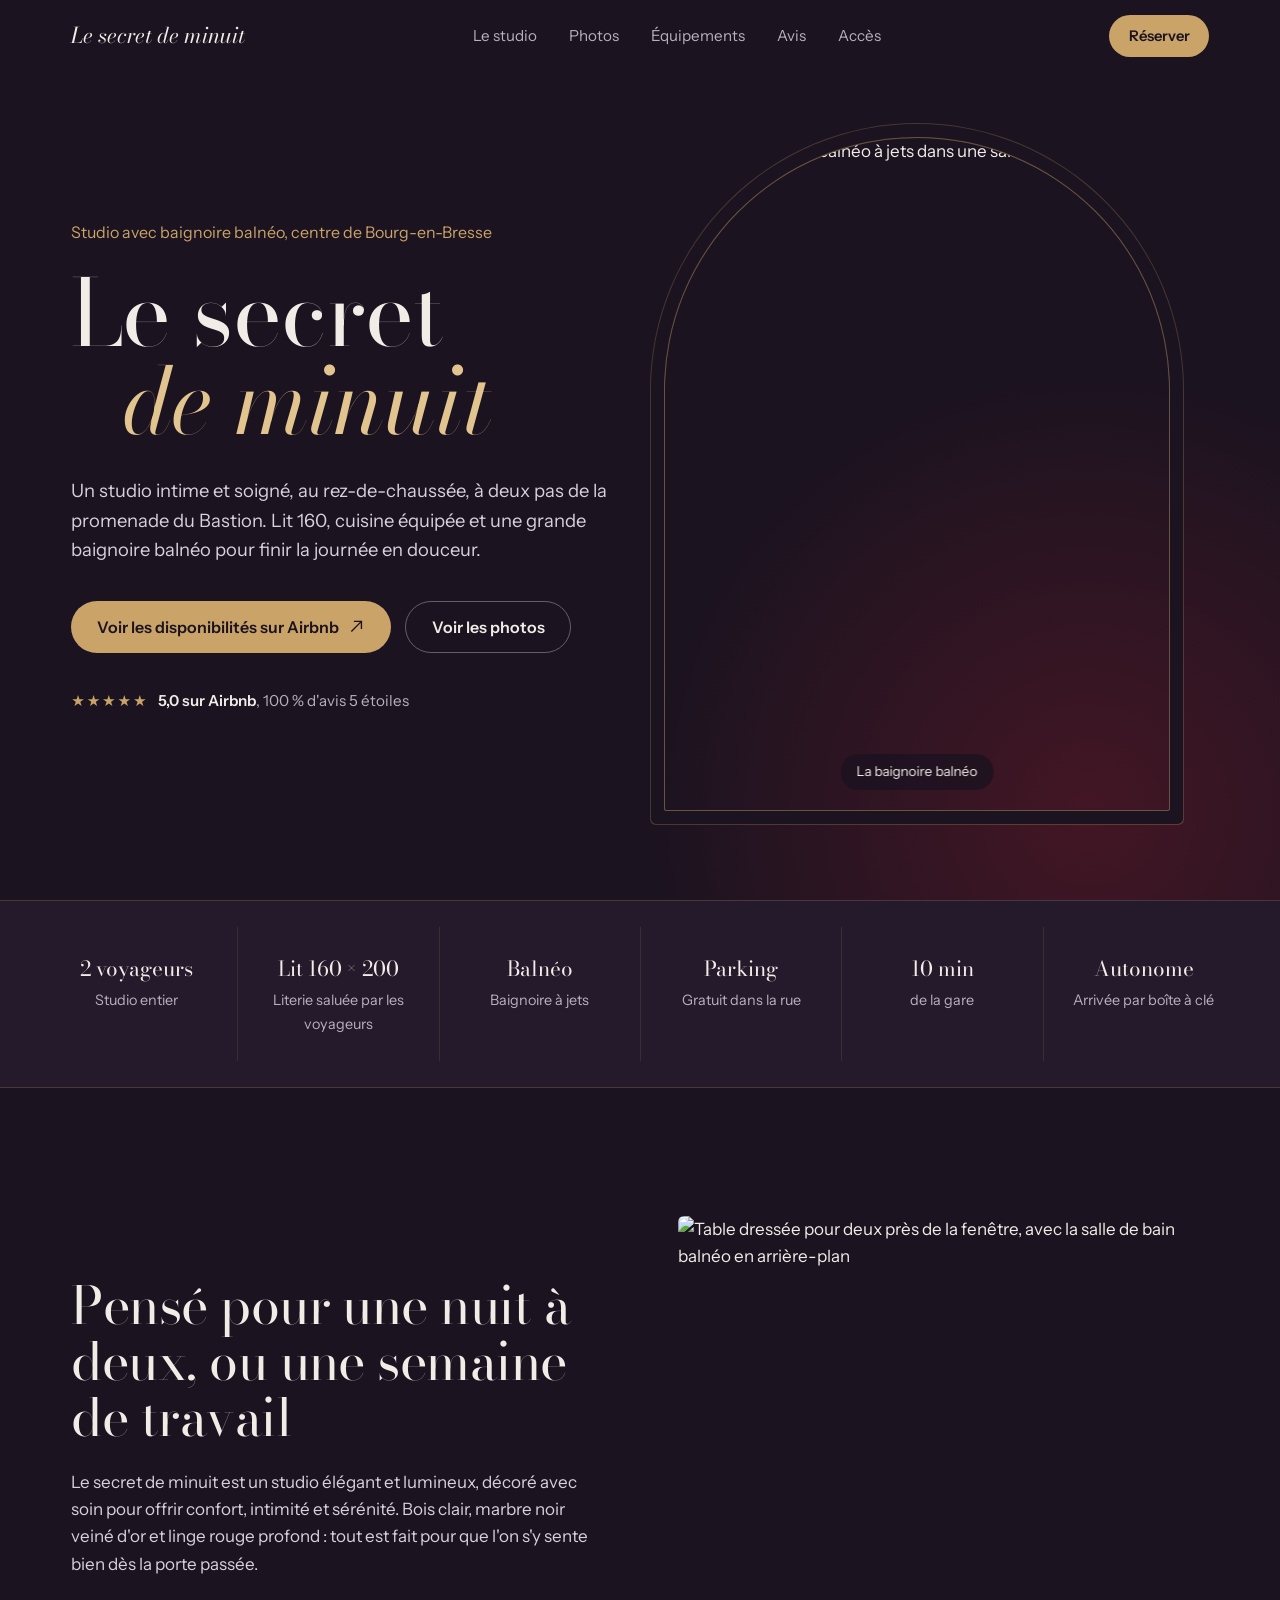
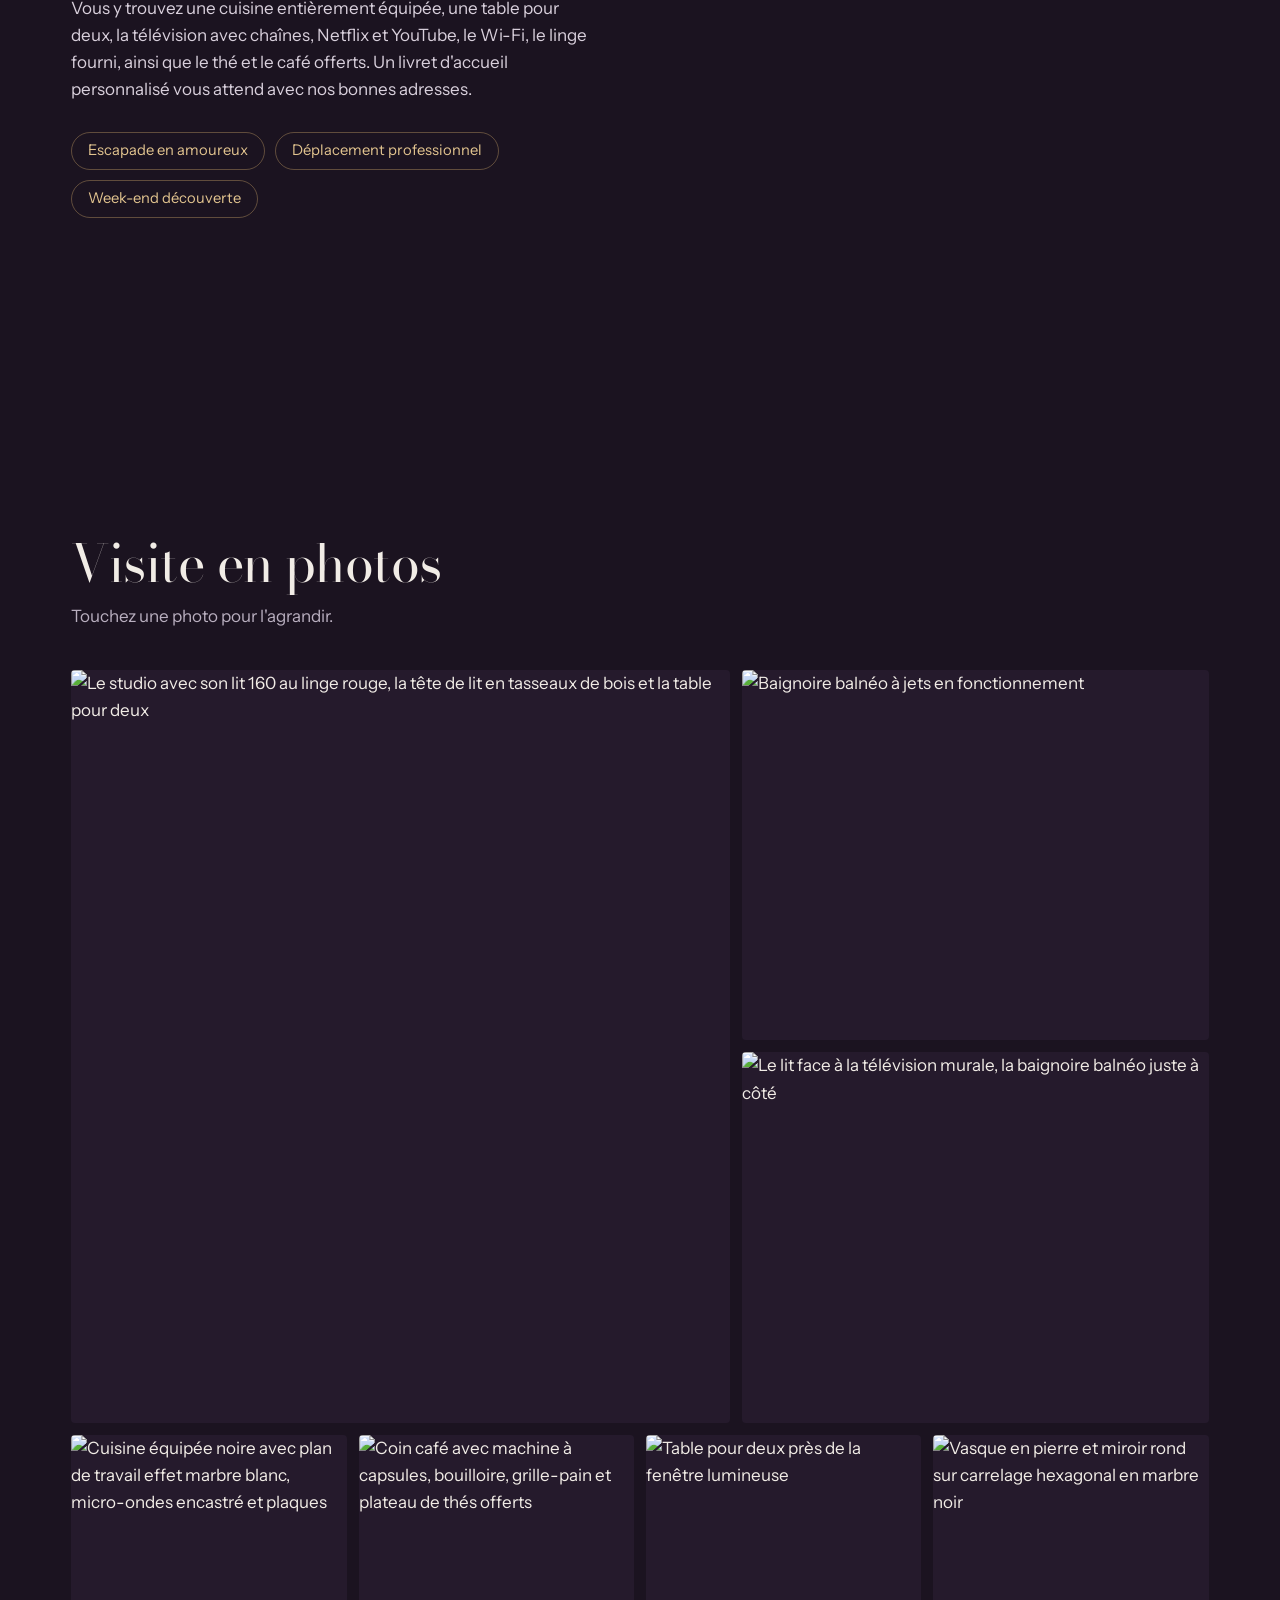
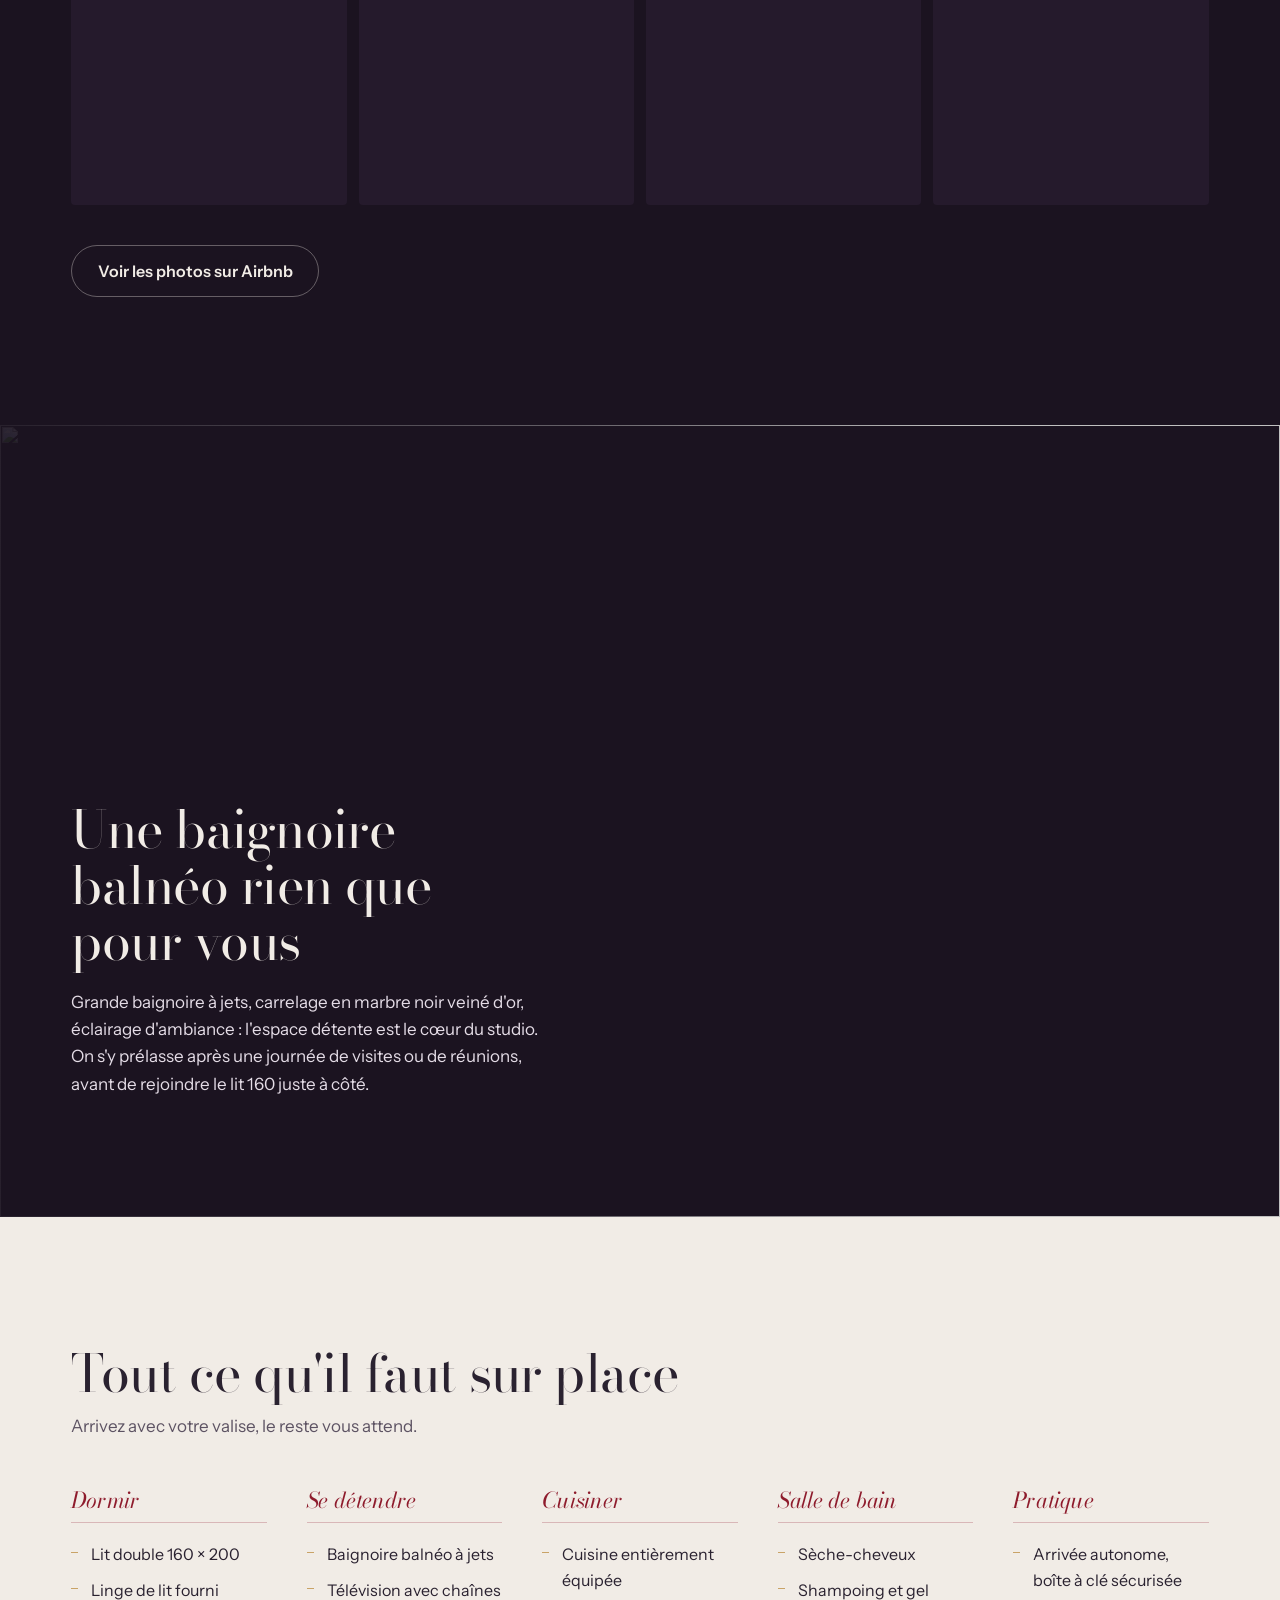
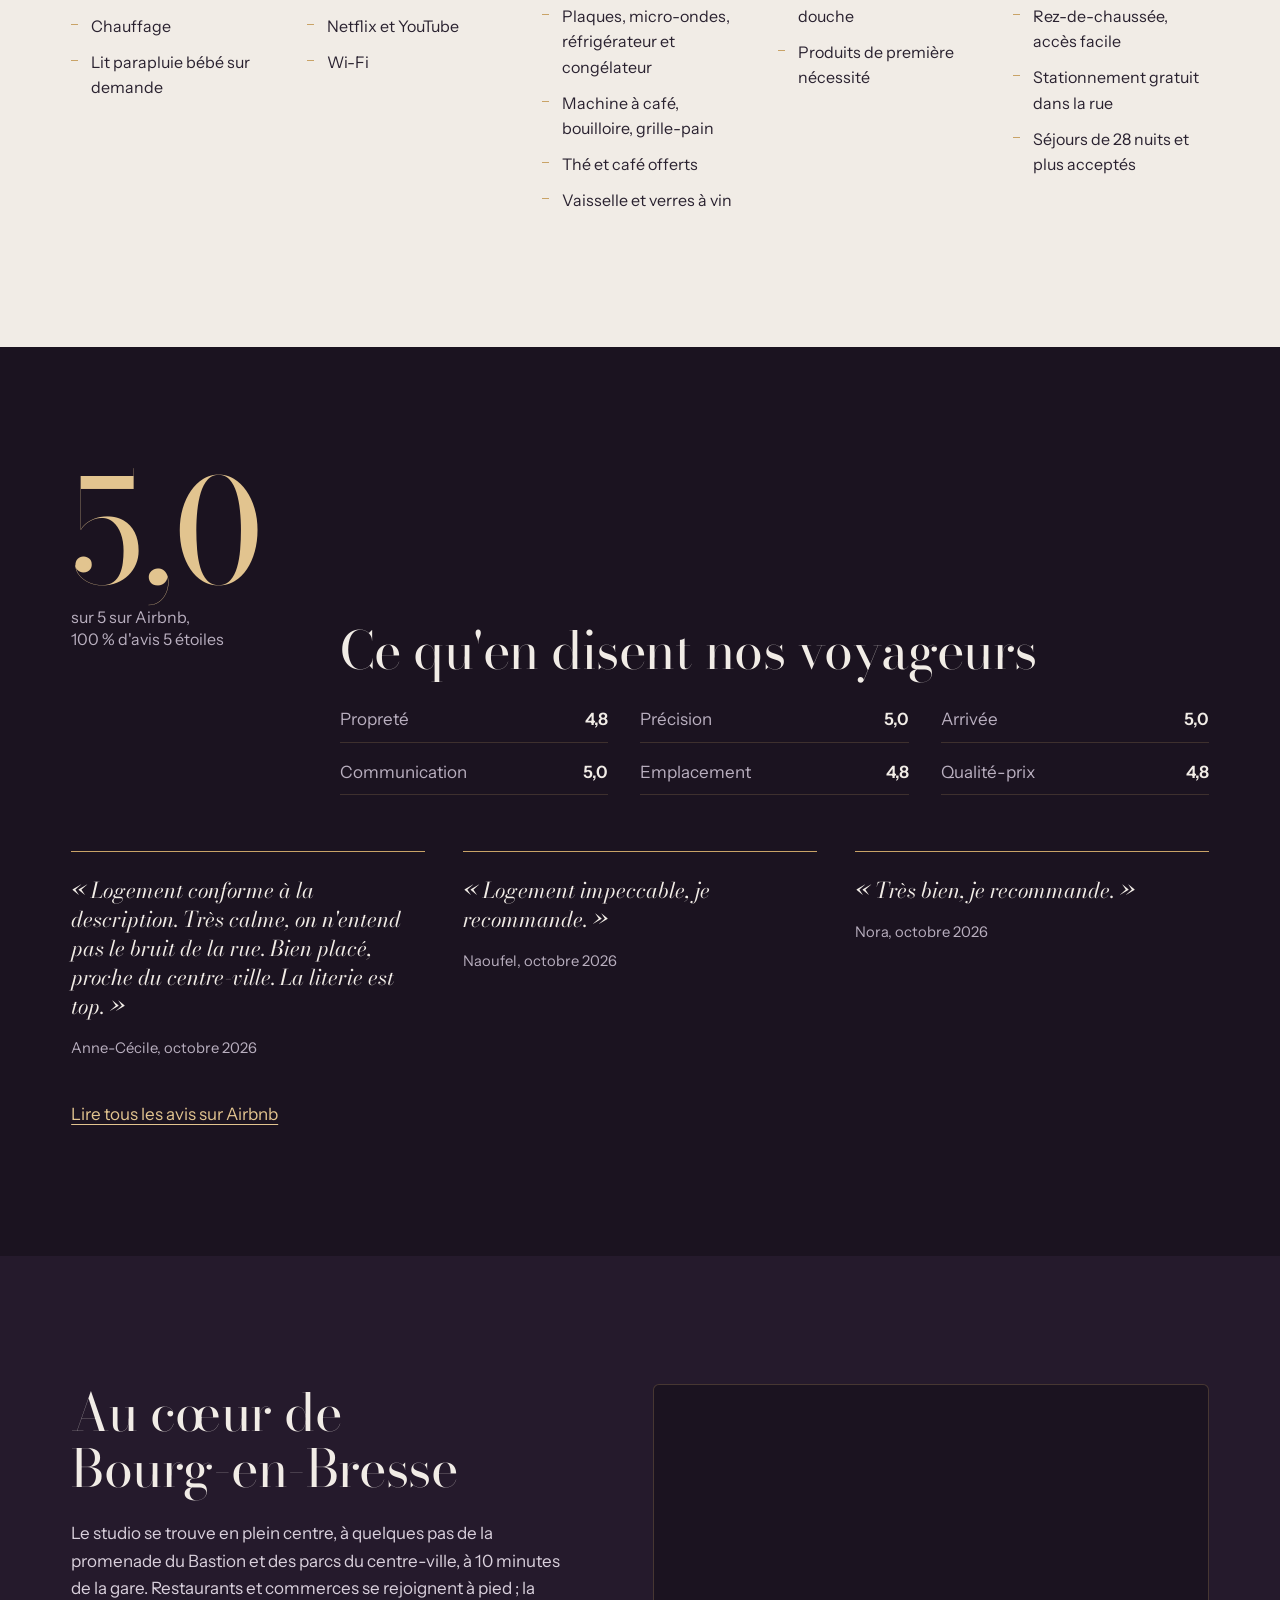
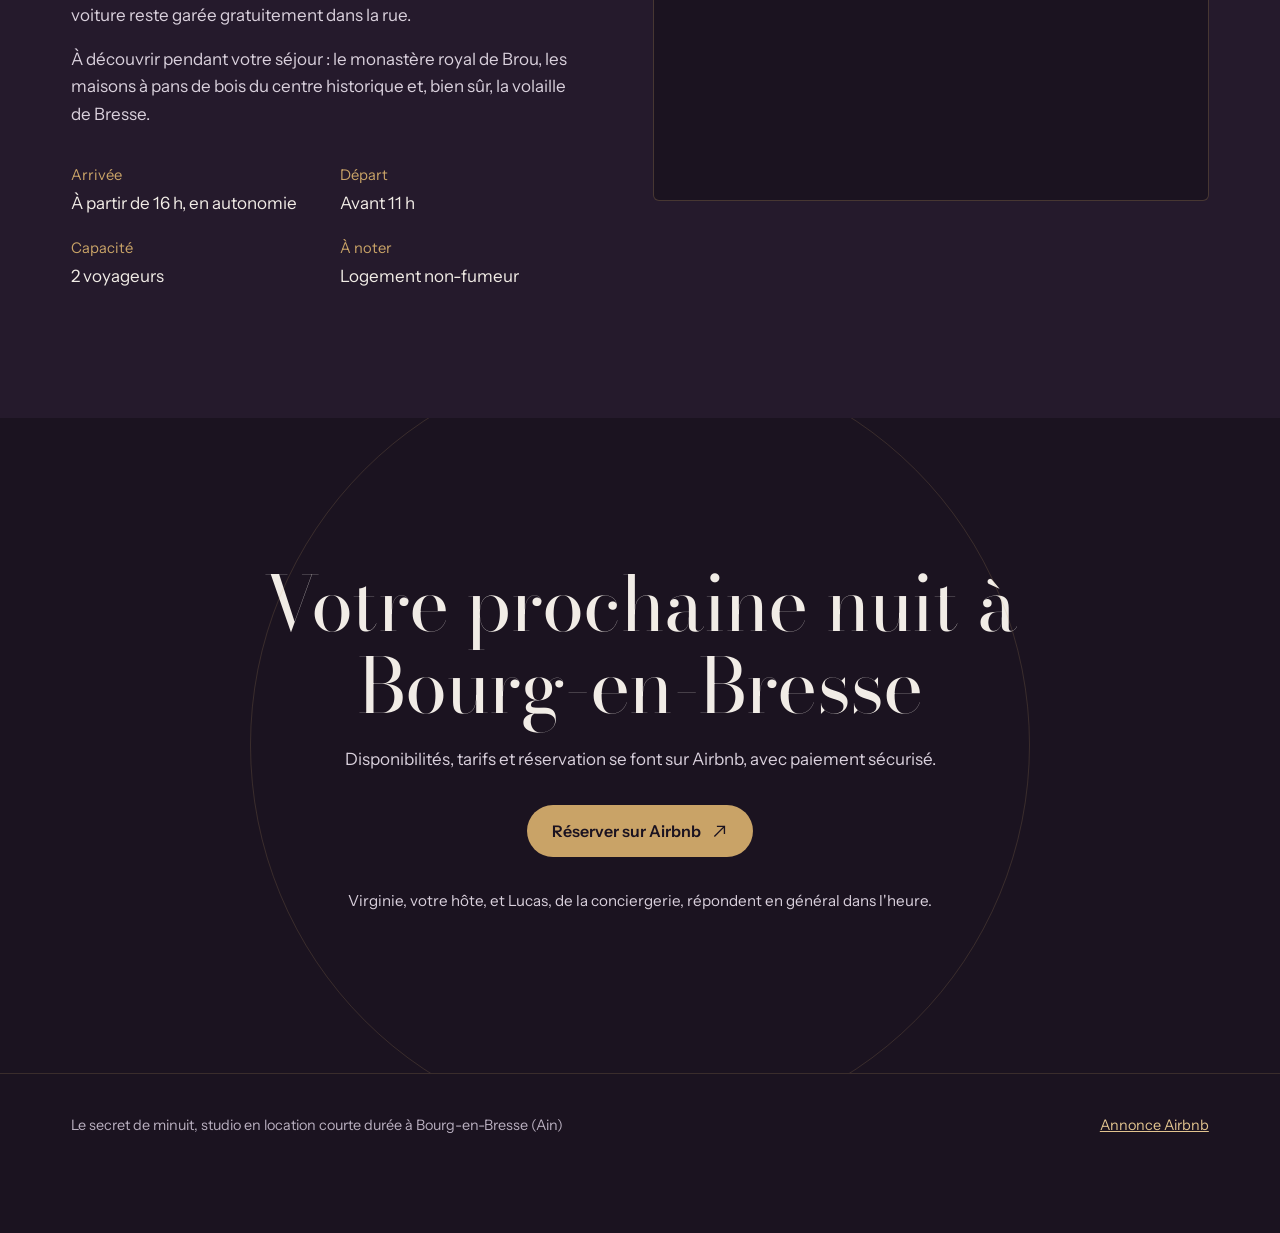
==== index.html @ 94ab21d8 "Add files via upload" ====
<!DOCTYPE html>
<html lang="fr">
<head>
<meta charset="utf-8">
<meta name="viewport" content="width=device-width, initial-scale=1">
<title>Le secret de minuit | Studio avec balnéo à Bourg-en-Bresse</title>
<meta name="description" content="Studio élégant avec baignoire balnéo au cœur de Bourg-en-Bresse : lit 160, cuisine équipée, Wi-Fi, Netflix, parking gratuit dans la rue, 10 min de la gare. Noté 5,0 sur Airbnb.">
<meta name="theme-color" content="#1B1320">
<link rel="canonical" href="https://tchoppal.github.io/le-secret-de-minuit/">
<meta property="og:type" content="website">
<meta property="og:locale" content="fr_FR">
<meta property="og:title" content="Le secret de minuit | Studio avec balnéo à Bourg-en-Bresse">
<meta property="og:description" content="Un studio intime au centre de Bourg-en-Bresse, avec une grande baignoire balnéo. Réservation sur Airbnb.">
<meta property="og:image" content="https://tchoppal.github.io/le-secret-de-minuit/img/og.jpg">
<meta property="og:url" content="https://tchoppal.github.io/le-secret-de-minuit/">
<meta name="twitter:card" content="summary_large_image">
<link rel="icon" href="favicon.svg" type="image/svg+xml">
<link rel="preconnect" href="https://fonts.googleapis.com">
<link rel="preconnect" href="https://fonts.gstatic.com" crossorigin>
<link href="https://fonts.googleapis.com/css2?family=Bodoni+Moda:ital,opsz,wght@0,6..96,400..700;1,6..96,400..600&family=Instrument+Sans:wght@400;500;600&display=swap" rel="stylesheet">
<link rel="preload" as="image" href="img/balneo-800.webp" imagesrcset="img/balneo-800.webp 800w, img/balneo-1600.webp 1600w" imagesizes="(max-width: 860px) 90vw, 40vw">
<script type="application/ld+json">
{
  "@context": "https://schema.org",
  "@type": "Apartment",
  "name": "Le secret de minuit",
  "description": "Studio élégant et lumineux avec baignoire balnéo, au rez-de-chaussée, au cœur de Bourg-en-Bresse, à 10 minutes de la gare.",
  "url": "https://tchoppal.github.io/le-secret-de-minuit/",
  "image": ["https://tchoppal.github.io/le-secret-de-minuit/img/og.jpg", "https://tchoppal.github.io/le-secret-de-minuit/img/balneo-1600.webp"],
  "numberOfRooms": 1,
  "occupancy": {"@type": "QuantitativeValue", "maxValue": 2},
  "address": {"@type": "PostalAddress", "addressLocality": "Bourg-en-Bresse", "postalCode": "01000", "addressRegion": "Auvergne-Rhône-Alpes", "addressCountry": "FR"},
  "amenityFeature": [
    {"@type": "LocationFeatureSpecification", "name": "Baignoire balnéo", "value": true},
    {"@type": "LocationFeatureSpecification", "name": "Cuisine équipée", "value": true},
    {"@type": "LocationFeatureSpecification", "name": "Wi-Fi", "value": true},
    {"@type": "LocationFeatureSpecification", "name": "Stationnement gratuit dans la rue", "value": true},
    {"@type": "LocationFeatureSpecification", "name": "Arrivée autonome", "value": true}
  ]
}
</script>
<style>
:root{
  --nuit:#1B1320;
  --nuit-2:#251A2C;
  --velours:#8E1B2C;
  --veine:#C9A367;
  --veine-clair:#E2C48F;
  --marbre:#F1ECE6;
  --encre:#2A2230;
  --gris:#B9AFBF;
  --display:"Bodoni Moda", "Didot", Georgia, serif;
  --texte:"Instrument Sans", system-ui, -apple-system, "Segoe UI", sans-serif;
  --mesure:62ch;
  --pad:clamp(1.25rem, 4vw, 3.5rem);
}
*,*::before,*::after{box-sizing:border-box}
html{scroll-behavior:smooth;-webkit-text-size-adjust:100%}
body{margin:0;background:var(--nuit);color:var(--marbre);font-family:var(--texte);font-size:1.0625rem;line-height:1.6;-webkit-font-smoothing:antialiased}
img{display:block;max-width:100%;height:auto}
a{color:inherit}
:focus-visible{outline:2px solid var(--veine-clair);outline-offset:3px;border-radius:2px}
.wrap{width:min(1240px,100%);margin-inline:auto;padding-inline:var(--pad)}
h1,h2,h3{font-family:var(--display);font-weight:400;line-height:1.08;margin:0;letter-spacing:-.01em}
h2{font-size:clamp(2rem,4.2vw,3.25rem)}
h3{font-size:1.375rem;font-style:italic}
p{margin:0 0 1em;max-width:var(--mesure)}
.nw{white-space:nowrap}
.skip{position:absolute;left:-999px}
.skip:focus{left:1rem;top:1rem;background:var(--veine);color:var(--nuit);padding:.5rem 1rem;z-index:99}

/* Boutons */
.btn{display:inline-flex;align-items:center;justify-content:center;gap:.6em;min-height:3.25rem;padding:.9rem 1.6rem;border-radius:999px;font:600 1rem/1 var(--texte);text-decoration:none;transition:background-color .2s, color .2s, border-color .2s}
.btn-or{background:var(--veine);color:var(--nuit)}
.btn-or:hover{background:var(--veine-clair)}
.btn-ligne{border:1px solid rgba(241,236,230,.35);color:var(--marbre)}
.btn-ligne:hover{border-color:var(--veine);color:var(--veine-clair)}
.btn svg{width:1.05em;height:1.05em;flex:none}

/* Navigation */
.nav{position:fixed;inset:0 0 auto;z-index:20;transition:background-color .3s, box-shadow .3s}
.nav.solide{background:rgba(27,19,32,.92);backdrop-filter:blur(10px);-webkit-backdrop-filter:blur(10px);box-shadow:0 1px 0 rgba(201,163,103,.18)}
.nav .wrap{display:flex;align-items:center;justify-content:space-between;height:4.5rem;gap:1.5rem}
.marque{font-family:var(--display);font-style:italic;font-size:1.35rem;text-decoration:none;white-space:nowrap}
.nav ul{display:flex;gap:2rem;list-style:none;margin:0 0 0 auto;padding:0}
.nav ul a{text-decoration:none;font-size:.95rem;color:var(--gris)}
.nav ul a:hover{color:var(--marbre)}
.nav .btn{min-height:2.6rem;padding:.6rem 1.2rem;font-size:.92rem}

/* Hero */
.hero{min-height:100svh;display:grid;align-items:center;padding:7rem 0 4rem;position:relative;overflow:hidden}
.hero::before{content:"";position:absolute;inset:auto -20% -40% auto;width:70vw;height:70vw;background:radial-gradient(closest-side,rgba(142,27,44,.35),transparent);pointer-events:none}
.hero .wrap{display:grid;grid-template-columns:1.05fr .95fr;gap:clamp(2rem,6vw,6rem);align-items:center;position:relative}
.lieu{color:var(--veine);font-size:1rem;margin-bottom:1.5rem}
.hero h1{font-size:clamp(3rem,7.2vw,6.6rem);line-height:.95;margin-bottom:2rem}
.hero h1 span{display:block;white-space:nowrap}
.hero h1 span:last-child{font-style:italic;padding-left:.55em;color:var(--veine-clair)}
.hero p.intro{font-size:1.15rem;color:#D9D0DC;max-width:34rem;margin-bottom:2.25rem}
.actions{display:flex;flex-wrap:wrap;gap:.9rem;align-items:center}
.note{display:flex;align-items:center;gap:.6rem;margin-top:2.25rem;color:var(--gris);font-size:.95rem}
.note strong{color:var(--marbre);font-weight:600}
.etoiles{color:var(--veine);letter-spacing:.12em}
.arche{position:relative;aspect-ratio:3/4;border-radius:999px 999px 6px 6px;overflow:hidden;box-shadow:0 0 0 1px rgba(201,163,103,.45), 0 0 0 14px var(--nuit), 0 0 0 15px rgba(201,163,103,.25);max-height:78svh;justify-self:end;width:100%;max-width:520px}
.arche img{width:100%;height:100%;object-fit:cover;object-position:58% 50%}
.arche figcaption{position:absolute;left:50%;bottom:1.25rem;transform:translateX(-50%);background:rgba(27,19,32,.78);backdrop-filter:blur(6px);-webkit-backdrop-filter:blur(6px);padding:.45rem 1rem;border-radius:999px;font-size:.85rem;white-space:nowrap}

/* Révélation unique au chargement */
@media (prefers-reduced-motion:no-preference){
  .arche img{animation:devoile 1.6s cubic-bezier(.7,0,.2,1) .15s both}
  .hero-texte > *{animation:monte .9s ease-out both}
  .hero-texte > *:nth-child(2){animation-delay:.25s}
  .hero-texte > *:nth-child(3){animation-delay:.45s}
  .hero-texte > *:nth-child(4){animation-delay:.6s}
  .hero-texte > *:nth-child(5){animation-delay:.75s}
}
@keyframes devoile{from{clip-path:inset(100% 0 0 0);transform:scale(1.12)}to{clip-path:inset(0 0 0 0);transform:scale(1)}}
@keyframes monte{from{opacity:0;transform:translateY(14px)}to{opacity:1;transform:none}}

/* Points clés */
.cles{border-block:1px solid rgba(201,163,103,.22);background:var(--nuit-2)}
.cles dl{display:grid;grid-template-columns:repeat(6,1fr);margin:0;padding:0}
.cles div{padding:1.6rem 1rem;text-align:center;border-left:1px solid rgba(201,163,103,.14)}
.cles div:first-child{border-left:0}
.cles dt{font-family:var(--display);font-size:1.3rem;color:var(--marbre)}
.cles dd{margin:.25rem 0 0;color:var(--gris);font-size:.9rem}

/* Sections */
section{scroll-margin-top:4.5rem}
.bloc{padding:clamp(4.5rem,10vw,8rem) 0}
.studio .wrap{display:grid;grid-template-columns:1fr 1fr;gap:clamp(2rem,6vw,6rem);align-items:center}
.studio h2{margin-bottom:1.5rem}
.studio p{color:#D9D0DC}
.studio figure{margin:0;border-radius:6px;overflow:hidden}
.studio figure img{aspect-ratio:4/5;object-fit:cover;width:100%}
.ideal{display:flex;flex-wrap:wrap;gap:.6rem;list-style:none;padding:0;margin:1.75rem 0 0}
.ideal li{border:1px solid rgba(201,163,103,.4);color:var(--veine-clair);border-radius:999px;padding:.4rem 1rem;font-size:.92rem}

/* Galerie */
.galerie h2{margin-bottom:.75rem}
.galerie .chapo{color:var(--gris);margin-bottom:2.5rem}
.mosaique{display:grid;grid-template-columns:repeat(12,1fr);grid-auto-rows:clamp(110px,14vw,190px);gap:.75rem}
.mosaique button{all:unset;display:block;cursor:zoom-in;position:relative;overflow:hidden;border-radius:4px;background:var(--nuit-2)}
.mosaique button:focus-visible{outline:2px solid var(--veine-clair);outline-offset:3px}
.mosaique img{width:100%;height:100%;object-fit:cover;transition:transform .6s ease}
.mosaique button:hover img{transform:scale(1.035)}
.mosaique .m1{grid-column:1/8;grid-row:1/span 4}
.mosaique .m2{grid-column:8/13;grid-row:1/span 2}
.mosaique .m3{grid-column:8/13;grid-row:3/span 2}
.mosaique .m4{grid-column:1/4;grid-row:5/span 2}
.mosaique .m5{grid-column:4/7;grid-row:5/span 2}
.mosaique .m6{grid-column:7/10;grid-row:5/span 2}
.mosaique .m7{grid-column:10/13;grid-row:5/span 2}
.galerie .actions{margin-top:2.5rem}

/* Balnéo */
.balneo{position:relative;min-height:88svh;display:grid;align-items:end;overflow:hidden}
.balneo > img{position:absolute;inset:0;width:100%;height:100%;object-fit:cover;object-position:50% 60%}
.balneo::after{content:"";position:absolute;inset:0;background:linear-gradient(90deg,rgba(27,19,32,.92) 0%,rgba(27,19,32,.55) 45%,rgba(27,19,32,0) 75%)}
.balneo .wrap{position:relative;z-index:1;padding-block:clamp(4rem,8vw,7rem)}
.balneo h2{max-width:13ch;margin-bottom:1.25rem}
.balneo p{max-width:30rem;color:#E4DCE6}

/* Équipements, section claire */
.equip{background:var(--marbre);color:var(--encre)}
.equip h2{margin-bottom:.75rem}
.equip .chapo{color:#5D5363;margin-bottom:3rem}
.equip .grille{display:grid;grid-template-columns:repeat(auto-fit,minmax(180px,1fr));gap:2.5rem}
.equip h3{color:var(--velours);margin-bottom:.9rem;padding-bottom:.6rem;border-bottom:1px solid rgba(142,27,44,.25)}
.equip ul{list-style:none;margin:0;padding:0}
.equip li{padding:.32rem 0 .32rem 1.25rem;position:relative;font-size:1rem}
.equip li::before{content:"";position:absolute;left:0;top:.95em;width:.45rem;height:1px;background:var(--veine)}

/* Avis */
.avis .tete{display:grid;grid-template-columns:auto 1fr;gap:clamp(2rem,6vw,5rem);align-items:end;margin-bottom:3.5rem}
.score{font-family:var(--display);font-size:clamp(5rem,12vw,9rem);line-height:.8;color:var(--veine-clair)}
.score small{display:block;font-family:var(--texte);font-size:1rem;color:var(--gris);margin-top:1rem;line-height:1.4}
.criteres{display:grid;grid-template-columns:repeat(3,1fr);gap:1rem 2rem;margin:0}
.criteres div{display:flex;justify-content:space-between;border-bottom:1px solid rgba(201,163,103,.2);padding-bottom:.5rem}
.criteres dt{color:var(--gris)}
.criteres dd{margin:0;font-weight:600}
.citations{display:grid;grid-template-columns:repeat(3,1fr);gap:clamp(1.5rem,3vw,3rem)}
blockquote{margin:0;padding-top:1.5rem;border-top:1px solid var(--veine)}
blockquote p{font-family:var(--display);font-style:italic;font-size:1.35rem;line-height:1.35;margin-bottom:1rem}
blockquote footer{color:var(--gris);font-size:.92rem}
.avis .lien{display:inline-block;margin-top:2.5rem;color:var(--veine-clair);text-underline-offset:4px}

/* Accès */
.acces{background:var(--nuit-2)}
.acces .wrap{display:grid;grid-template-columns:1fr 1.1fr;gap:clamp(2rem,6vw,5rem);align-items:start}
.acces h2{margin-bottom:1.5rem}
.acces p{color:#D9D0DC}
.pratique{display:grid;grid-template-columns:1fr 1fr;gap:1.25rem 2rem;margin:2.25rem 0 0}
.pratique dt{color:var(--veine);font-size:.92rem}
.pratique dd{margin:.15rem 0 0}
.carte{border-radius:6px;overflow:hidden;aspect-ratio:4/3;border:1px solid rgba(201,163,103,.25);background:var(--nuit)}
.carte iframe{width:100%;height:100%;border:0;filter:grayscale(.35) contrast(1.05)}

/* Appel final */
.final{text-align:center;padding:clamp(5rem,12vw,9rem) 0;position:relative;overflow:hidden}
.final::before{content:"";position:absolute;left:50%;top:50%;width:min(780px,120vw);aspect-ratio:1;transform:translate(-50%,-50%);border:1px solid rgba(201,163,103,.18);border-radius:50%;pointer-events:none}
.final h2{font-size:clamp(2.6rem,6vw,4.75rem);margin-bottom:1.25rem}
.final p{margin-inline:auto;color:#D9D0DC}
.final .actions{justify-content:center;margin-top:2rem}
.hotes{margin-top:2rem;color:var(--gris);font-size:.95rem}

footer.pied{border-top:1px solid rgba(201,163,103,.18);padding:2.5rem 0 6rem;color:var(--gris);font-size:.9rem}
footer.pied .wrap{display:flex;flex-wrap:wrap;justify-content:space-between;gap:1rem}
footer.pied a{color:var(--veine-clair)}

/* Barre mobile */
.barre{display:none}

/* Visionneuse */
dialog.vue{border:0;padding:0;background:transparent;max-width:100vw;max-height:100vh;width:100vw;height:100vh;color:var(--marbre)}
dialog.vue::backdrop{background:rgba(15,10,18,.94)}
.vue figure{margin:0;height:100%;display:grid;place-items:center;padding:4rem 4.5rem}
.vue img{max-height:calc(100vh - 8rem);width:auto;max-width:100%;border-radius:4px}
.vue figcaption{position:absolute;bottom:1.25rem;left:0;right:0;text-align:center;color:var(--gris);font-size:.95rem}
.vue button{position:absolute;background:rgba(241,236,230,.08);border:1px solid rgba(241,236,230,.2);color:var(--marbre);width:3rem;height:3rem;border-radius:50%;cursor:pointer;display:grid;place-items:center}
.vue button:hover{border-color:var(--veine)}
.vue .fermer{top:1rem;right:1rem}
.vue .prec{left:1rem;top:50%;transform:translateY(-50%)}
.vue .suiv{right:1rem;top:50%;transform:translateY(-50%)}
.vue svg{width:1.2rem;height:1.2rem}

/* Responsive */
@media (max-width:1024px){
  .cles dl{grid-template-columns:repeat(3,1fr)}
  .cles div:nth-child(4){border-left:0}
  .cles div:nth-child(n+4){border-top:1px solid rgba(201,163,103,.14)}
  .criteres{grid-template-columns:repeat(2,1fr)}
}
@media (max-width:860px){
  .nav ul{display:none}
  .hero{padding-top:6rem}
  .hero .wrap,.studio .wrap,.acces .wrap{grid-template-columns:1fr}
  .arche{justify-self:center;max-width:420px;max-height:none;order:-1;aspect-ratio:4/5}
  .hero h1 span:last-child{padding-left:0}
  .studio figure img{aspect-ratio:4/3}
  .mosaique{grid-template-columns:repeat(2,1fr);grid-auto-rows:42vw}
  .mosaique button{grid-column:auto !important;grid-row:auto !important}
  .mosaique .m1{grid-column:1/-1 !important;grid-row:span 1 !important}
  .balneo{min-height:auto}
  .balneo > img{position:relative;height:60vw;min-height:280px}
  .balneo::after{display:none}
  .balneo .wrap{padding-block:3rem 4.5rem}
  .avis .tete{grid-template-columns:1fr}
  .citations{grid-template-columns:1fr}
  .barre{display:flex;position:fixed;left:0;right:0;bottom:0;z-index:30;padding:.75rem var(--pad) calc(.75rem + env(safe-area-inset-bottom));background:rgba(27,19,32,.95);backdrop-filter:blur(10px);-webkit-backdrop-filter:blur(10px);border-top:1px solid rgba(201,163,103,.25);align-items:center;justify-content:space-between;gap:1rem;transform:translateY(110%);transition:transform .35s ease}
  .barre.visible{transform:none}
  .barre span{font-size:.9rem;color:var(--gris);line-height:1.3}
  .barre span strong{display:block;color:var(--marbre);font-family:var(--display);font-style:italic;font-weight:400;font-size:1.05rem}
  .barre .btn{min-height:2.8rem;padding:.7rem 1.2rem;font-size:.95rem}
  .vue figure{padding:4rem .5rem}
  .vue .prec,.vue .suiv{top:auto;bottom:1rem;transform:none}
  .vue figcaption{bottom:1.9rem}
}
@media (max-width:560px){
  .cles dl{grid-template-columns:repeat(2,1fr)}
  .cles div{border-left:0 !important;border-top:1px solid rgba(201,163,103,.14)}
  .cles div:nth-child(-n+2){border-top:0}
  .cles div:nth-child(even){border-left:1px solid rgba(201,163,103,.14) !important}
  .criteres{grid-template-columns:1fr}
  .pratique{grid-template-columns:1fr}
  .marque{font-size:1.15rem}
}
@media (prefers-reduced-motion:reduce){
  html{scroll-behavior:auto}
  *{transition:none !important}
}
</style>
</head>
<body>
<a class="skip" href="#contenu">Aller au contenu</a>

<header class="nav" id="nav">
  <div class="wrap">
    <a class="marque" href="#haut">Le secret de minuit</a>
    <nav aria-label="Navigation principale">
      <ul>
        <li><a href="#studio">Le studio</a></li>
        <li><a href="#photos">Photos</a></li>
        <li><a href="#equipements">Équipements</a></li>
        <li><a href="#avis">Avis</a></li>
        <li><a href="#acces">Accès</a></li>
      </ul>
    </nav>
    <a class="btn btn-or" href="https://www.airbnb.fr/rooms/1781745830203562337" target="_blank" rel="noopener">Réserver</a>
  </div>
</header>

<main id="contenu">
  <section class="hero" id="haut">
    <div class="wrap">
      <div class="hero-texte">
        <p class="lieu">Studio avec baignoire balnéo, centre de <span class="nw">Bourg-en-Bresse</span></p>
        <h1><span>Le secret</span><span>de minuit</span></h1>
        <p class="intro">Un studio intime et soigné, au rez-de-chaussée, à deux pas de la promenade du Bastion. Lit 160, cuisine équipée et une grande baignoire balnéo pour finir la journée en douceur.</p>
        <div class="actions">
          <a class="btn btn-or" href="https://www.airbnb.fr/rooms/1781745830203562337" target="_blank" rel="noopener">
            Voir les disponibilités sur Airbnb
            <svg viewBox="0 0 20 20" fill="none" stroke="currentColor" stroke-width="1.6" aria-hidden="true"><path d="M7 4h9v9M16 4 4 16"/></svg>
          </a>
          <a class="btn btn-ligne" href="#photos">Voir les photos</a>
        </div>
        <p class="note"><span class="etoiles" aria-hidden="true">★★★★★</span><span><strong>5,0 sur Airbnb</strong>, 100 % d'avis 5 étoiles</span></p>
      </div>
      <figure class="arche">
        <img src="img/balneo-800.webp" srcset="img/balneo-800.webp 800w, img/balneo-1600.webp 1600w" sizes="(max-width: 860px) 90vw, 40vw" width="800" height="600" alt="Grande baignoire balnéo à jets dans une salle de bain en marbre noir veiné d'or" fetchpriority="high">
        <figcaption>La baignoire balnéo</figcaption>
      </figure>
    </div>
  </section>

  <div class="cles" aria-label="Le logement en bref">
    <div class="wrap">
      <dl>
        <div><dt>2 voyageurs</dt><dd>Studio entier</dd></div>
        <div><dt>Lit 160 × 200</dt><dd>Literie saluée par les voyageurs</dd></div>
        <div><dt>Balnéo</dt><dd>Baignoire à jets</dd></div>
        <div><dt>Parking</dt><dd>Gratuit dans la rue</dd></div>
        <div><dt>10 min</dt><dd>de la gare</dd></div>
        <div><dt>Autonome</dt><dd>Arrivée par boîte à clé</dd></div>
      </dl>
    </div>
  </div>

  <section class="bloc studio" id="studio">
    <div class="wrap">
      <div>
        <h2>Pensé pour une nuit à deux, ou une semaine de travail</h2>
        <p>Le secret de minuit est un studio élégant et lumineux, décoré avec soin pour offrir confort, intimité et sérénité. Bois clair, marbre noir veiné d'or et linge rouge profond : tout est fait pour que l'on s'y sente bien dès la porte passée.</p>
        <p>Vous y trouvez une cuisine entièrement équipée, une table pour deux, la télévision avec chaînes, Netflix et YouTube, le Wi-Fi, le linge fourni, ainsi que le thé et le café offerts. Un livret d'accueil personnalisé vous attend avec nos bonnes adresses.</p>
        <ul class="ideal" aria-label="Idéal pour">
          <li>Escapade en amoureux</li>
          <li>Déplacement professionnel</li>
          <li>Week-end découverte</li>
        </ul>
      </div>
      <figure>
        <img src="img/studio-fenetre-800.webp" srcset="img/studio-fenetre-800.webp 800w, img/studio-fenetre-1600.webp 1600w" sizes="(max-width: 860px) 90vw, 45vw" width="800" height="600" loading="lazy" alt="Table dressée pour deux près de la fenêtre, avec la salle de bain balnéo en arrière-plan">
      </figure>
    </div>
  </section>

  <section class="bloc galerie" id="photos">
    <div class="wrap">
      <h2>Visite en photos</h2>
      <p class="chapo">Touchez une photo pour l'agrandir.</p>
      <div class="mosaique">
        <button class="m1" data-i="0" aria-label="Agrandir : le studio, lit et table pour deux"><img src="img/studio-salon-800.webp" srcset="img/studio-salon-800.webp 800w, img/studio-salon-1600.webp 1600w" sizes="(max-width: 860px) 100vw, 58vw" width="800" height="600" loading="lazy" alt="Le studio avec son lit 160 au linge rouge, la tête de lit en tasseaux de bois et la table pour deux"></button>
        <button class="m2" data-i="1" aria-label="Agrandir : la baignoire balnéo"><img src="img/balneo-800.webp" width="800" height="600" loading="lazy" alt="Baignoire balnéo à jets en fonctionnement"></button>
        <button class="m3" data-i="2" aria-label="Agrandir : le lit face à la balnéo"><img src="img/lit-balneo-800.webp" width="800" height="600" loading="lazy" alt="Le lit face à la télévision murale, la baignoire balnéo juste à côté"></button>
        <button class="m4" data-i="3" aria-label="Agrandir : la cuisine équipée"><img src="img/cuisine-800.webp" width="800" height="600" loading="lazy" alt="Cuisine équipée noire avec plan de travail effet marbre blanc, micro-ondes encastré et plaques"></button>
        <button class="m5" data-i="4" aria-label="Agrandir : le coin café"><img src="img/coin-cafe-800.webp" width="800" height="600" loading="lazy" alt="Coin café avec machine à capsules, bouilloire, grille-pain et plateau de thés offerts"></button>
        <button class="m6" data-i="5" aria-label="Agrandir : le studio côté fenêtre"><img src="img/studio-fenetre-800.webp" width="800" height="600" loading="lazy" alt="Table pour deux près de la fenêtre lumineuse"></button>
        <button class="m7" data-i="6" aria-label="Agrandir : la vasque en pierre"><img src="img/vasque-800.webp" width="800" height="600" loading="lazy" alt="Vasque en pierre et miroir rond sur carrelage hexagonal en marbre noir"></button>
      </div>
      <div class="actions">
        <a class="btn btn-ligne" href="https://www.airbnb.fr/rooms/1781745830203562337/photos" target="_blank" rel="noopener">Voir les photos sur Airbnb</a>
      </div>
    </div>
  </section>

  <section class="balneo" aria-labelledby="t-balneo">
    <img src="img/balneo-1600.webp" srcset="img/balneo-800.webp 800w, img/balneo-1600.webp 1600w" sizes="100vw" width="1600" height="1200" loading="lazy" alt="">
    <div class="wrap">
      <h2 id="t-balneo">Une baignoire balnéo rien que pour vous</h2>
      <p>Grande baignoire à jets, carrelage en marbre noir veiné d'or, éclairage d'ambiance : l'espace détente est le cœur du studio. On s'y prélasse après une journée de visites ou de réunions, avant de rejoindre le lit 160 juste à côté.</p>
    </div>
  </section>

  <section class="bloc equip" id="equipements">
    <div class="wrap">
      <h2>Tout ce qu'il faut sur place</h2>
      <p class="chapo">Arrivez avec votre valise, le reste vous attend.</p>
      <div class="grille">
        <div>
          <h3>Dormir</h3>
          <ul>
            <li>Lit double 160 × 200</li>
            <li>Linge de lit fourni</li>
            <li>Chauffage</li>
            <li>Lit parapluie bébé sur demande</li>
          </ul>
        </div>
        <div>
          <h3>Se détendre</h3>
          <ul>
            <li>Baignoire balnéo à jets</li>
            <li>Télévision avec chaînes</li>
            <li>Netflix et YouTube</li>
            <li>Wi-Fi</li>
          </ul>
        </div>
        <div>
          <h3>Cuisiner</h3>
          <ul>
            <li>Cuisine entièrement équipée</li>
            <li>Plaques, micro-ondes, réfrigérateur et congélateur</li>
            <li>Machine à café, bouilloire, grille-pain</li>
            <li>Thé et café offerts</li>
            <li>Vaisselle et verres à vin</li>
          </ul>
        </div>
        <div>
          <h3>Salle de bain</h3>
          <ul>
            <li>Sèche-cheveux</li>
            <li>Shampoing et gel douche</li>
            <li>Produits de première nécessité</li>
          </ul>
        </div>
        <div>
          <h3>Pratique</h3>
          <ul>
            <li>Arrivée autonome, boîte à clé sécurisée</li>
            <li>Rez-de-chaussée, accès facile</li>
            <li>Stationnement gratuit dans la rue</li>
            <li>Séjours de 28 nuits et plus acceptés</li>
          </ul>
        </div>
      </div>
    </div>
  </section>

  <section class="bloc avis" id="avis">
    <div class="wrap">
      <div class="tete">
        <p class="score">5,0<small>sur 5 sur Airbnb,<br>100 % d'avis 5 étoiles</small></p>
        <div>
          <h2 style="margin-bottom:1.75rem">Ce qu'en disent nos voyageurs</h2>
          <dl class="criteres">
            <div><dt>Propreté</dt><dd>4,8</dd></div>
            <div><dt>Précision</dt><dd>5,0</dd></div>
            <div><dt>Arrivée</dt><dd>5,0</dd></div>
            <div><dt>Communication</dt><dd>5,0</dd></div>
            <div><dt>Emplacement</dt><dd>4,8</dd></div>
            <div><dt>Qualité-prix</dt><dd>4,8</dd></div>
          </dl>
        </div>
      </div>
      <div class="citations">
        <blockquote>
          <p>« Logement conforme à la description. Très calme, on n'entend pas le bruit de la rue. Bien placé, proche du centre-ville. La literie est top. »</p>
          <footer>Anne-Cécile, octobre 2026</footer>
        </blockquote>
        <blockquote>
          <p>« Logement impeccable, je recommande. »</p>
          <footer>Naoufel, octobre 2026</footer>
        </blockquote>
        <blockquote>
          <p>« Très bien, je recommande. »</p>
          <footer>Nora, octobre 2026</footer>
        </blockquote>
      </div>
      <a class="lien" href="https://www.airbnb.fr/rooms/1781745830203562337/reviews" target="_blank" rel="noopener">Lire tous les avis sur Airbnb</a>
    </div>
  </section>

  <section class="bloc acces" id="acces">
    <div class="wrap">
      <div>
        <h2>Au cœur de <span class="nw">Bourg-en-Bresse</span></h2>
        <p>Le studio se trouve en plein centre, à quelques pas de la promenade du Bastion et des parcs du centre-ville, à 10 minutes de la gare. Restaurants et commerces se rejoignent à pied ; la voiture reste garée gratuitement dans la rue.</p>
        <p>À découvrir pendant votre séjour : le monastère royal de Brou, les maisons à pans de bois du centre historique et, bien sûr, la volaille de Bresse.</p>
        <dl class="pratique">
          <div><dt>Arrivée</dt><dd>À partir de 16 h, en autonomie</dd></div>
          <div><dt>Départ</dt><dd>Avant 11 h</dd></div>
          <div><dt>Capacité</dt><dd>2 voyageurs</dd></div>
          <div><dt>À noter</dt><dd>Logement non-fumeur</dd></div>
        </dl>
      </div>
      <div class="carte">
        <iframe title="Carte du centre de Bourg-en-Bresse" loading="lazy" referrerpolicy="no-referrer-when-downgrade" src="https://www.google.com/maps?q=Bourg-en-Bresse%2001000&z=14&output=embed"></iframe>
      </div>
    </div>
  </section>

  <section class="final" aria-labelledby="t-final">
    <div class="wrap">
      <h2 id="t-final">Votre prochaine nuit à <span class="nw">Bourg-en-Bresse</span></h2>
      <p>Disponibilités, tarifs et réservation se font sur Airbnb, avec paiement sécurisé.</p>
      <div class="actions">
        <a class="btn btn-or" href="https://www.airbnb.fr/rooms/1781745830203562337" target="_blank" rel="noopener">
          Réserver sur Airbnb
          <svg viewBox="0 0 20 20" fill="none" stroke="currentColor" stroke-width="1.6" aria-hidden="true"><path d="M7 4h9v9M16 4 4 16"/></svg>
        </a>
      </div>
      <p class="hotes">Virginie, votre hôte, et Lucas, de la conciergerie, répondent en général dans l'heure.</p>
    </div>
  </section>
</main>

<footer class="pied">
  <div class="wrap">
    <span>Le secret de minuit, studio en location courte durée à Bourg-en-Bresse (Ain)</span>
    <a href="https://www.airbnb.fr/rooms/1781745830203562337" target="_blank" rel="noopener">Annonce Airbnb</a>
  </div>
</footer>

<div class="barre" id="barre" aria-hidden="true">
  <span><strong>Le secret de minuit</strong>5,0 sur Airbnb</span>
  <a class="btn btn-or" href="https://www.airbnb.fr/rooms/1781745830203562337" target="_blank" rel="noopener" tabindex="-1">Réserver</a>
</div>

<dialog class="vue" id="vue" aria-label="Photo agrandie">
  <figure>
    <img id="vue-img" src="" alt="">
    <figcaption id="vue-legende"></figcaption>
  </figure>
  <button class="fermer" type="button" aria-label="Fermer"><svg viewBox="0 0 20 20" fill="none" stroke="currentColor" stroke-width="1.6" aria-hidden="true"><path d="M4 4l12 12M16 4 4 16"/></svg></button>
  <button class="prec" type="button" aria-label="Photo précédente"><svg viewBox="0 0 20 20" fill="none" stroke="currentColor" stroke-width="1.6" aria-hidden="true"><path d="M12.5 4 6.5 10l6 6"/></svg></button>
  <button class="suiv" type="button" aria-label="Photo suivante"><svg viewBox="0 0 20 20" fill="none" stroke="currentColor" stroke-width="1.6" aria-hidden="true"><path d="M7.5 4l6 6-6 6"/></svg></button>
</dialog>

<script>
(function(){
  var nav=document.getElementById('nav'), barre=document.getElementById('barre');
  function onScroll(){
    var y=window.scrollY;
    nav.classList.toggle('solide', y>40);
    barre.classList.toggle('visible', y>window.innerHeight*.8);
  }
  window.addEventListener('scroll', onScroll, {passive:true}); onScroll();

  var photos=[
    ['studio-salon','Le studio, lit 160 et table pour deux'],
    ['balneo','La baignoire balnéo'],
    ['lit-balneo','Le lit, la télévision et la balnéo'],
    ['cuisine','La cuisine équipée'],
    ['coin-cafe','Le coin café, thé et café offerts'],
    ['studio-fenetre','Le studio côté fenêtre'],
    ['vasque','La vasque en pierre']
  ];
  var vue=document.getElementById('vue'), img=document.getElementById('vue-img'), leg=document.getElementById('vue-legende'), i=0, dernier=null;
  if(!vue.showModal){return;}
  function montre(n){
    i=(n+photos.length)%photos.length;
    img.src='img/'+photos[i][0]+'-1600.webp';
    img.alt=photos[i][1];
    leg.textContent=photos[i][1]+'  ('+(i+1)+'/'+photos.length+')';
  }
  document.querySelectorAll('.mosaique button').forEach(function(b){
    b.addEventListener('click', function(){ dernier=b; montre(+b.dataset.i); vue.showModal(); });
  });
  vue.querySelector('.fermer').addEventListener('click', function(){ vue.close(); });
  vue.querySelector('.prec').addEventListener('click', function(){ montre(i-1); });
  vue.querySelector('.suiv').addEventListener('click', function(){ montre(i+1); });
  vue.addEventListener('click', function(e){ if(e.target===vue || e.target.tagName==='FIGURE') vue.close(); });
  vue.addEventListener('keydown', function(e){
    if(e.key==='ArrowLeft') montre(i-1);
    if(e.key==='ArrowRight') montre(i+1);
  });
  vue.addEventListener('close', function(){ if(dernier) dernier.focus(); });
  var x0=null;
  vue.addEventListener('touchstart', function(e){ x0=e.touches[0].clientX; }, {passive:true});
  vue.addEventListener('touchend', function(e){
    if(x0===null) return; var dx=e.changedTouches[0].clientX-x0;
    if(Math.abs(dx)>50) montre(dx<0?i+1:i-1); x0=null;
  });
})();
</script>
</body>
</html>
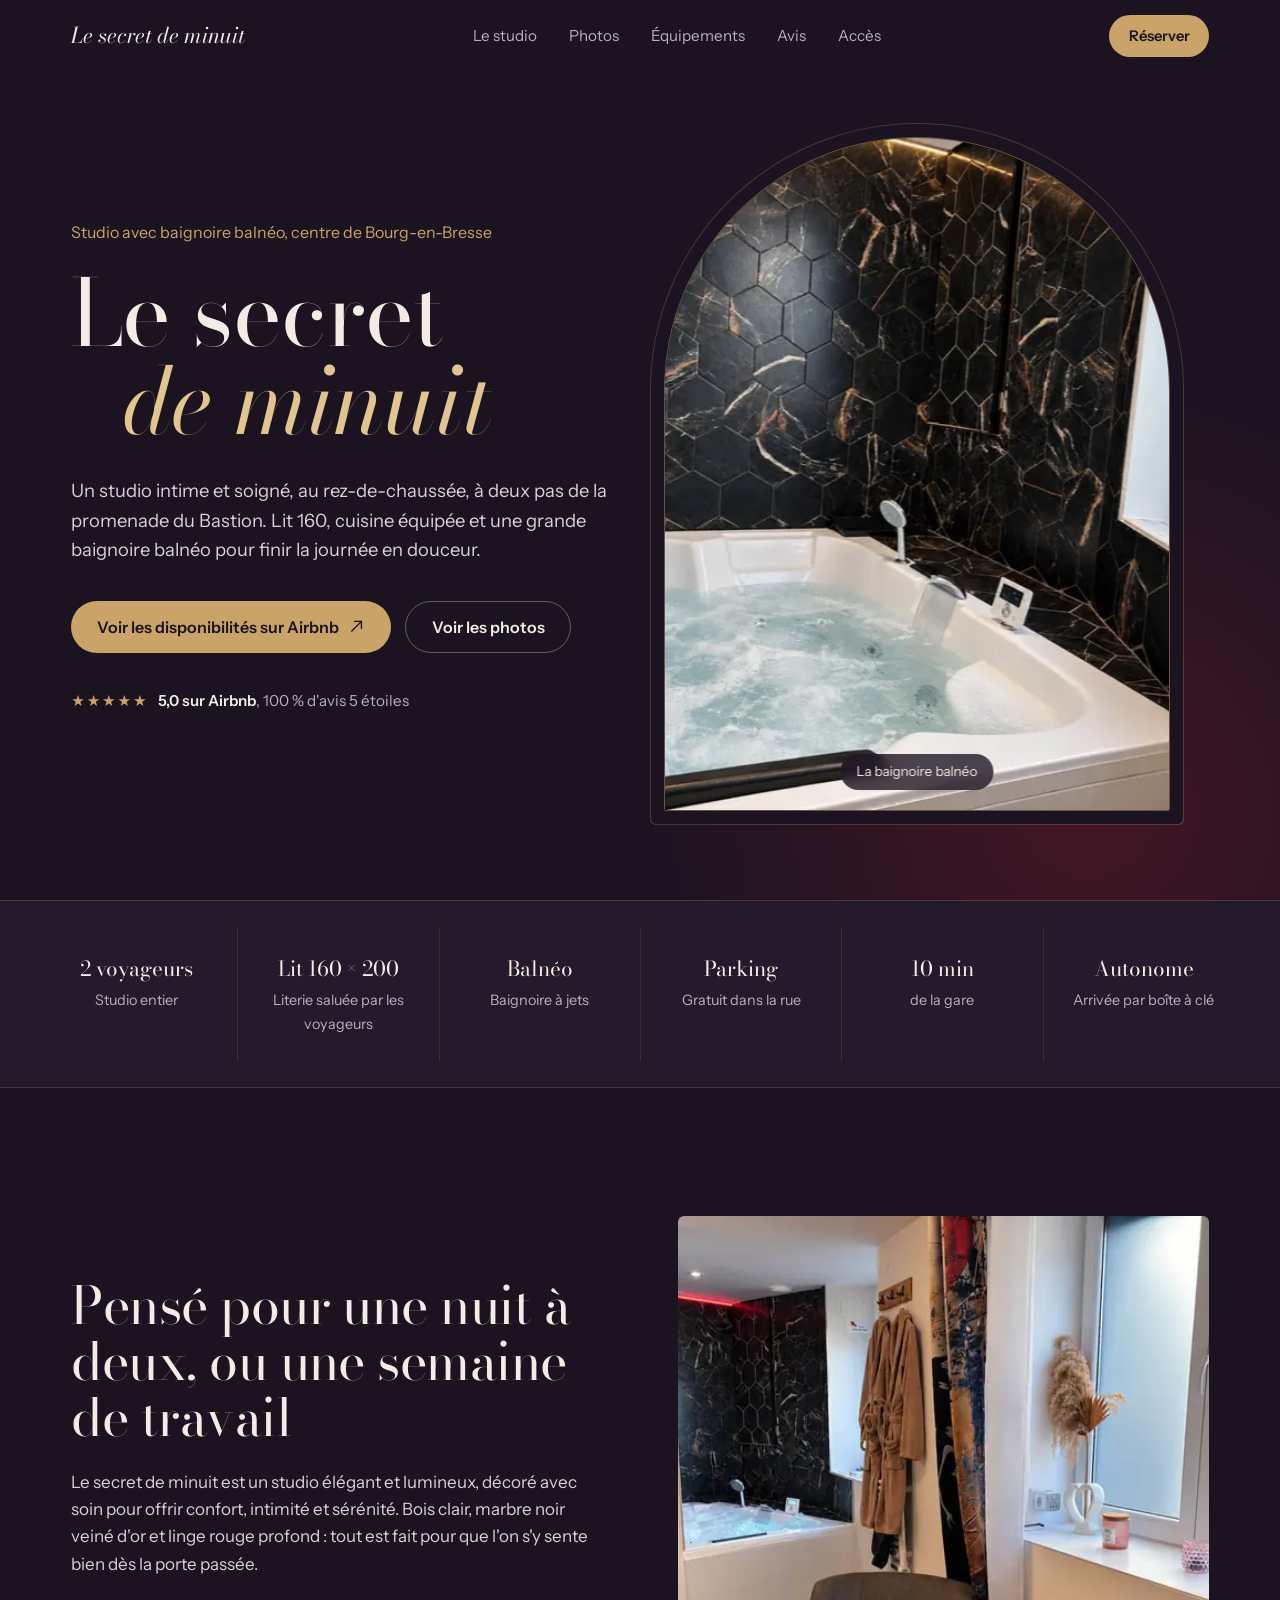
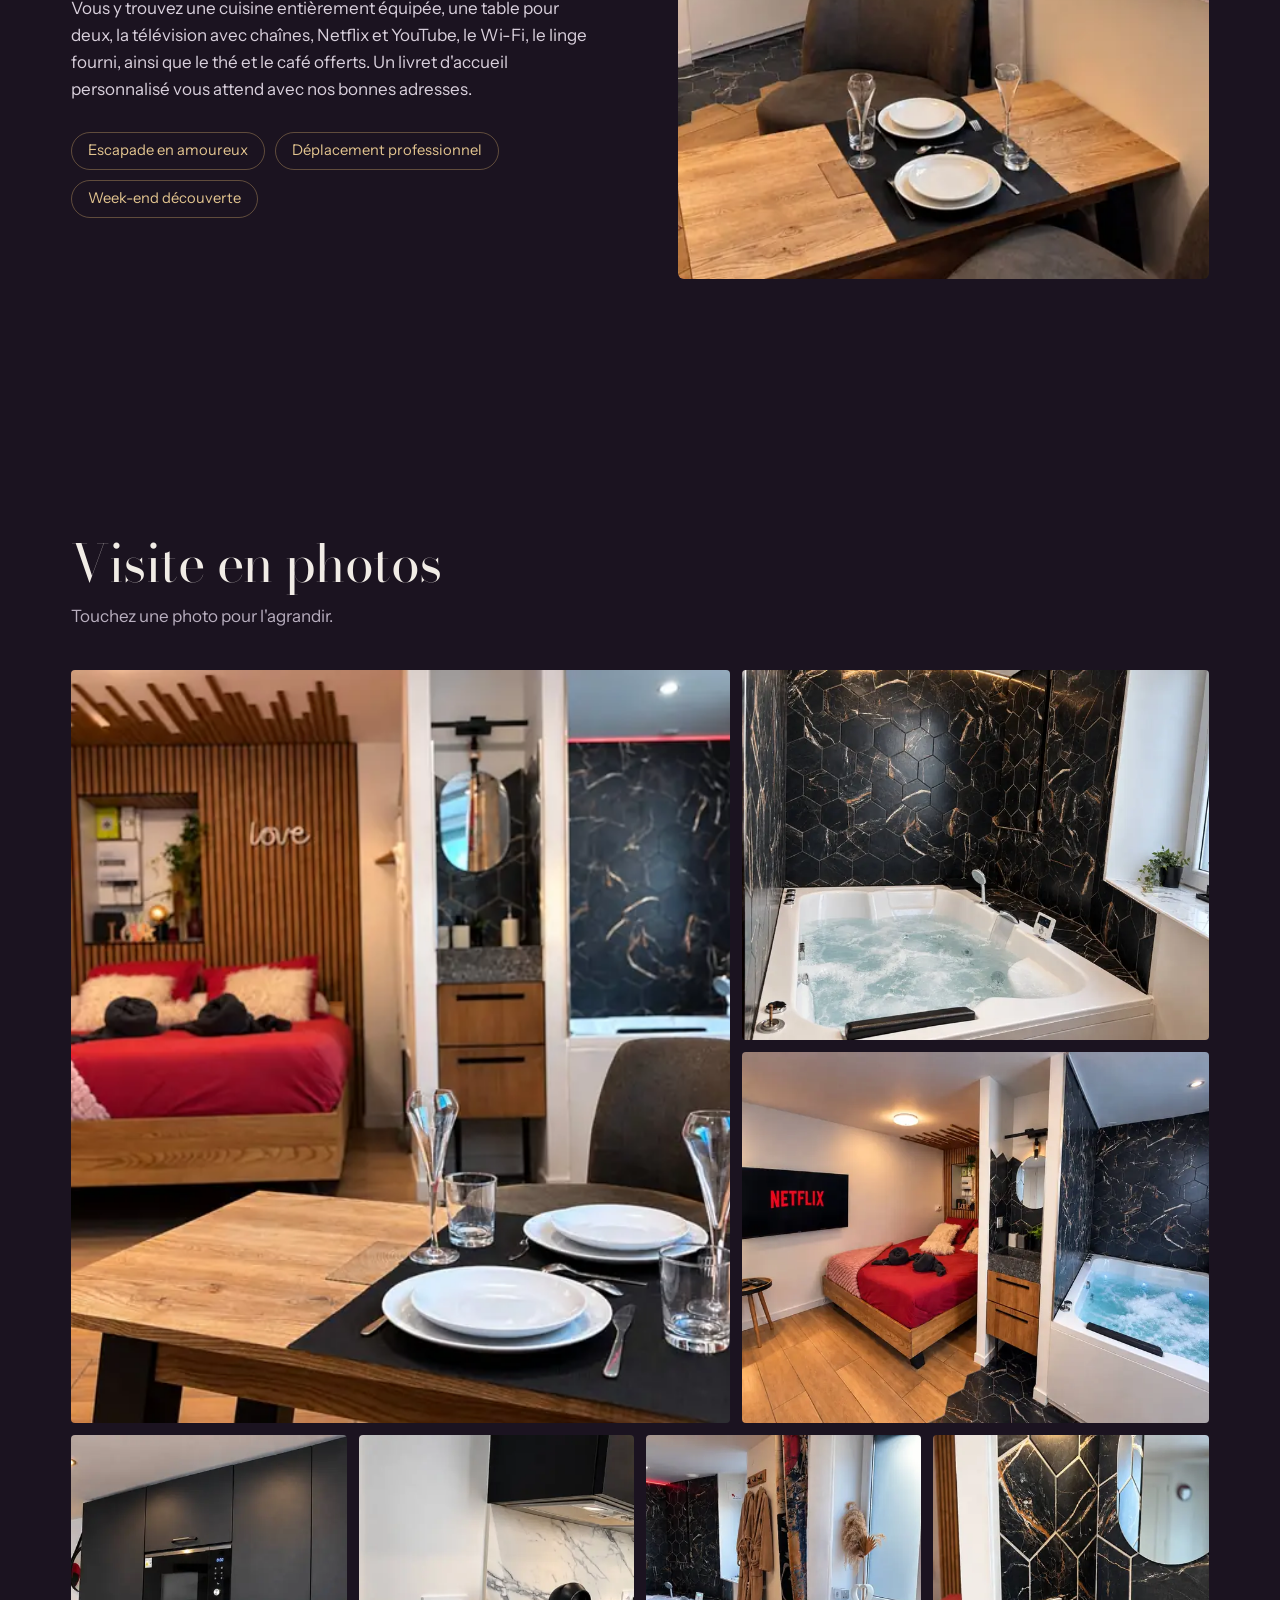
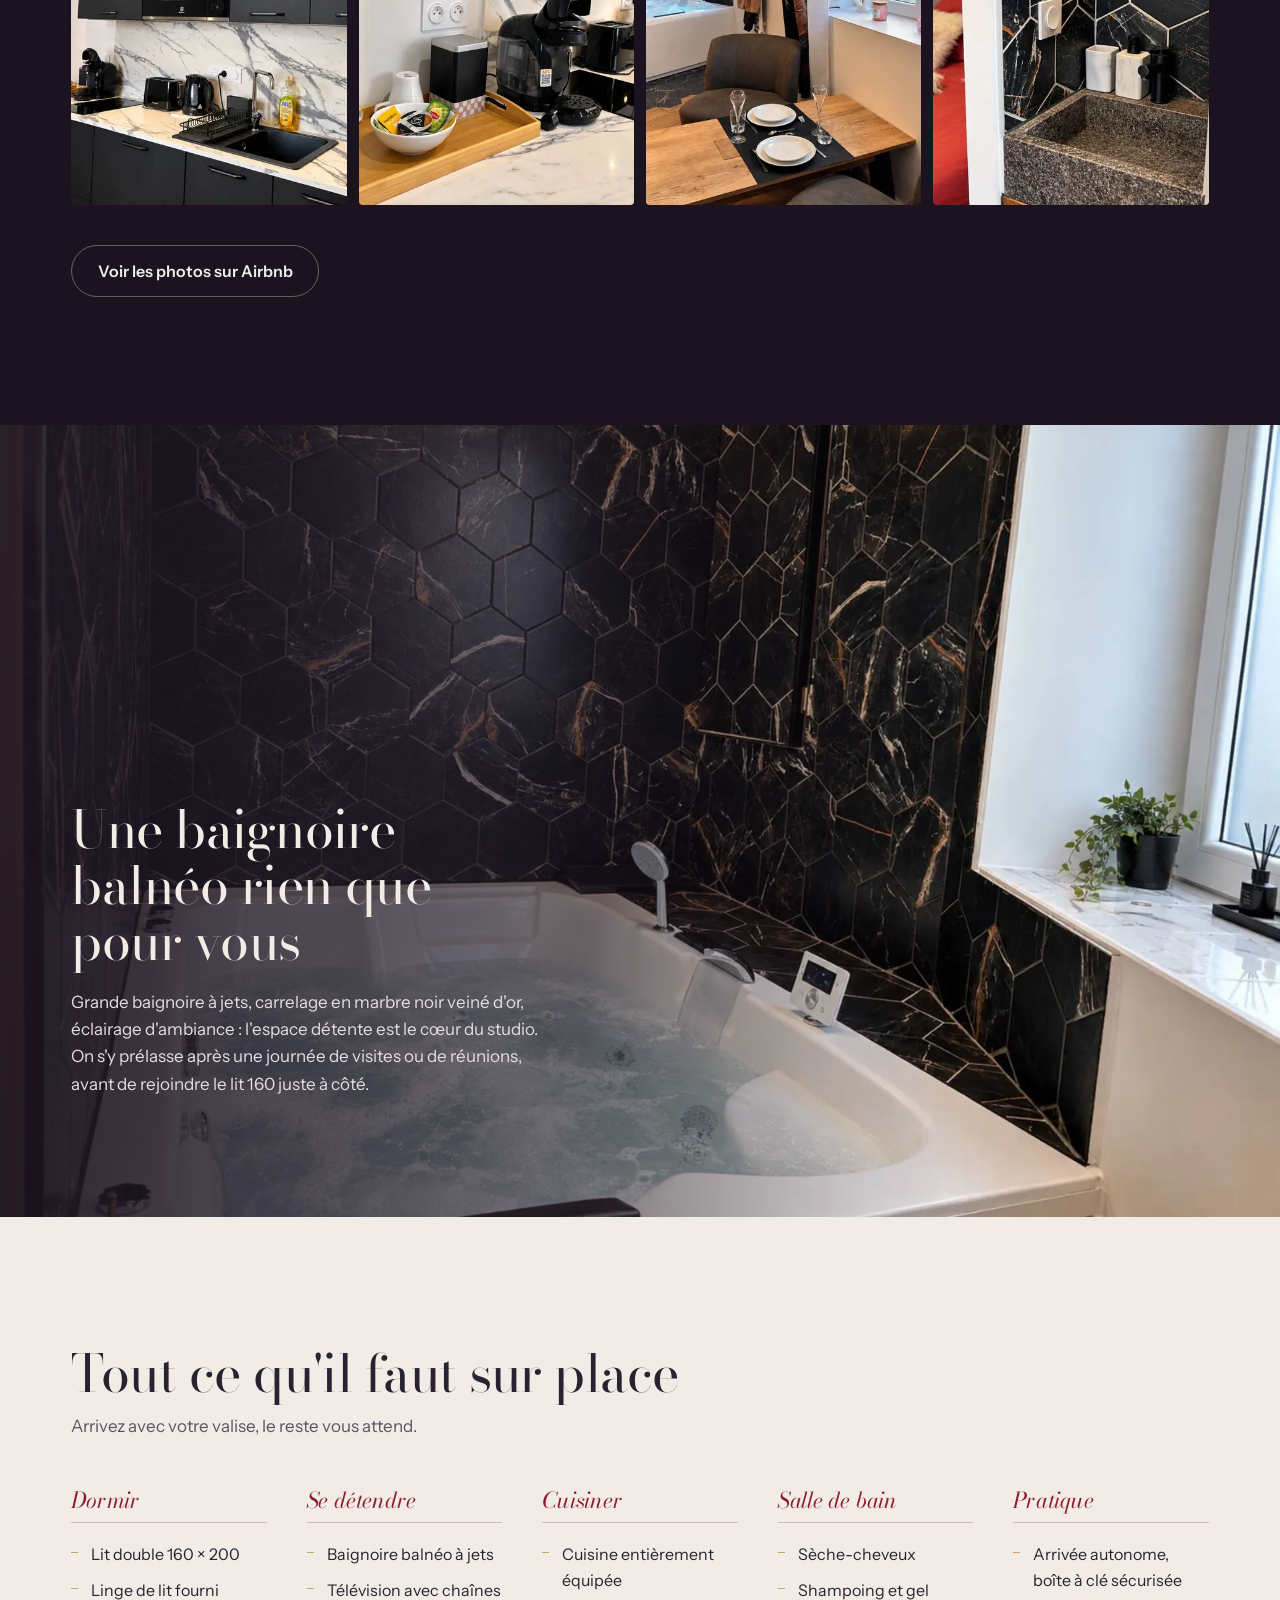
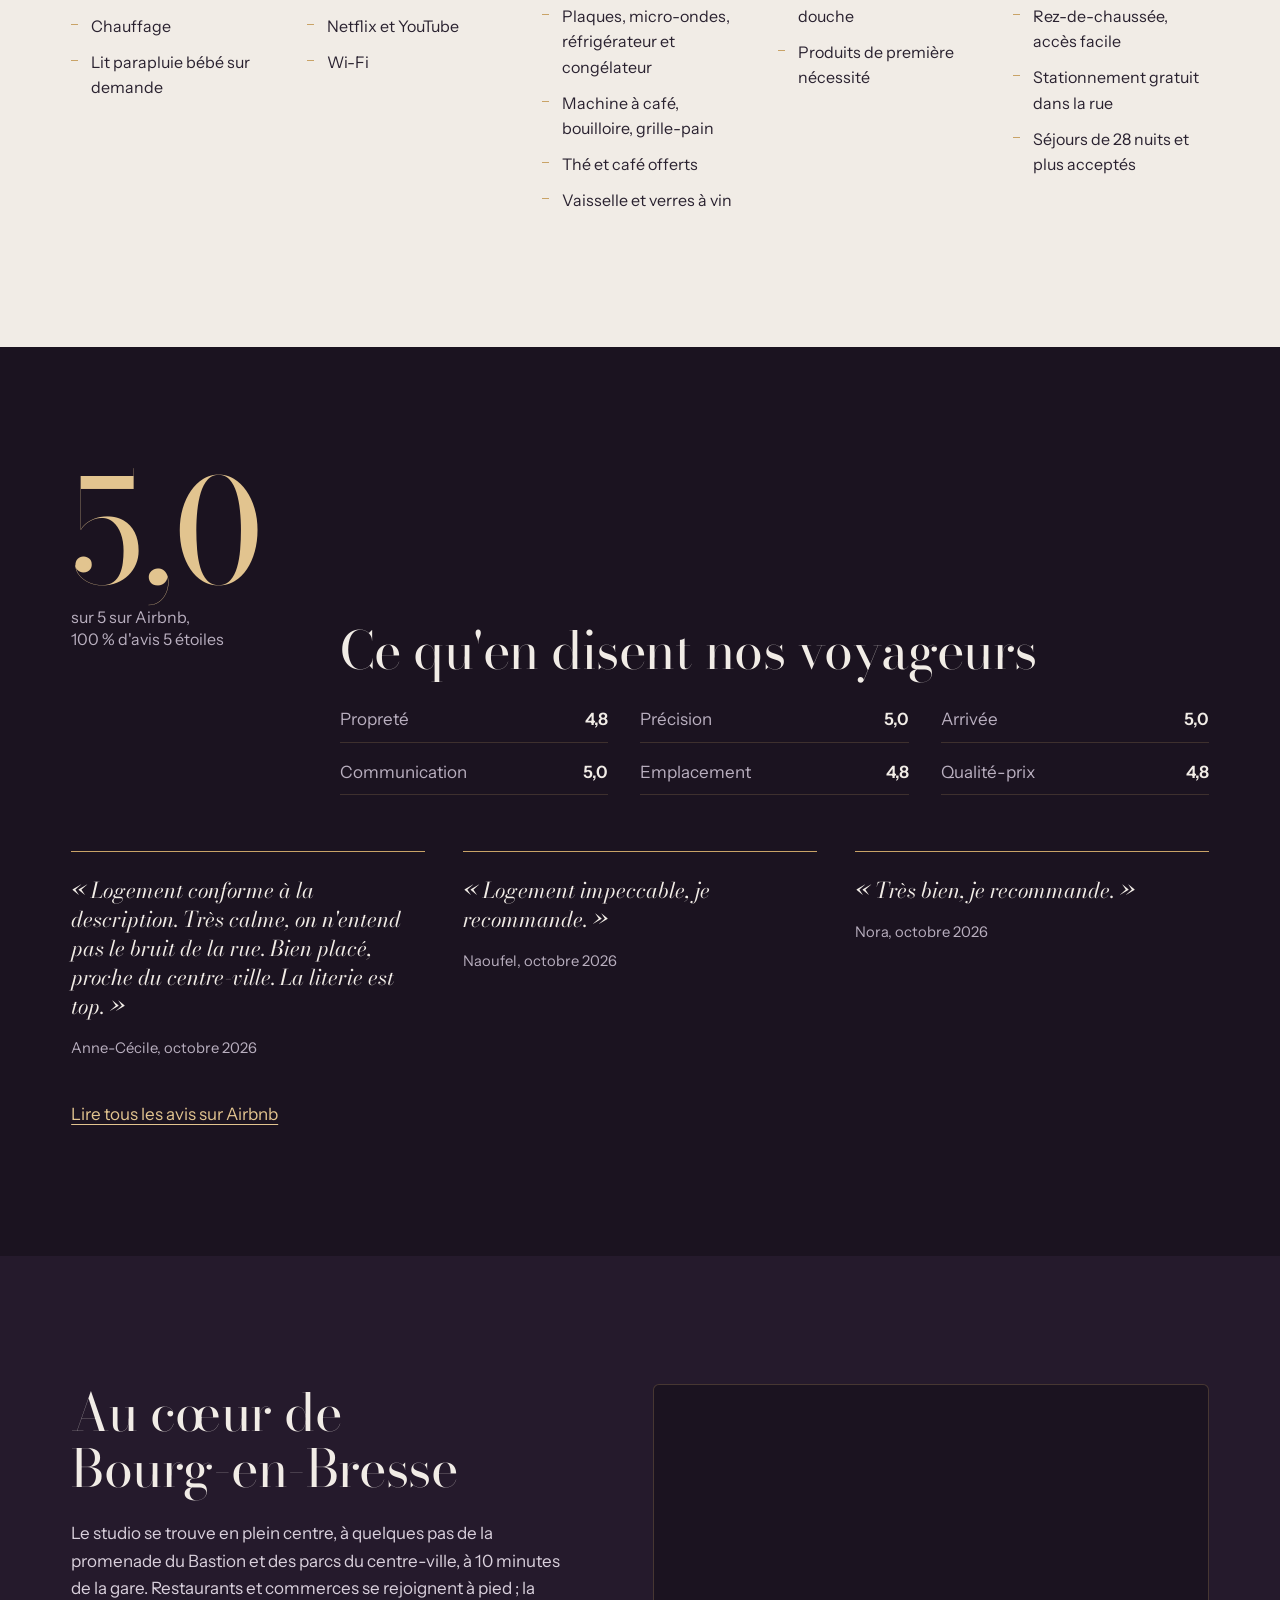
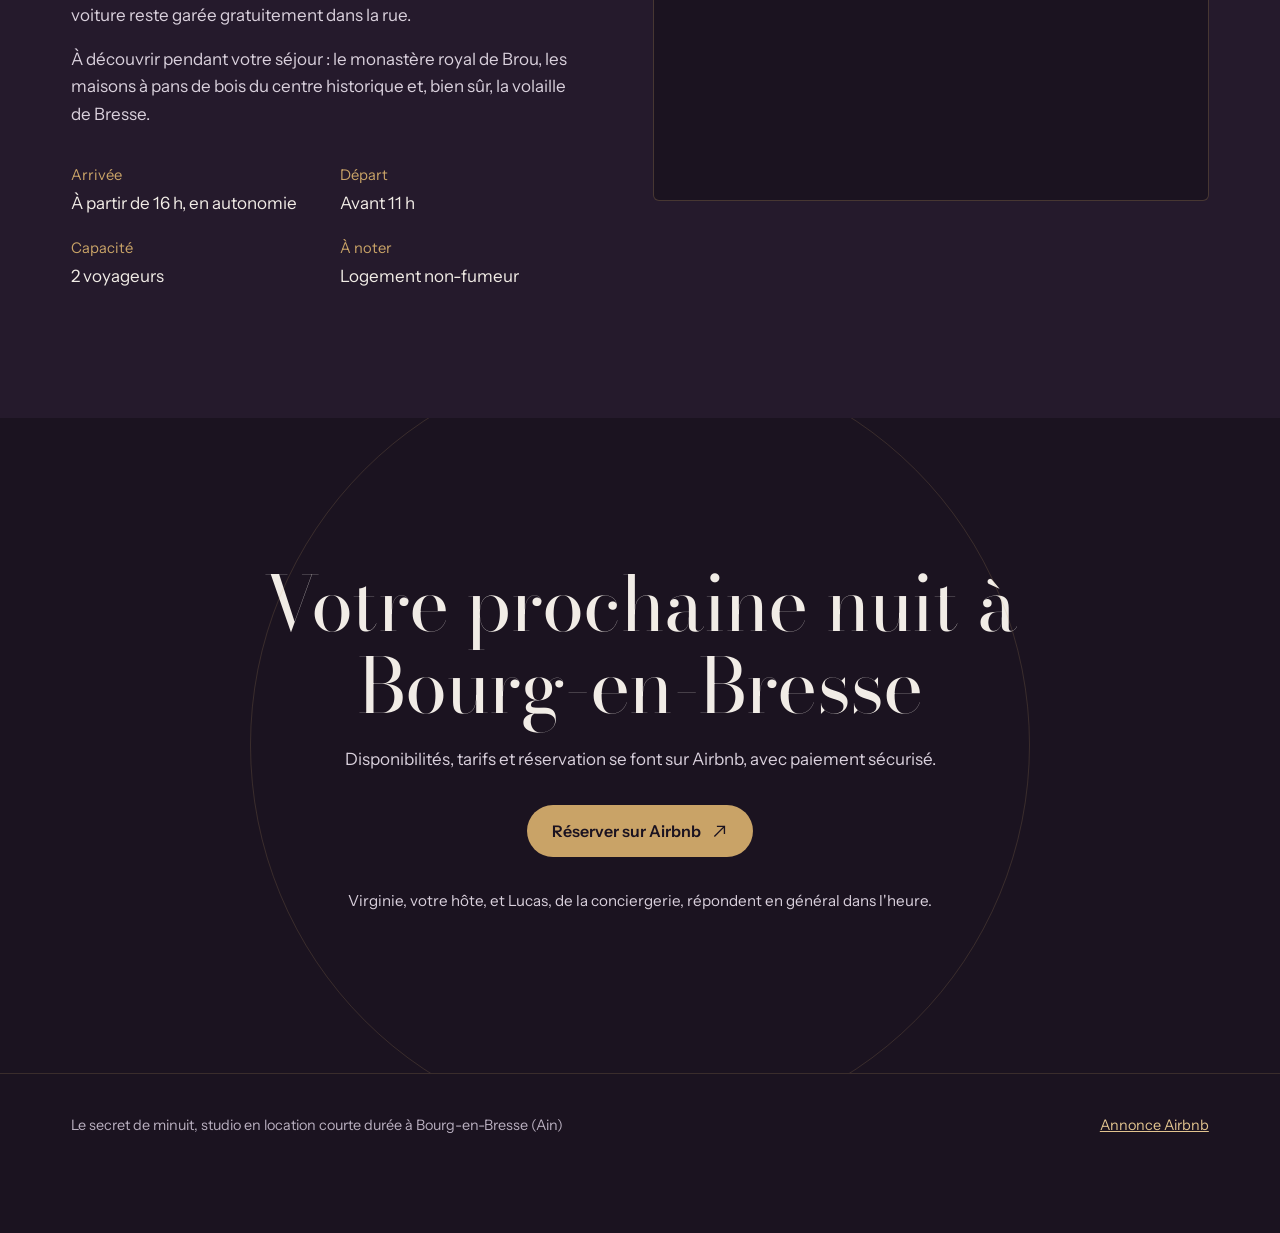
==== commit e11ce813: "Add files via upload" ====
--- a/index.html
+++ b/index.html
@@ -506,7 +506,7 @@
 
 <dialog class="vue" id="vue" aria-label="Photo agrandie">
   <figure>
-    <img id="vue-img" src="" alt="">
+    <img id="vue-img" alt="">
     <figcaption id="vue-legende"></figcaption>
   </figure>
   <button class="fermer" type="button" aria-label="Fermer"><svg viewBox="0 0 20 20" fill="none" stroke="currentColor" stroke-width="1.6" aria-hidden="true"><path d="M4 4l12 12M16 4 4 16"/></svg></button>
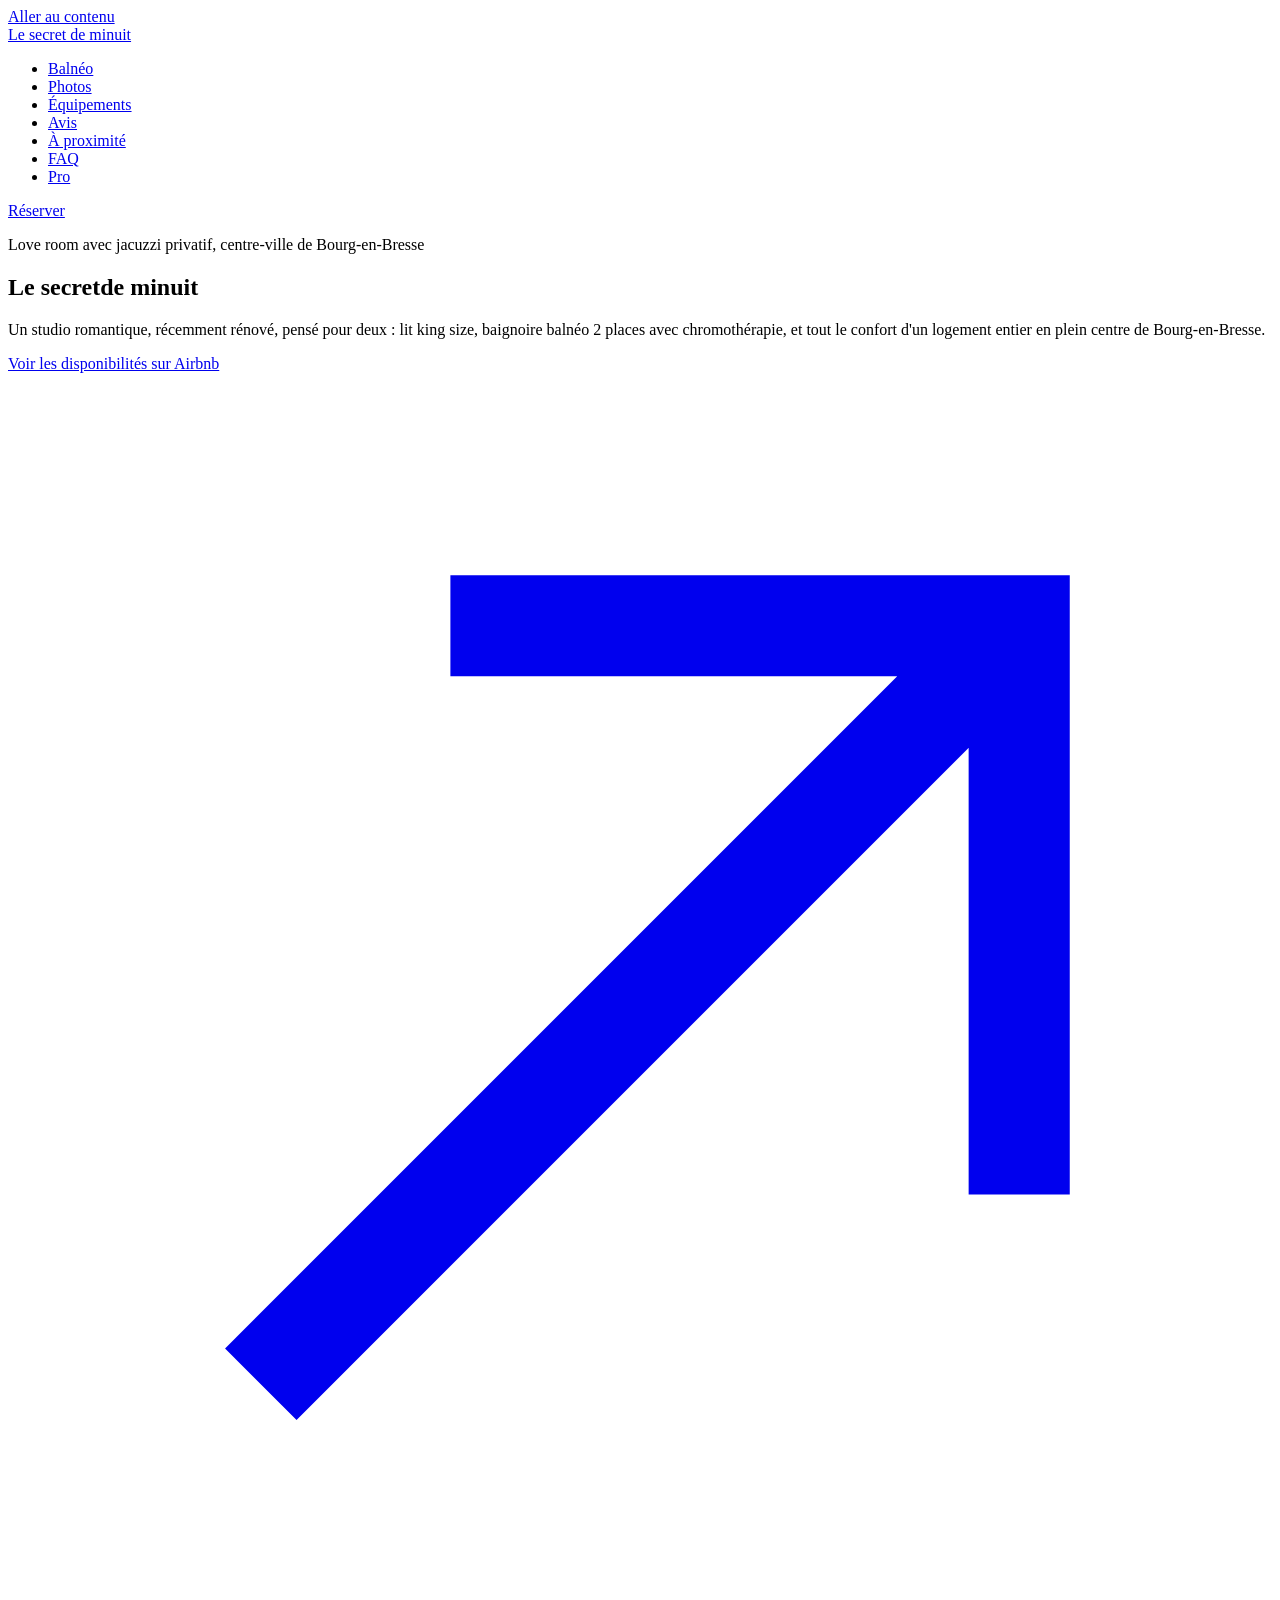
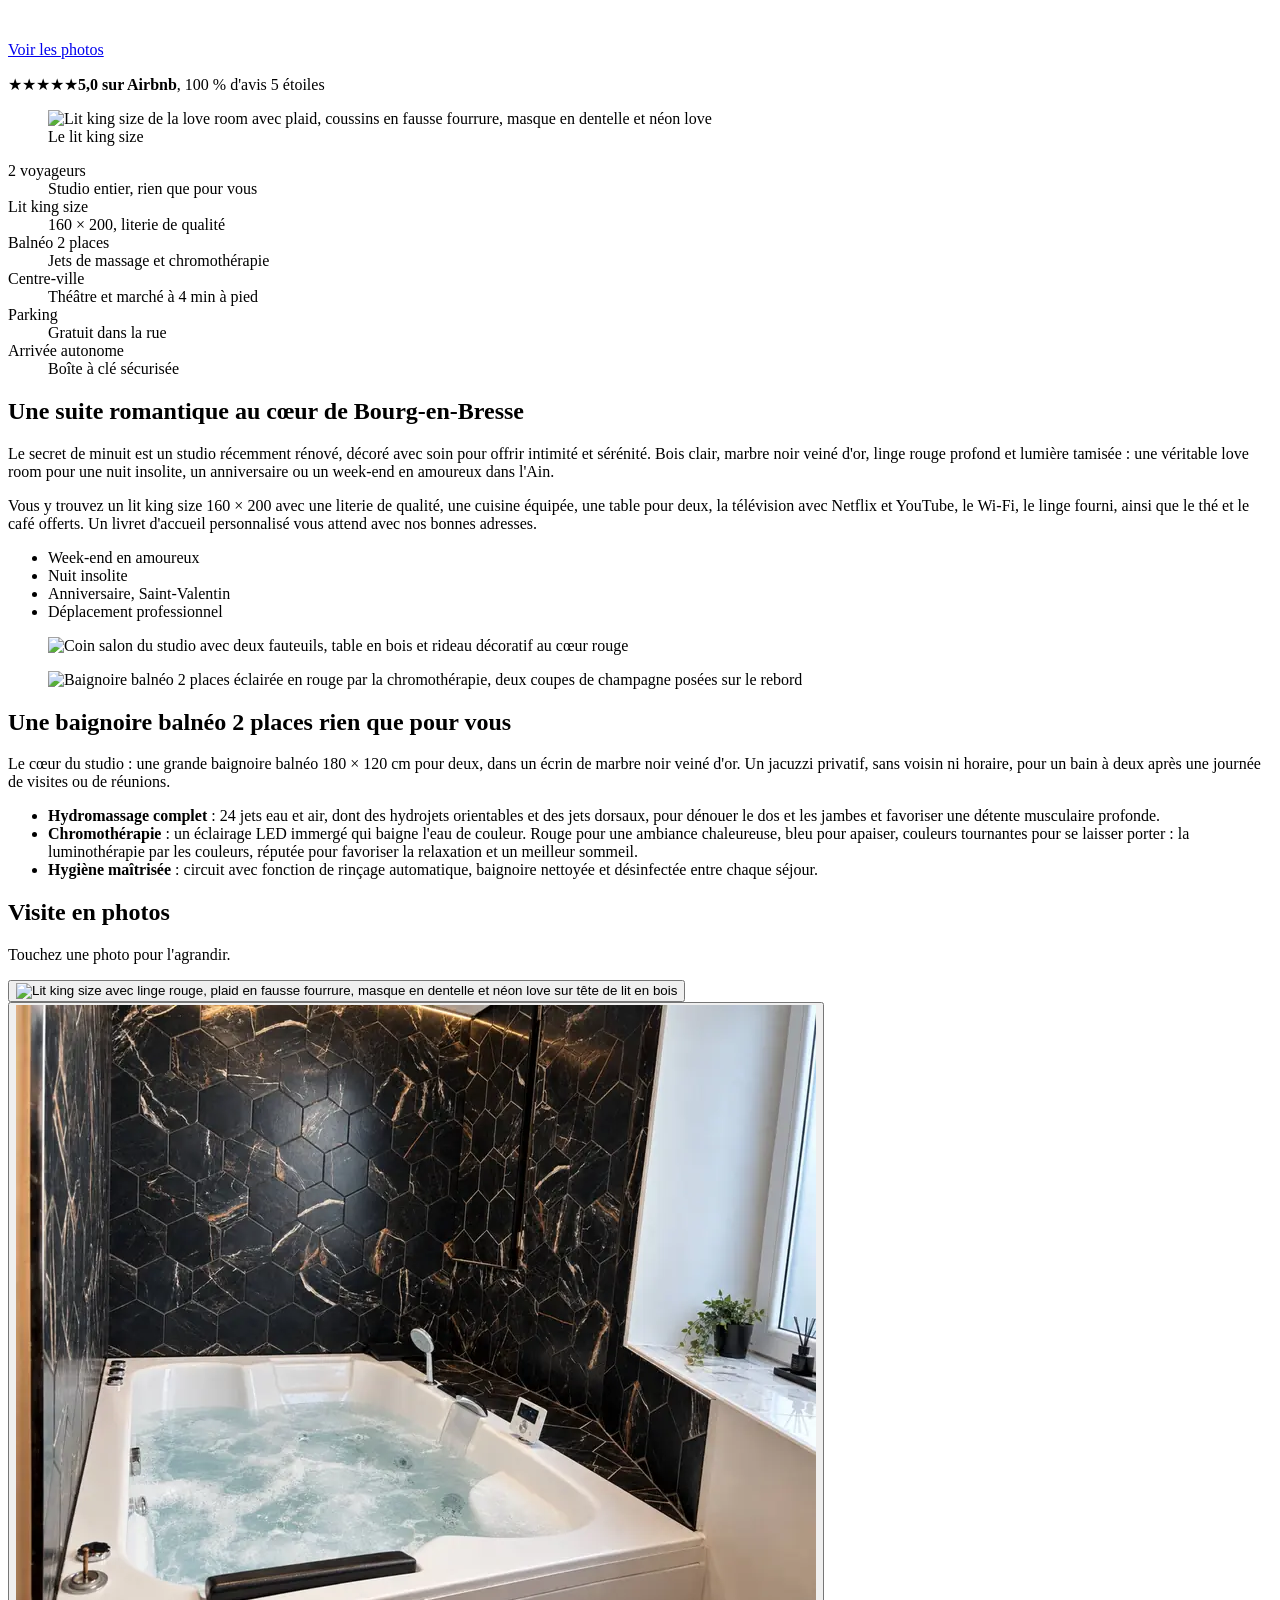
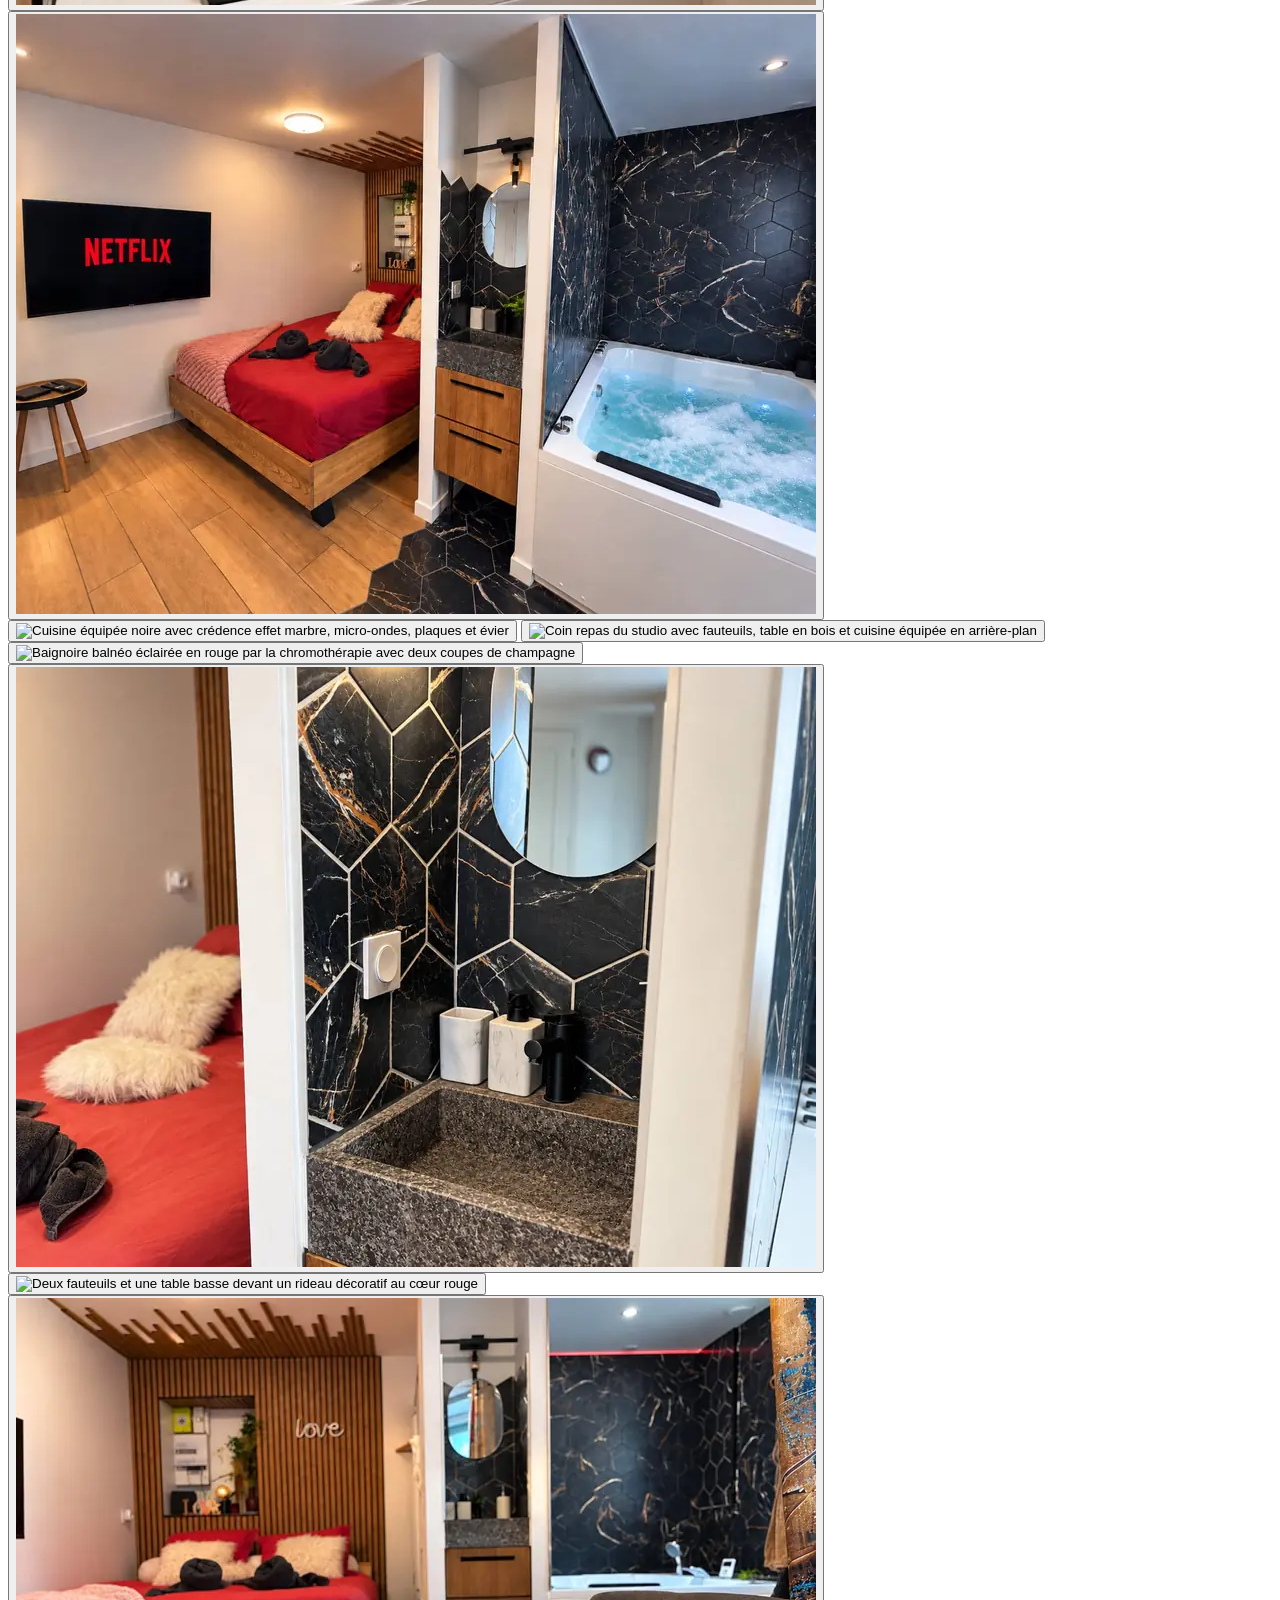
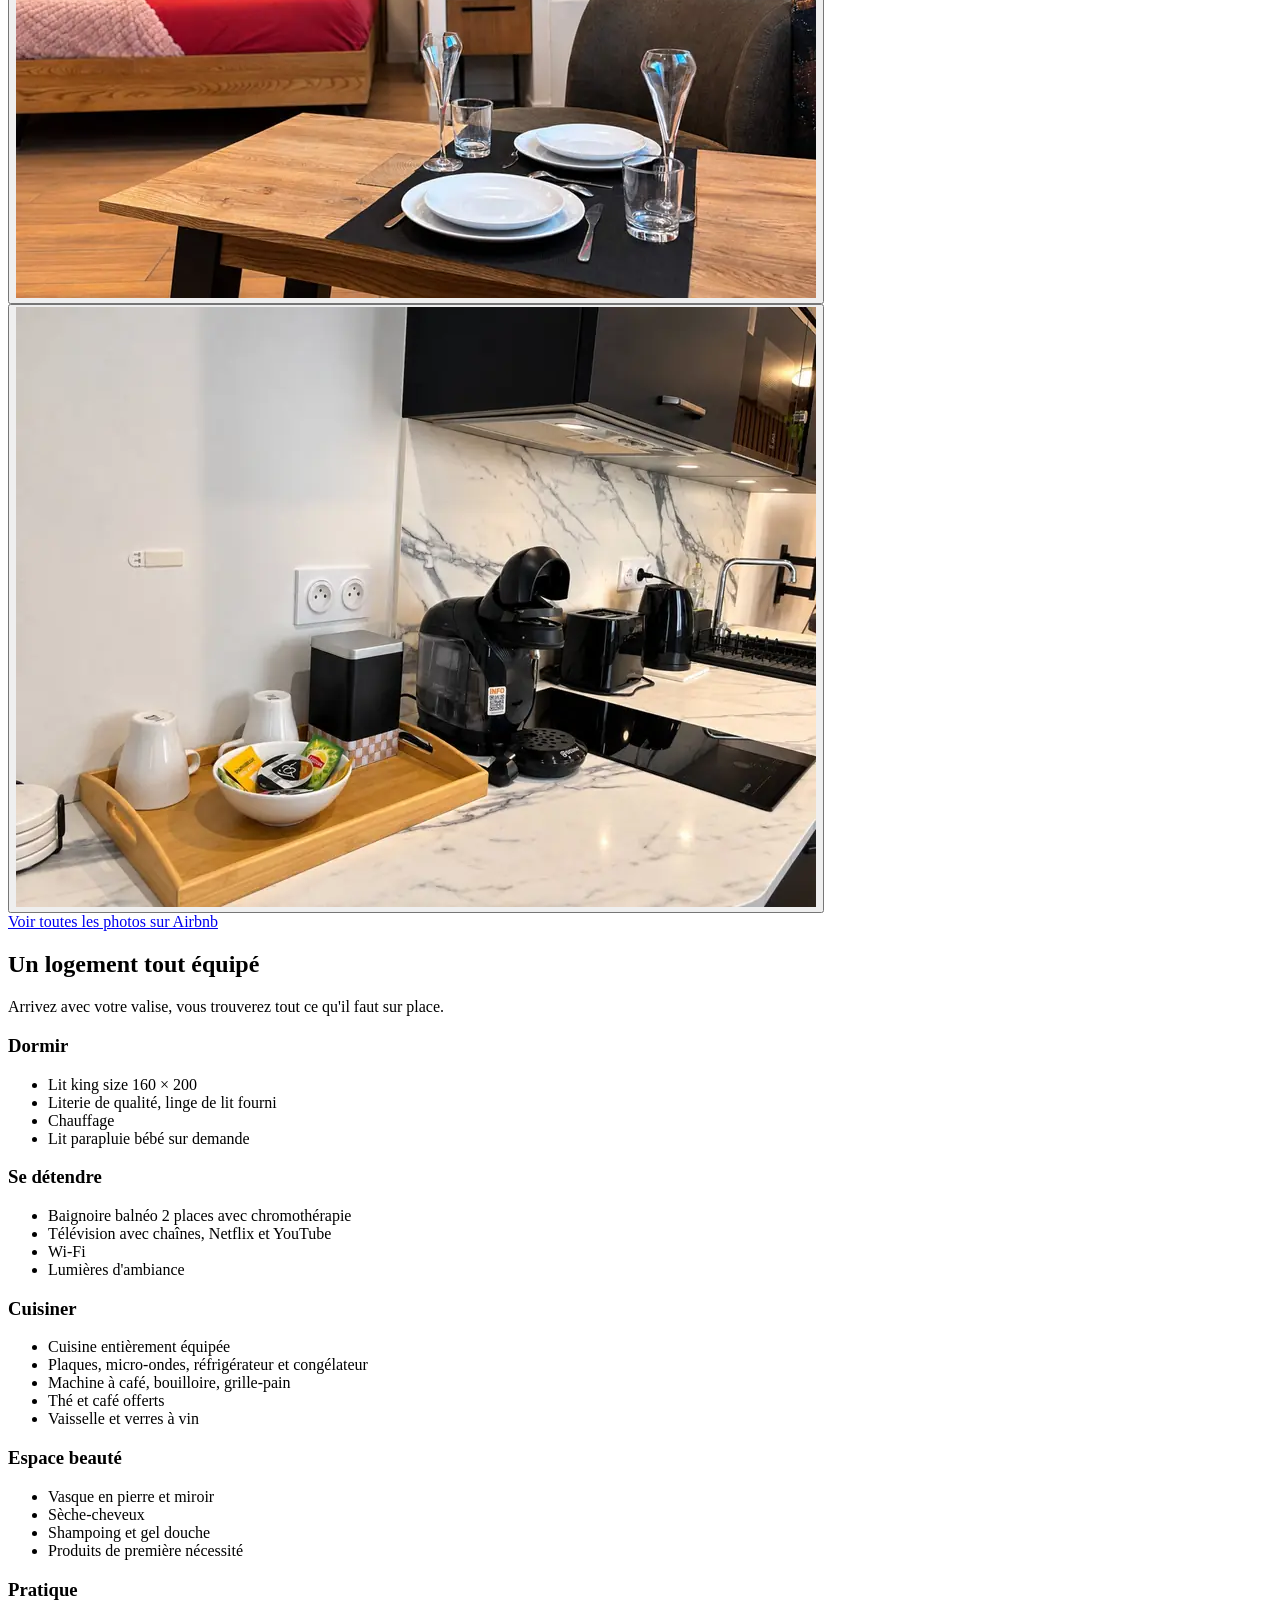
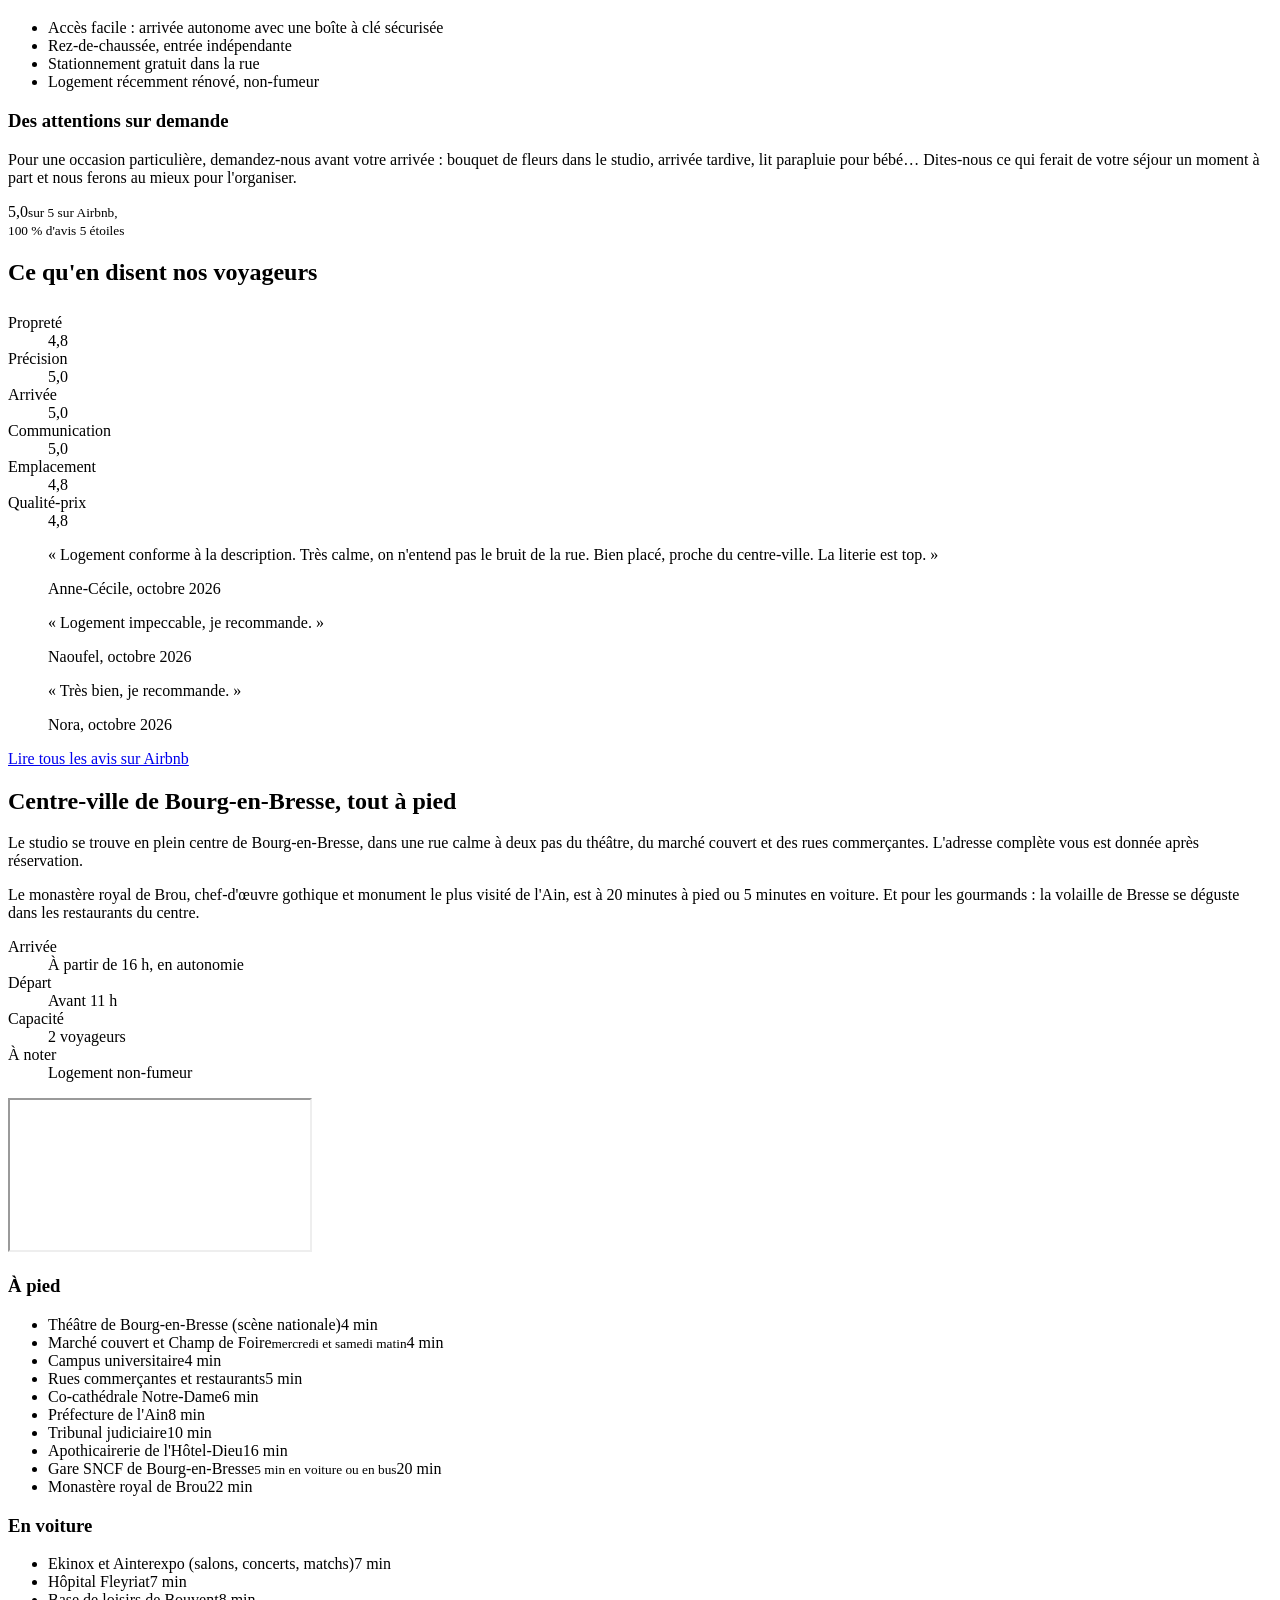
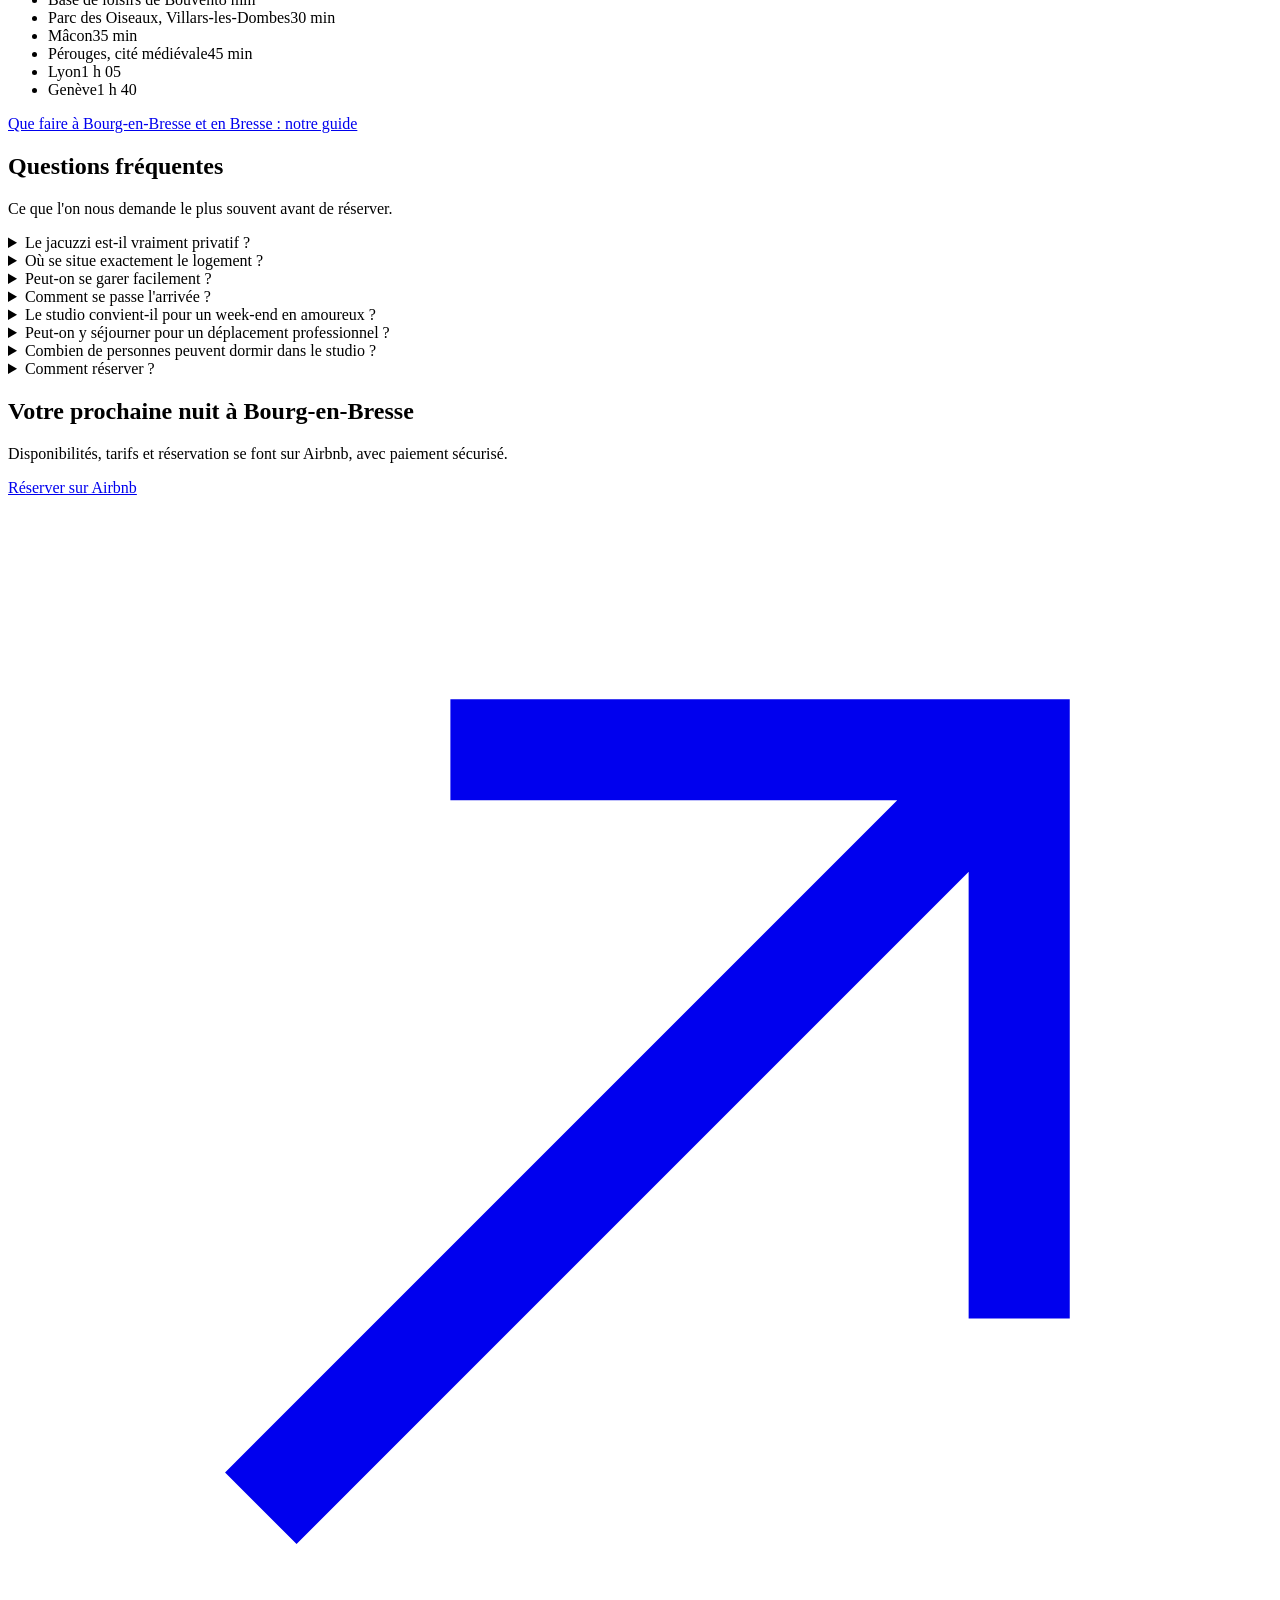
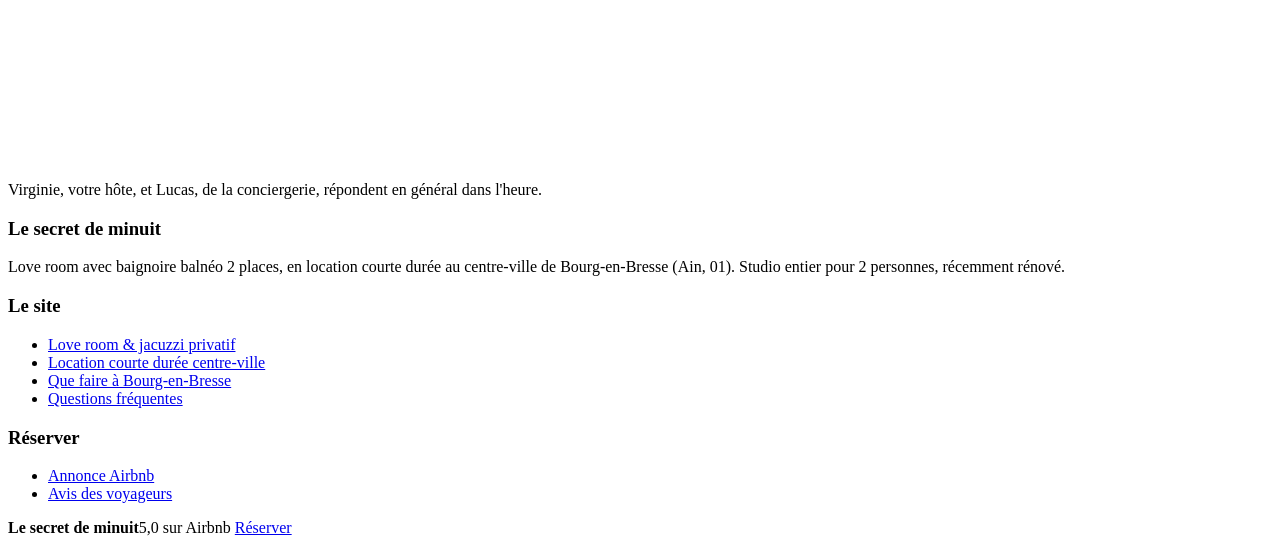
==== commit c1d4dedd: "Add files via upload" ====
--- a/index.html
+++ b/index.html
@@ -3,286 +3,107 @@
 <head>
 <meta charset="utf-8">
 <meta name="viewport" content="width=device-width, initial-scale=1">
-<title>Le secret de minuit | Studio avec balnéo à Bourg-en-Bresse</title>
-<meta name="description" content="Studio élégant avec baignoire balnéo au cœur de Bourg-en-Bresse : lit 160, cuisine équipée, Wi-Fi, Netflix, parking gratuit dans la rue, 10 min de la gare. Noté 5,0 sur Airbnb.">
+<title>Love room &amp; jacuzzi privatif à Bourg-en-Bresse | Ain (01)</title>
+<meta name="description" content="Love room au centre-ville de Bourg-en-Bresse : balnéo 2 places avec chromothérapie, lit king size, studio tout équipé, parking gratuit. Réservez sur Airbnb.">
 <meta name="theme-color" content="#1B1320">
 <link rel="canonical" href="https://tchoppal.github.io/le-secret-de-minuit/">
 <meta property="og:type" content="website">
 <meta property="og:locale" content="fr_FR">
-<meta property="og:title" content="Le secret de minuit | Studio avec balnéo à Bourg-en-Bresse">
-<meta property="og:description" content="Un studio intime au centre de Bourg-en-Bresse, avec une grande baignoire balnéo. Réservation sur Airbnb.">
+<meta property="og:site_name" content="Le secret de minuit">
+<meta property="og:title" content="Love room avec jacuzzi privatif à Bourg-en-Bresse · Le secret de minuit">
+<meta property="og:description" content="Studio romantique au centre-ville de Bourg-en-Bresse, avec une grande baignoire balnéo 2 places et lit king size. Réservation sur Airbnb.">
 <meta property="og:image" content="https://tchoppal.github.io/le-secret-de-minuit/img/og.jpg">
+<meta property="og:image:width" content="1200">
+<meta property="og:image:height" content="630">
 <meta property="og:url" content="https://tchoppal.github.io/le-secret-de-minuit/">
 <meta name="twitter:card" content="summary_large_image">
 <link rel="icon" href="favicon.svg" type="image/svg+xml">
 <link rel="preconnect" href="https://fonts.googleapis.com">
 <link rel="preconnect" href="https://fonts.gstatic.com" crossorigin>
 <link href="https://fonts.googleapis.com/css2?family=Bodoni+Moda:ital,opsz,wght@0,6..96,400..700;1,6..96,400..600&family=Instrument+Sans:wght@400;500;600&display=swap" rel="stylesheet">
-<link rel="preload" as="image" href="img/balneo-800.webp" imagesrcset="img/balneo-800.webp 800w, img/balneo-1600.webp 1600w" imagesizes="(max-width: 860px) 90vw, 40vw">
+<link rel="stylesheet" href="css/site.css">
+<link rel="preload" as="image" href="img/love-room-lit-king-size-800.webp" imagesrcset="img/love-room-lit-king-size-800.webp 800w, img/love-room-lit-king-size-1600.webp 1600w" imagesizes="(max-width: 900px) 90vw, 40vw">
 <script type="application/ld+json">
 {
   "@context": "https://schema.org",
-  "@type": "Apartment",
-  "name": "Le secret de minuit",
-  "description": "Studio élégant et lumineux avec baignoire balnéo, au rez-de-chaussée, au cœur de Bourg-en-Bresse, à 10 minutes de la gare.",
-  "url": "https://tchoppal.github.io/le-secret-de-minuit/",
-  "image": ["https://tchoppal.github.io/le-secret-de-minuit/img/og.jpg", "https://tchoppal.github.io/le-secret-de-minuit/img/balneo-1600.webp"],
-  "numberOfRooms": 1,
-  "occupancy": {"@type": "QuantitativeValue", "maxValue": 2},
-  "address": {"@type": "PostalAddress", "addressLocality": "Bourg-en-Bresse", "postalCode": "01000", "addressRegion": "Auvergne-Rhône-Alpes", "addressCountry": "FR"},
-  "amenityFeature": [
-    {"@type": "LocationFeatureSpecification", "name": "Baignoire balnéo", "value": true},
-    {"@type": "LocationFeatureSpecification", "name": "Cuisine équipée", "value": true},
-    {"@type": "LocationFeatureSpecification", "name": "Wi-Fi", "value": true},
-    {"@type": "LocationFeatureSpecification", "name": "Stationnement gratuit dans la rue", "value": true},
-    {"@type": "LocationFeatureSpecification", "name": "Arrivée autonome", "value": true}
+  "@graph": [
+    {
+      "@type": "WebSite",
+      "@id": "https://tchoppal.github.io/le-secret-de-minuit/#site",
+      "url": "https://tchoppal.github.io/le-secret-de-minuit/",
+      "name": "Le secret de minuit",
+      "inLanguage": "fr-FR"
+    },
+    {
+      "@type": "LodgingBusiness",
+      "@id": "https://tchoppal.github.io/le-secret-de-minuit/#logement",
+      "name": "Le secret de minuit",
+      "alternateName": "Love room avec jacuzzi privatif à Bourg-en-Bresse",
+      "description": "Studio love room récemment rénové au centre-ville de Bourg-en-Bresse : baignoire balnéo 2 places avec chromothérapie, lit king size 160x200, cuisine équipée, Wi-Fi, parking gratuit dans la rue. Location courte durée pour 2 personnes.",
+      "url": "https://tchoppal.github.io/le-secret-de-minuit/",
+      "image": [
+        "https://tchoppal.github.io/le-secret-de-minuit/img/og.jpg",
+        "https://tchoppal.github.io/le-secret-de-minuit/img/love-room-lit-king-size-1600.webp",
+        "https://tchoppal.github.io/le-secret-de-minuit/img/balneo-chromotherapie-rouge-1600.webp"
+      ],
+      "address": {"@type": "PostalAddress", "addressLocality": "Bourg-en-Bresse", "postalCode": "01000", "addressRegion": "Auvergne-Rhône-Alpes", "addressCountry": "FR"},
+      "numberOfRooms": 1,
+      "petsAllowed": false,
+      "smokingAllowed": false,
+      "checkinTime": "16:00",
+      "checkoutTime": "11:00",
+      "priceRange": "€€",
+      "amenityFeature": [
+        {"@type": "LocationFeatureSpecification", "name": "Baignoire balnéo 2 places avec chromothérapie", "value": true},
+        {"@type": "LocationFeatureSpecification", "name": "Lit king size 160x200", "value": true},
+        {"@type": "LocationFeatureSpecification", "name": "Cuisine équipée", "value": true},
+        {"@type": "LocationFeatureSpecification", "name": "Wi-Fi", "value": true},
+        {"@type": "LocationFeatureSpecification", "name": "Télévision avec Netflix", "value": true},
+        {"@type": "LocationFeatureSpecification", "name": "Stationnement gratuit dans la rue", "value": true},
+        {"@type": "LocationFeatureSpecification", "name": "Arrivée autonome par boîte à clé", "value": true},
+        {"@type": "LocationFeatureSpecification", "name": "Entrée indépendante en rez-de-chaussée", "value": true}
+      ],
+      "aggregateRating": {"@type": "AggregateRating", "ratingValue": "5.0", "bestRating": "5", "ratingCount": "4"},
+      "review": [
+        {"@type": "Review", "author": {"@type": "Person", "name": "Anne-Cécile"}, "datePublished": "2026-10", "reviewRating": {"@type": "Rating", "ratingValue": "5"}, "reviewBody": "Logement conforme à la description. Très calme, on n'entend pas le bruit de la rue. Bien placé, proche du centre-ville. La literie est top."},
+        {"@type": "Review", "author": {"@type": "Person", "name": "Naoufel"}, "datePublished": "2026-10", "reviewRating": {"@type": "Rating", "ratingValue": "5"}, "reviewBody": "Logement impeccable, je recommande."},
+        {"@type": "Review", "author": {"@type": "Person", "name": "Nora"}, "datePublished": "2026-10", "reviewRating": {"@type": "Rating", "ratingValue": "5"}, "reviewBody": "Très bien, je recommande."}
+      ],
+      "sameAs": ["https://www.airbnb.fr/rooms/1781745830203562337"]
+    },
+    {
+      "@type": "FAQPage",
+      "@id": "https://tchoppal.github.io/le-secret-de-minuit/#faq",
+      "mainEntity": [
+        {"@type": "Question", "name": "Le jacuzzi est-il vraiment privatif ?", "acceptedAnswer": {"@type": "Answer", "text": "Oui. La baignoire balnéo 2 places se trouve à l'intérieur du studio, qui est loué en entier : vous êtes seuls dans le logement, sans voisin ni horaire d'accès."}},
+        {"@type": "Question", "name": "Où se situe exactement le logement ?", "acceptedAnswer": {"@type": "Answer", "text": "Au centre-ville de Bourg-en-Bresse, à 4 minutes à pied du théâtre et du marché couvert, 20 minutes à pied de la gare SNCF (5 minutes en voiture). L'adresse complète vous est communiquée après réservation."}},
+        {"@type": "Question", "name": "Peut-on se garer facilement ?", "acceptedAnswer": {"@type": "Answer", "text": "Oui, le stationnement est gratuit dans la rue, juste devant le logement."}},
+        {"@type": "Question", "name": "Comment se passe l'arrivée ?", "acceptedAnswer": {"@type": "Answer", "text": "L'arrivée est autonome, à partir de 16 h, grâce à une boîte à clé sécurisée dont le code vous est envoyé avant votre séjour. Une arrivée tardive est possible sur demande. Le départ se fait avant 11 h."}},
+        {"@type": "Question", "name": "Le studio convient-il pour un week-end en amoureux ?", "acceptedAnswer": {"@type": "Answer", "text": "C'est sa vocation première : lit king size, baignoire balnéo 2 places avec chromothérapie, décoration pensée comme une suite romantique. Un bouquet de fleurs peut être ajouté sur demande pour une occasion spéciale."}},
+        {"@type": "Question", "name": "Peut-on y séjourner pour un déplacement professionnel ?", "acceptedAnswer": {"@type": "Answer", "text": "Oui. Le studio dispose du Wi-Fi, d'une table de travail et d'une cuisine équipée. Le tribunal, la préfecture et le campus sont à moins de 10 minutes à pied, Ainterexpo et l'hôpital Fleyriat à moins de 10 minutes en voiture."}},
+        {"@type": "Question", "name": "Combien de personnes peuvent dormir dans le studio ?", "acceptedAnswer": {"@type": "Answer", "text": "Le studio accueille 2 voyageurs. Un lit parapluie pour bébé est disponible sur demande."}},
+        {"@type": "Question", "name": "Comment réserver ?", "acceptedAnswer": {"@type": "Answer", "text": "La réservation se fait exclusivement sur Airbnb, avec paiement sécurisé. Les tarifs et disponibilités s'affichent dès que vous indiquez vos dates."}}
+      ]
+    }
   ]
 }
 </script>
-<style>
-:root{
-  --nuit:#1B1320;
-  --nuit-2:#251A2C;
-  --velours:#8E1B2C;
-  --veine:#C9A367;
-  --veine-clair:#E2C48F;
-  --marbre:#F1ECE6;
-  --encre:#2A2230;
-  --gris:#B9AFBF;
-  --display:"Bodoni Moda", "Didot", Georgia, serif;
-  --texte:"Instrument Sans", system-ui, -apple-system, "Segoe UI", sans-serif;
-  --mesure:62ch;
-  --pad:clamp(1.25rem, 4vw, 3.5rem);
-}
-*,*::before,*::after{box-sizing:border-box}
-html{scroll-behavior:smooth;-webkit-text-size-adjust:100%}
-body{margin:0;background:var(--nuit);color:var(--marbre);font-family:var(--texte);font-size:1.0625rem;line-height:1.6;-webkit-font-smoothing:antialiased}
-img{display:block;max-width:100%;height:auto}
-a{color:inherit}
-:focus-visible{outline:2px solid var(--veine-clair);outline-offset:3px;border-radius:2px}
-.wrap{width:min(1240px,100%);margin-inline:auto;padding-inline:var(--pad)}
-h1,h2,h3{font-family:var(--display);font-weight:400;line-height:1.08;margin:0;letter-spacing:-.01em}
-h2{font-size:clamp(2rem,4.2vw,3.25rem)}
-h3{font-size:1.375rem;font-style:italic}
-p{margin:0 0 1em;max-width:var(--mesure)}
-.nw{white-space:nowrap}
-.skip{position:absolute;left:-999px}
-.skip:focus{left:1rem;top:1rem;background:var(--veine);color:var(--nuit);padding:.5rem 1rem;z-index:99}
-
-/* Boutons */
-.btn{display:inline-flex;align-items:center;justify-content:center;gap:.6em;min-height:3.25rem;padding:.9rem 1.6rem;border-radius:999px;font:600 1rem/1 var(--texte);text-decoration:none;transition:background-color .2s, color .2s, border-color .2s}
-.btn-or{background:var(--veine);color:var(--nuit)}
-.btn-or:hover{background:var(--veine-clair)}
-.btn-ligne{border:1px solid rgba(241,236,230,.35);color:var(--marbre)}
-.btn-ligne:hover{border-color:var(--veine);color:var(--veine-clair)}
-.btn svg{width:1.05em;height:1.05em;flex:none}
-
-/* Navigation */
-.nav{position:fixed;inset:0 0 auto;z-index:20;transition:background-color .3s, box-shadow .3s}
-.nav.solide{background:rgba(27,19,32,.92);backdrop-filter:blur(10px);-webkit-backdrop-filter:blur(10px);box-shadow:0 1px 0 rgba(201,163,103,.18)}
-.nav .wrap{display:flex;align-items:center;justify-content:space-between;height:4.5rem;gap:1.5rem}
-.marque{font-family:var(--display);font-style:italic;font-size:1.35rem;text-decoration:none;white-space:nowrap}
-.nav ul{display:flex;gap:2rem;list-style:none;margin:0 0 0 auto;padding:0}
-.nav ul a{text-decoration:none;font-size:.95rem;color:var(--gris)}
-.nav ul a:hover{color:var(--marbre)}
-.nav .btn{min-height:2.6rem;padding:.6rem 1.2rem;font-size:.92rem}
-
-/* Hero */
-.hero{min-height:100svh;display:grid;align-items:center;padding:7rem 0 4rem;position:relative;overflow:hidden}
-.hero::before{content:"";position:absolute;inset:auto -20% -40% auto;width:70vw;height:70vw;background:radial-gradient(closest-side,rgba(142,27,44,.35),transparent);pointer-events:none}
-.hero .wrap{display:grid;grid-template-columns:1.05fr .95fr;gap:clamp(2rem,6vw,6rem);align-items:center;position:relative}
-.lieu{color:var(--veine);font-size:1rem;margin-bottom:1.5rem}
-.hero h1{font-size:clamp(3rem,7.2vw,6.6rem);line-height:.95;margin-bottom:2rem}
-.hero h1 span{display:block;white-space:nowrap}
-.hero h1 span:last-child{font-style:italic;padding-left:.55em;color:var(--veine-clair)}
-.hero p.intro{font-size:1.15rem;color:#D9D0DC;max-width:34rem;margin-bottom:2.25rem}
-.actions{display:flex;flex-wrap:wrap;gap:.9rem;align-items:center}
-.note{display:flex;align-items:center;gap:.6rem;margin-top:2.25rem;color:var(--gris);font-size:.95rem}
-.note strong{color:var(--marbre);font-weight:600}
-.etoiles{color:var(--veine);letter-spacing:.12em}
-.arche{position:relative;aspect-ratio:3/4;border-radius:999px 999px 6px 6px;overflow:hidden;box-shadow:0 0 0 1px rgba(201,163,103,.45), 0 0 0 14px var(--nuit), 0 0 0 15px rgba(201,163,103,.25);max-height:78svh;justify-self:end;width:100%;max-width:520px}
-.arche img{width:100%;height:100%;object-fit:cover;object-position:58% 50%}
-.arche figcaption{position:absolute;left:50%;bottom:1.25rem;transform:translateX(-50%);background:rgba(27,19,32,.78);backdrop-filter:blur(6px);-webkit-backdrop-filter:blur(6px);padding:.45rem 1rem;border-radius:999px;font-size:.85rem;white-space:nowrap}
-
-/* Révélation unique au chargement */
-@media (prefers-reduced-motion:no-preference){
-  .arche img{animation:devoile 1.6s cubic-bezier(.7,0,.2,1) .15s both}
-  .hero-texte > *{animation:monte .9s ease-out both}
-  .hero-texte > *:nth-child(2){animation-delay:.25s}
-  .hero-texte > *:nth-child(3){animation-delay:.45s}
-  .hero-texte > *:nth-child(4){animation-delay:.6s}
-  .hero-texte > *:nth-child(5){animation-delay:.75s}
-}
-@keyframes devoile{from{clip-path:inset(100% 0 0 0);transform:scale(1.12)}to{clip-path:inset(0 0 0 0);transform:scale(1)}}
-@keyframes monte{from{opacity:0;transform:translateY(14px)}to{opacity:1;transform:none}}
-
-/* Points clés */
-.cles{border-block:1px solid rgba(201,163,103,.22);background:var(--nuit-2)}
-.cles dl{display:grid;grid-template-columns:repeat(6,1fr);margin:0;padding:0}
-.cles div{padding:1.6rem 1rem;text-align:center;border-left:1px solid rgba(201,163,103,.14)}
-.cles div:first-child{border-left:0}
-.cles dt{font-family:var(--display);font-size:1.3rem;color:var(--marbre)}
-.cles dd{margin:.25rem 0 0;color:var(--gris);font-size:.9rem}
-
-/* Sections */
-section{scroll-margin-top:4.5rem}
-.bloc{padding:clamp(4.5rem,10vw,8rem) 0}
-.studio .wrap{display:grid;grid-template-columns:1fr 1fr;gap:clamp(2rem,6vw,6rem);align-items:center}
-.studio h2{margin-bottom:1.5rem}
-.studio p{color:#D9D0DC}
-.studio figure{margin:0;border-radius:6px;overflow:hidden}
-.studio figure img{aspect-ratio:4/5;object-fit:cover;width:100%}
-.ideal{display:flex;flex-wrap:wrap;gap:.6rem;list-style:none;padding:0;margin:1.75rem 0 0}
-.ideal li{border:1px solid rgba(201,163,103,.4);color:var(--veine-clair);border-radius:999px;padding:.4rem 1rem;font-size:.92rem}
-
-/* Galerie */
-.galerie h2{margin-bottom:.75rem}
-.galerie .chapo{color:var(--gris);margin-bottom:2.5rem}
-.mosaique{display:grid;grid-template-columns:repeat(12,1fr);grid-auto-rows:clamp(110px,14vw,190px);gap:.75rem}
-.mosaique button{all:unset;display:block;cursor:zoom-in;position:relative;overflow:hidden;border-radius:4px;background:var(--nuit-2)}
-.mosaique button:focus-visible{outline:2px solid var(--veine-clair);outline-offset:3px}
-.mosaique img{width:100%;height:100%;object-fit:cover;transition:transform .6s ease}
-.mosaique button:hover img{transform:scale(1.035)}
-.mosaique .m1{grid-column:1/8;grid-row:1/span 4}
-.mosaique .m2{grid-column:8/13;grid-row:1/span 2}
-.mosaique .m3{grid-column:8/13;grid-row:3/span 2}
-.mosaique .m4{grid-column:1/4;grid-row:5/span 2}
-.mosaique .m5{grid-column:4/7;grid-row:5/span 2}
-.mosaique .m6{grid-column:7/10;grid-row:5/span 2}
-.mosaique .m7{grid-column:10/13;grid-row:5/span 2}
-.galerie .actions{margin-top:2.5rem}
-
-/* Balnéo */
-.balneo{position:relative;min-height:88svh;display:grid;align-items:end;overflow:hidden}
-.balneo > img{position:absolute;inset:0;width:100%;height:100%;object-fit:cover;object-position:50% 60%}
-.balneo::after{content:"";position:absolute;inset:0;background:linear-gradient(90deg,rgba(27,19,32,.92) 0%,rgba(27,19,32,.55) 45%,rgba(27,19,32,0) 75%)}
-.balneo .wrap{position:relative;z-index:1;padding-block:clamp(4rem,8vw,7rem)}
-.balneo h2{max-width:13ch;margin-bottom:1.25rem}
-.balneo p{max-width:30rem;color:#E4DCE6}
-
-/* Équipements, section claire */
-.equip{background:var(--marbre);color:var(--encre)}
-.equip h2{margin-bottom:.75rem}
-.equip .chapo{color:#5D5363;margin-bottom:3rem}
-.equip .grille{display:grid;grid-template-columns:repeat(auto-fit,minmax(180px,1fr));gap:2.5rem}
-.equip h3{color:var(--velours);margin-bottom:.9rem;padding-bottom:.6rem;border-bottom:1px solid rgba(142,27,44,.25)}
-.equip ul{list-style:none;margin:0;padding:0}
-.equip li{padding:.32rem 0 .32rem 1.25rem;position:relative;font-size:1rem}
-.equip li::before{content:"";position:absolute;left:0;top:.95em;width:.45rem;height:1px;background:var(--veine)}
-
-/* Avis */
-.avis .tete{display:grid;grid-template-columns:auto 1fr;gap:clamp(2rem,6vw,5rem);align-items:end;margin-bottom:3.5rem}
-.score{font-family:var(--display);font-size:clamp(5rem,12vw,9rem);line-height:.8;color:var(--veine-clair)}
-.score small{display:block;font-family:var(--texte);font-size:1rem;color:var(--gris);margin-top:1rem;line-height:1.4}
-.criteres{display:grid;grid-template-columns:repeat(3,1fr);gap:1rem 2rem;margin:0}
-.criteres div{display:flex;justify-content:space-between;border-bottom:1px solid rgba(201,163,103,.2);padding-bottom:.5rem}
-.criteres dt{color:var(--gris)}
-.criteres dd{margin:0;font-weight:600}
-.citations{display:grid;grid-template-columns:repeat(3,1fr);gap:clamp(1.5rem,3vw,3rem)}
-blockquote{margin:0;padding-top:1.5rem;border-top:1px solid var(--veine)}
-blockquote p{font-family:var(--display);font-style:italic;font-size:1.35rem;line-height:1.35;margin-bottom:1rem}
-blockquote footer{color:var(--gris);font-size:.92rem}
-.avis .lien{display:inline-block;margin-top:2.5rem;color:var(--veine-clair);text-underline-offset:4px}
-
-/* Accès */
-.acces{background:var(--nuit-2)}
-.acces .wrap{display:grid;grid-template-columns:1fr 1.1fr;gap:clamp(2rem,6vw,5rem);align-items:start}
-.acces h2{margin-bottom:1.5rem}
-.acces p{color:#D9D0DC}
-.pratique{display:grid;grid-template-columns:1fr 1fr;gap:1.25rem 2rem;margin:2.25rem 0 0}
-.pratique dt{color:var(--veine);font-size:.92rem}
-.pratique dd{margin:.15rem 0 0}
-.carte{border-radius:6px;overflow:hidden;aspect-ratio:4/3;border:1px solid rgba(201,163,103,.25);background:var(--nuit)}
-.carte iframe{width:100%;height:100%;border:0;filter:grayscale(.35) contrast(1.05)}
-
-/* Appel final */
-.final{text-align:center;padding:clamp(5rem,12vw,9rem) 0;position:relative;overflow:hidden}
-.final::before{content:"";position:absolute;left:50%;top:50%;width:min(780px,120vw);aspect-ratio:1;transform:translate(-50%,-50%);border:1px solid rgba(201,163,103,.18);border-radius:50%;pointer-events:none}
-.final h2{font-size:clamp(2.6rem,6vw,4.75rem);margin-bottom:1.25rem}
-.final p{margin-inline:auto;color:#D9D0DC}
-.final .actions{justify-content:center;margin-top:2rem}
-.hotes{margin-top:2rem;color:var(--gris);font-size:.95rem}
-
-footer.pied{border-top:1px solid rgba(201,163,103,.18);padding:2.5rem 0 6rem;color:var(--gris);font-size:.9rem}
-footer.pied .wrap{display:flex;flex-wrap:wrap;justify-content:space-between;gap:1rem}
-footer.pied a{color:var(--veine-clair)}
-
-/* Barre mobile */
-.barre{display:none}
-
-/* Visionneuse */
-dialog.vue{border:0;padding:0;background:transparent;max-width:100vw;max-height:100vh;width:100vw;height:100vh;color:var(--marbre)}
-dialog.vue::backdrop{background:rgba(15,10,18,.94)}
-.vue figure{margin:0;height:100%;display:grid;place-items:center;padding:4rem 4.5rem}
-.vue img{max-height:calc(100vh - 8rem);width:auto;max-width:100%;border-radius:4px}
-.vue figcaption{position:absolute;bottom:1.25rem;left:0;right:0;text-align:center;color:var(--gris);font-size:.95rem}
-.vue button{position:absolute;background:rgba(241,236,230,.08);border:1px solid rgba(241,236,230,.2);color:var(--marbre);width:3rem;height:3rem;border-radius:50%;cursor:pointer;display:grid;place-items:center}
-.vue button:hover{border-color:var(--veine)}
-.vue .fermer{top:1rem;right:1rem}
-.vue .prec{left:1rem;top:50%;transform:translateY(-50%)}
-.vue .suiv{right:1rem;top:50%;transform:translateY(-50%)}
-.vue svg{width:1.2rem;height:1.2rem}
-
-/* Responsive */
-@media (max-width:1024px){
-  .cles dl{grid-template-columns:repeat(3,1fr)}
-  .cles div:nth-child(4){border-left:0}
-  .cles div:nth-child(n+4){border-top:1px solid rgba(201,163,103,.14)}
-  .criteres{grid-template-columns:repeat(2,1fr)}
-}
-@media (max-width:860px){
-  .nav ul{display:none}
-  .hero{padding-top:6rem}
-  .hero .wrap,.studio .wrap,.acces .wrap{grid-template-columns:1fr}
-  .arche{justify-self:center;max-width:420px;max-height:none;order:-1;aspect-ratio:4/5}
-  .hero h1 span:last-child{padding-left:0}
-  .studio figure img{aspect-ratio:4/3}
-  .mosaique{grid-template-columns:repeat(2,1fr);grid-auto-rows:42vw}
-  .mosaique button{grid-column:auto !important;grid-row:auto !important}
-  .mosaique .m1{grid-column:1/-1 !important;grid-row:span 1 !important}
-  .balneo{min-height:auto}
-  .balneo > img{position:relative;height:60vw;min-height:280px}
-  .balneo::after{display:none}
-  .balneo .wrap{padding-block:3rem 4.5rem}
-  .avis .tete{grid-template-columns:1fr}
-  .citations{grid-template-columns:1fr}
-  .barre{display:flex;position:fixed;left:0;right:0;bottom:0;z-index:30;padding:.75rem var(--pad) calc(.75rem + env(safe-area-inset-bottom));background:rgba(27,19,32,.95);backdrop-filter:blur(10px);-webkit-backdrop-filter:blur(10px);border-top:1px solid rgba(201,163,103,.25);align-items:center;justify-content:space-between;gap:1rem;transform:translateY(110%);transition:transform .35s ease}
-  .barre.visible{transform:none}
-  .barre span{font-size:.9rem;color:var(--gris);line-height:1.3}
-  .barre span strong{display:block;color:var(--marbre);font-family:var(--display);font-style:italic;font-weight:400;font-size:1.05rem}
-  .barre .btn{min-height:2.8rem;padding:.7rem 1.2rem;font-size:.95rem}
-  .vue figure{padding:4rem .5rem}
-  .vue .prec,.vue .suiv{top:auto;bottom:1rem;transform:none}
-  .vue figcaption{bottom:1.9rem}
-}
-@media (max-width:560px){
-  .cles dl{grid-template-columns:repeat(2,1fr)}
-  .cles div{border-left:0 !important;border-top:1px solid rgba(201,163,103,.14)}
-  .cles div:nth-child(-n+2){border-top:0}
-  .cles div:nth-child(even){border-left:1px solid rgba(201,163,103,.14) !important}
-  .criteres{grid-template-columns:1fr}
-  .pratique{grid-template-columns:1fr}
-  .marque{font-size:1.15rem}
-}
-@media (prefers-reduced-motion:reduce){
-  html{scroll-behavior:auto}
-  *{transition:none !important}
-}
-</style>
 </head>
 <body>
 <a class="skip" href="#contenu">Aller au contenu</a>
 
 <header class="nav" id="nav">
   <div class="wrap">
-    <a class="marque" href="#haut">Le secret de minuit</a>
+    <a class="marque" href="./" aria-current="page">Le secret de minuit</a>
     <nav aria-label="Navigation principale">
       <ul>
-        <li><a href="#studio">Le studio</a></li>
+        <li><a href="#balneo">Balnéo</a></li>
         <li><a href="#photos">Photos</a></li>
         <li><a href="#equipements">Équipements</a></li>
         <li><a href="#avis">Avis</a></li>
-        <li><a href="#acces">Accès</a></li>
+        <li><a href="#proximite">À proximité</a></li>
+        <li><a href="#faq">FAQ</a></li>
+        <li><a href="location-courte-duree-bourg-en-bresse.html">Pro</a></li>
       </ul>
     </nav>
     <a class="btn btn-or" href="https://www.airbnb.fr/rooms/1781745830203562337" target="_blank" rel="noopener">Réserver</a>
@@ -293,9 +114,9 @@
   <section class="hero" id="haut">
     <div class="wrap">
       <div class="hero-texte">
-        <p class="lieu">Studio avec baignoire balnéo, centre de <span class="nw">Bourg-en-Bresse</span></p>
+        <p class="lieu">Love room avec jacuzzi privatif, centre-ville de Bourg-en-Bresse</p>
         <h1><span>Le secret</span><span>de minuit</span></h1>
-        <p class="intro">Un studio intime et soigné, au rez-de-chaussée, à deux pas de la promenade du Bastion. Lit 160, cuisine équipée et une grande baignoire balnéo pour finir la journée en douceur.</p>
+        <p class="intro">Un studio romantique, récemment rénové, pensé pour deux : lit king size, baignoire balnéo 2 places avec chromothérapie, et tout le confort d'un logement entier en plein centre de Bourg-en-Bresse.</p>
         <div class="actions">
           <a class="btn btn-or" href="https://www.airbnb.fr/rooms/1781745830203562337" target="_blank" rel="noopener">
             Voir les disponibilités sur Airbnb
@@ -306,8 +127,8 @@
         <p class="note"><span class="etoiles" aria-hidden="true">★★★★★</span><span><strong>5,0 sur Airbnb</strong>, 100 % d'avis 5 étoiles</span></p>
       </div>
       <figure class="arche">
-        <img src="img/balneo-800.webp" srcset="img/balneo-800.webp 800w, img/balneo-1600.webp 1600w" sizes="(max-width: 860px) 90vw, 40vw" width="800" height="600" alt="Grande baignoire balnéo à jets dans une salle de bain en marbre noir veiné d'or" fetchpriority="high">
-        <figcaption>La baignoire balnéo</figcaption>
+        <img src="img/love-room-lit-king-size-800.webp" srcset="img/love-room-lit-king-size-800.webp 800w, img/love-room-lit-king-size-1600.webp 1600w" sizes="(max-width: 900px) 90vw, 40vw" width="800" height="1067" alt="Lit king size de la love room avec plaid, coussins en fausse fourrure, masque en dentelle et néon love" fetchpriority="high">
+        <figcaption>Le lit king size</figcaption>
       </figure>
     </div>
   </section>
@@ -315,31 +136,49 @@
   <div class="cles" aria-label="Le logement en bref">
     <div class="wrap">
       <dl>
-        <div><dt>2 voyageurs</dt><dd>Studio entier</dd></div>
-        <div><dt>Lit 160 × 200</dt><dd>Literie saluée par les voyageurs</dd></div>
-        <div><dt>Balnéo</dt><dd>Baignoire à jets</dd></div>
+        <div><dt>2 voyageurs</dt><dd>Studio entier, rien que pour vous</dd></div>
+        <div><dt>Lit king size</dt><dd>160 × 200, literie de qualité</dd></div>
+        <div><dt>Balnéo 2 places</dt><dd>Jets de massage et chromothérapie</dd></div>
+        <div><dt>Centre-ville</dt><dd>Théâtre et marché à 4 min à pied</dd></div>
         <div><dt>Parking</dt><dd>Gratuit dans la rue</dd></div>
-        <div><dt>10 min</dt><dd>de la gare</dd></div>
-        <div><dt>Autonome</dt><dd>Arrivée par boîte à clé</dd></div>
+        <div><dt>Arrivée autonome</dt><dd>Boîte à clé sécurisée</dd></div>
       </dl>
     </div>
   </div>
 
-  <section class="bloc studio" id="studio">
-    <div class="wrap">
+  <section class="bloc" id="studio">
+    <div class="wrap deux">
       <div>
-        <h2>Pensé pour une nuit à deux, ou une semaine de travail</h2>
-        <p>Le secret de minuit est un studio élégant et lumineux, décoré avec soin pour offrir confort, intimité et sérénité. Bois clair, marbre noir veiné d'or et linge rouge profond : tout est fait pour que l'on s'y sente bien dès la porte passée.</p>
-        <p>Vous y trouvez une cuisine entièrement équipée, une table pour deux, la télévision avec chaînes, Netflix et YouTube, le Wi-Fi, le linge fourni, ainsi que le thé et le café offerts. Un livret d'accueil personnalisé vous attend avec nos bonnes adresses.</p>
+        <h2>Une suite romantique au cœur de Bourg-en-Bresse</h2>
+        <p>Le secret de minuit est un studio récemment rénové, décoré avec soin pour offrir intimité et sérénité. Bois clair, marbre noir veiné d'or, linge rouge profond et lumière tamisée : une véritable love room pour une nuit insolite, un anniversaire ou un week-end en amoureux dans l'Ain.</p>
+        <p>Vous y trouvez un lit king size 160 × 200 avec une literie de qualité, une cuisine équipée, une table pour deux, la télévision avec Netflix et YouTube, le Wi-Fi, le linge fourni, ainsi que le thé et le café offerts. Un livret d'accueil personnalisé vous attend avec nos bonnes adresses.</p>
         <ul class="ideal" aria-label="Idéal pour">
-          <li>Escapade en amoureux</li>
+          <li>Week-end en amoureux</li>
+          <li>Nuit insolite</li>
+          <li>Anniversaire, Saint-Valentin</li>
           <li>Déplacement professionnel</li>
-          <li>Week-end découverte</li>
         </ul>
       </div>
       <figure>
-        <img src="img/studio-fenetre-800.webp" srcset="img/studio-fenetre-800.webp 800w, img/studio-fenetre-1600.webp 1600w" sizes="(max-width: 860px) 90vw, 45vw" width="800" height="600" loading="lazy" alt="Table dressée pour deux près de la fenêtre, avec la salle de bain balnéo en arrière-plan">
+        <img src="img/studio-fauteuils-deco-800.webp" srcset="img/studio-fauteuils-deco-800.webp 800w, img/studio-fauteuils-deco-1600.webp 1600w" sizes="(max-width: 900px) 90vw, 45vw" width="800" height="1067" loading="lazy" alt="Coin salon du studio avec deux fauteuils, table en bois et rideau décoratif au cœur rouge">
       </figure>
+    </div>
+  </section>
+
+  <section class="bloc balneo" id="balneo" aria-labelledby="t-balneo">
+    <div class="wrap deux">
+      <figure>
+        <img src="img/balneo-chromotherapie-rouge-800.webp" srcset="img/balneo-chromotherapie-rouge-800.webp 800w, img/balneo-chromotherapie-rouge-1600.webp 1600w" sizes="(max-width: 900px) 90vw, 45vw" width="800" height="1067" loading="lazy" alt="Baignoire balnéo 2 places éclairée en rouge par la chromothérapie, deux coupes de champagne posées sur le rebord">
+      </figure>
+      <div>
+        <h2 id="t-balneo">Une baignoire balnéo 2 places rien que pour vous</h2>
+        <p>Le cœur du studio : une grande baignoire balnéo 180 × 120 cm pour deux, dans un écrin de marbre noir veiné d'or. Un jacuzzi privatif, sans voisin ni horaire, pour un bain à deux après une journée de visites ou de réunions.</p>
+        <ul class="atouts">
+          <li><strong>Hydromassage complet</strong> : 24 jets eau et air, dont des hydrojets orientables et des jets dorsaux, pour dénouer le dos et les jambes et favoriser une détente musculaire profonde.</li>
+          <li><strong>Chromothérapie</strong> : un éclairage LED immergé qui baigne l'eau de couleur. Rouge pour une ambiance chaleureuse, bleu pour apaiser, couleurs tournantes pour se laisser porter : la luminothérapie par les couleurs, réputée pour favoriser la relaxation et un meilleur sommeil.</li>
+          <li><strong>Hygiène maîtrisée</strong> : circuit avec fonction de rinçage automatique, baignoire nettoyée et désinfectée entre chaque séjour.</li>
+        </ul>
+      </div>
     </div>
   </section>
 
@@ -348,38 +187,33 @@
       <h2>Visite en photos</h2>
       <p class="chapo">Touchez une photo pour l'agrandir.</p>
       <div class="mosaique">
-        <button class="m1" data-i="0" aria-label="Agrandir : le studio, lit et table pour deux"><img src="img/studio-salon-800.webp" srcset="img/studio-salon-800.webp 800w, img/studio-salon-1600.webp 1600w" sizes="(max-width: 860px) 100vw, 58vw" width="800" height="600" loading="lazy" alt="Le studio avec son lit 160 au linge rouge, la tête de lit en tasseaux de bois et la table pour deux"></button>
-        <button class="m2" data-i="1" aria-label="Agrandir : la baignoire balnéo"><img src="img/balneo-800.webp" width="800" height="600" loading="lazy" alt="Baignoire balnéo à jets en fonctionnement"></button>
-        <button class="m3" data-i="2" aria-label="Agrandir : le lit face à la balnéo"><img src="img/lit-balneo-800.webp" width="800" height="600" loading="lazy" alt="Le lit face à la télévision murale, la baignoire balnéo juste à côté"></button>
-        <button class="m4" data-i="3" aria-label="Agrandir : la cuisine équipée"><img src="img/cuisine-800.webp" width="800" height="600" loading="lazy" alt="Cuisine équipée noire avec plan de travail effet marbre blanc, micro-ondes encastré et plaques"></button>
-        <button class="m5" data-i="4" aria-label="Agrandir : le coin café"><img src="img/coin-cafe-800.webp" width="800" height="600" loading="lazy" alt="Coin café avec machine à capsules, bouilloire, grille-pain et plateau de thés offerts"></button>
-        <button class="m6" data-i="5" aria-label="Agrandir : le studio côté fenêtre"><img src="img/studio-fenetre-800.webp" width="800" height="600" loading="lazy" alt="Table pour deux près de la fenêtre lumineuse"></button>
-        <button class="m7" data-i="6" aria-label="Agrandir : la vasque en pierre"><img src="img/vasque-800.webp" width="800" height="600" loading="lazy" alt="Vasque en pierre et miroir rond sur carrelage hexagonal en marbre noir"></button>
+        <button class="m1" data-grand="img/love-room-lit-king-size-1600.webp" data-legende="Le lit king size de la love room" aria-label="Agrandir : le lit king size"><img src="img/love-room-lit-king-size-800.webp" width="800" height="1067" loading="lazy" alt="Lit king size avec linge rouge, plaid en fausse fourrure, masque en dentelle et néon love sur tête de lit en bois"></button>
+        <button class="m2" data-grand="img/balneo-1600.webp" data-legende="La baignoire balnéo 2 places" aria-label="Agrandir : la baignoire balnéo"><img src="img/balneo-800.webp" width="800" height="600" loading="lazy" alt="Baignoire balnéo à jets en fonctionnement dans la salle de bain en marbre noir"></button>
+        <button class="m3" data-grand="img/lit-balneo-1600.webp" data-legende="Le lit face à la télévision, la balnéo juste à côté" aria-label="Agrandir : le lit face à la balnéo"><img src="img/lit-balneo-800.webp" width="800" height="600" loading="lazy" alt="Le lit king size face à la télévision murale avec Netflix, la baignoire balnéo juste à côté"></button>
+        <button class="m4" data-grand="img/cuisine-equipee-1600.webp" data-legende="La cuisine équipée" aria-label="Agrandir : la cuisine équipée"><img src="img/cuisine-equipee-800.webp" width="800" height="600" loading="lazy" alt="Cuisine équipée noire avec crédence effet marbre, micro-ondes, plaques et évier"></button>
+        <button class="m5" data-grand="img/studio-salon-coin-repas-1600.webp" data-legende="Le coin repas et la cuisine" aria-label="Agrandir : le coin repas"><img src="img/studio-salon-coin-repas-800.webp" width="800" height="1067" loading="lazy" alt="Coin repas du studio avec fauteuils, table en bois et cuisine équipée en arrière-plan"></button>
+        <button class="m6" data-grand="img/balneo-chromotherapie-rouge-1600.webp" data-legende="La balnéo en chromothérapie rouge" aria-label="Agrandir : la balnéo en chromothérapie"><img src="img/balneo-chromotherapie-rouge-800.webp" width="800" height="1067" loading="lazy" alt="Baignoire balnéo éclairée en rouge par la chromothérapie avec deux coupes de champagne"></button>
+        <button class="m7" data-grand="img/vasque-1600.webp" data-legende="L'espace beauté : vasque en pierre et miroir rond" aria-label="Agrandir : l'espace beauté"><img src="img/vasque-800.webp" width="800" height="600" loading="lazy" alt="Vasque en pierre et miroir rond sur carrelage hexagonal en marbre noir"></button>
+        <button class="m8" data-grand="img/studio-fauteuils-deco-1600.webp" data-legende="Le coin salon" aria-label="Agrandir : le coin salon"><img src="img/studio-fauteuils-deco-800.webp" width="800" height="1067" loading="lazy" alt="Deux fauteuils et une table basse devant un rideau décoratif au cœur rouge"></button>
+        <button class="m9" data-grand="img/studio-salon-1600.webp" data-legende="Le studio, lit et table pour deux" aria-label="Agrandir : le studio"><img src="img/studio-salon-800.webp" width="800" height="600" loading="lazy" alt="Vue d'ensemble du studio avec le lit, la tête de lit en tasseaux et la table dressée pour deux"></button>
+        <button class="m10" data-grand="img/coin-cafe-1600.webp" data-legende="Le coin café, thé et café offerts" aria-label="Agrandir : le coin café"><img src="img/coin-cafe-800.webp" width="800" height="600" loading="lazy" alt="Coin café avec machine à capsules, bouilloire, grille-pain et plateau de thés offerts"></button>
       </div>
       <div class="actions">
-        <a class="btn btn-ligne" href="https://www.airbnb.fr/rooms/1781745830203562337/photos" target="_blank" rel="noopener">Voir les photos sur Airbnb</a>
-      </div>
-    </div>
-  </section>
-
-  <section class="balneo" aria-labelledby="t-balneo">
-    <img src="img/balneo-1600.webp" srcset="img/balneo-800.webp 800w, img/balneo-1600.webp 1600w" sizes="100vw" width="1600" height="1200" loading="lazy" alt="">
-    <div class="wrap">
-      <h2 id="t-balneo">Une baignoire balnéo rien que pour vous</h2>
-      <p>Grande baignoire à jets, carrelage en marbre noir veiné d'or, éclairage d'ambiance : l'espace détente est le cœur du studio. On s'y prélasse après une journée de visites ou de réunions, avant de rejoindre le lit 160 juste à côté.</p>
+        <a class="btn btn-ligne" href="https://www.airbnb.fr/rooms/1781745830203562337/photos" target="_blank" rel="noopener">Voir toutes les photos sur Airbnb</a>
+      </div>
     </div>
   </section>
 
   <section class="bloc equip" id="equipements">
     <div class="wrap">
-      <h2>Tout ce qu'il faut sur place</h2>
-      <p class="chapo">Arrivez avec votre valise, le reste vous attend.</p>
+      <h2>Un logement tout équipé</h2>
+      <p class="chapo">Arrivez avec votre valise, vous trouverez tout ce qu'il faut sur place.</p>
       <div class="grille">
         <div>
           <h3>Dormir</h3>
           <ul>
-            <li>Lit double 160 × 200</li>
-            <li>Linge de lit fourni</li>
+            <li>Lit king size 160 × 200</li>
+            <li>Literie de qualité, linge de lit fourni</li>
             <li>Chauffage</li>
             <li>Lit parapluie bébé sur demande</li>
           </ul>
@@ -387,10 +221,10 @@
         <div>
           <h3>Se détendre</h3>
           <ul>
-            <li>Baignoire balnéo à jets</li>
-            <li>Télévision avec chaînes</li>
-            <li>Netflix et YouTube</li>
+            <li>Baignoire balnéo 2 places avec chromothérapie</li>
+            <li>Télévision avec chaînes, Netflix et YouTube</li>
             <li>Wi-Fi</li>
+            <li>Lumières d'ambiance</li>
           </ul>
         </div>
         <div>
@@ -404,8 +238,9 @@
           </ul>
         </div>
         <div>
-          <h3>Salle de bain</h3>
-          <ul>
+          <h3>Espace beauté</h3>
+          <ul>
+            <li>Vasque en pierre et miroir</li>
             <li>Sèche-cheveux</li>
             <li>Shampoing et gel douche</li>
             <li>Produits de première nécessité</li>
@@ -414,12 +249,16 @@
         <div>
           <h3>Pratique</h3>
           <ul>
-            <li>Arrivée autonome, boîte à clé sécurisée</li>
-            <li>Rez-de-chaussée, accès facile</li>
+            <li>Accès facile : arrivée autonome avec une boîte à clé sécurisée</li>
+            <li>Rez-de-chaussée, entrée indépendante</li>
             <li>Stationnement gratuit dans la rue</li>
-            <li>Séjours de 28 nuits et plus acceptés</li>
-          </ul>
-        </div>
+            <li>Logement récemment rénové, non-fumeur</li>
+          </ul>
+        </div>
+      </div>
+      <div class="services">
+        <h3>Des attentions sur demande</h3>
+        <p>Pour une occasion particulière, demandez-nous avant votre arrivée : bouquet de fleurs dans le studio, arrivée tardive, lit parapluie pour bébé… Dites-nous ce qui ferait de votre séjour un moment à part et nous ferons au mieux pour l'organiser.</p>
       </div>
     </div>
   </section>
@@ -458,21 +297,95 @@
     </div>
   </section>
 
-  <section class="bloc acces" id="acces">
-    <div class="wrap">
-      <div>
-        <h2>Au cœur de <span class="nw">Bourg-en-Bresse</span></h2>
-        <p>Le studio se trouve en plein centre, à quelques pas de la promenade du Bastion et des parcs du centre-ville, à 10 minutes de la gare. Restaurants et commerces se rejoignent à pied ; la voiture reste garée gratuitement dans la rue.</p>
-        <p>À découvrir pendant votre séjour : le monastère royal de Brou, les maisons à pans de bois du centre historique et, bien sûr, la volaille de Bresse.</p>
-        <dl class="pratique">
-          <div><dt>Arrivée</dt><dd>À partir de 16 h, en autonomie</dd></div>
-          <div><dt>Départ</dt><dd>Avant 11 h</dd></div>
-          <div><dt>Capacité</dt><dd>2 voyageurs</dd></div>
-          <div><dt>À noter</dt><dd>Logement non-fumeur</dd></div>
-        </dl>
-      </div>
-      <div class="carte">
-        <iframe title="Carte du centre de Bourg-en-Bresse" loading="lazy" referrerpolicy="no-referrer-when-downgrade" src="https://www.google.com/maps?q=Bourg-en-Bresse%2001000&z=14&output=embed"></iframe>
+  <section class="bloc proximite" id="proximite">
+    <div class="wrap">
+      <div class="intro-prox">
+        <div>
+          <h2>Centre-ville de Bourg-en-Bresse, tout à pied</h2>
+          <p>Le studio se trouve en plein centre de Bourg-en-Bresse, dans une rue calme à deux pas du théâtre, du marché couvert et des rues commerçantes. L'adresse complète vous est donnée après réservation.</p>
+          <p>Le monastère royal de Brou, chef-d'œuvre gothique et monument le plus visité de l'Ain, est à 20 minutes à pied ou 5 minutes en voiture. Et pour les gourmands : la volaille de Bresse se déguste dans les restaurants du centre.</p>
+          <dl class="pratique">
+            <div><dt>Arrivée</dt><dd>À partir de 16 h, en autonomie</dd></div>
+            <div><dt>Départ</dt><dd>Avant 11 h</dd></div>
+            <div><dt>Capacité</dt><dd>2 voyageurs</dd></div>
+            <div><dt>À noter</dt><dd>Logement non-fumeur</dd></div>
+          </dl>
+        </div>
+        <div class="carte">
+          <iframe title="Carte du centre de Bourg-en-Bresse" loading="lazy" referrerpolicy="no-referrer-when-downgrade" src="https://www.google.com/maps?q=Bourg-en-Bresse%2001000&z=14&output=embed"></iframe>
+        </div>
+      </div>
+      <div class="temps">
+        <div>
+          <h3>À pied</h3>
+          <ul>
+            <li><span>Théâtre de Bourg-en-Bresse (scène nationale)</span><span>4 min</span></li>
+            <li><span>Marché couvert et Champ de Foire<small>mercredi et samedi matin</small></span><span>4 min</span></li>
+            <li><span>Campus universitaire</span><span>4 min</span></li>
+            <li><span>Rues commerçantes et restaurants</span><span>5 min</span></li>
+            <li><span>Co-cathédrale Notre-Dame</span><span>6 min</span></li>
+            <li><span>Préfecture de l'Ain</span><span>8 min</span></li>
+            <li><span>Tribunal judiciaire</span><span>10 min</span></li>
+            <li><span>Apothicairerie de l'Hôtel-Dieu</span><span>16 min</span></li>
+            <li><span>Gare SNCF de Bourg-en-Bresse<small>5 min en voiture ou en bus</small></span><span>20 min</span></li>
+            <li><span>Monastère royal de Brou</span><span>22 min</span></li>
+          </ul>
+        </div>
+        <div>
+          <h3>En voiture</h3>
+          <ul>
+            <li><span>Ekinox et Ainterexpo (salons, concerts, matchs)</span><span>7 min</span></li>
+            <li><span>Hôpital Fleyriat</span><span>7 min</span></li>
+            <li><span>Base de loisirs de Bouvent</span><span>8 min</span></li>
+            <li><span>Parc des Oiseaux, Villars-les-Dombes</span><span>30 min</span></li>
+            <li><span>Mâcon</span><span>35 min</span></li>
+            <li><span>Pérouges, cité médiévale</span><span>45 min</span></li>
+            <li><span>Lyon</span><span>1 h 05</span></li>
+            <li><span>Genève</span><span>1 h 40</span></li>
+          </ul>
+        </div>
+      </div>
+      <a class="lien" href="a-proximite-bourg-en-bresse.html">Que faire à Bourg-en-Bresse et en Bresse : notre guide</a>
+    </div>
+  </section>
+
+  <section class="bloc faq" id="faq">
+    <div class="wrap">
+      <h2>Questions fréquentes</h2>
+      <p class="chapo">Ce que l'on nous demande le plus souvent avant de réserver.</p>
+      <div class="liste">
+        <details>
+          <summary>Le jacuzzi est-il vraiment privatif ?</summary>
+          <p>Oui. La baignoire balnéo 2 places se trouve à l'intérieur du studio, qui est loué en entier : vous êtes seuls dans le logement, sans voisin ni horaire d'accès.</p>
+        </details>
+        <details>
+          <summary>Où se situe exactement le logement ?</summary>
+          <p>Au centre-ville de Bourg-en-Bresse, à 4 minutes à pied du théâtre et du marché couvert, 20 minutes à pied de la gare SNCF (5 minutes en voiture). L'adresse complète vous est communiquée après réservation.</p>
+        </details>
+        <details>
+          <summary>Peut-on se garer facilement ?</summary>
+          <p>Oui, le stationnement est gratuit dans la rue, juste devant le logement.</p>
+        </details>
+        <details>
+          <summary>Comment se passe l'arrivée ?</summary>
+          <p>L'arrivée est autonome, à partir de 16 h, grâce à une boîte à clé sécurisée dont le code vous est envoyé avant votre séjour. Une arrivée tardive est possible sur demande. Le départ se fait avant 11 h.</p>
+        </details>
+        <details>
+          <summary>Le studio convient-il pour un week-end en amoureux ?</summary>
+          <p>C'est sa vocation première : lit king size, baignoire balnéo 2 places avec chromothérapie, décoration pensée comme une suite romantique. Un bouquet de fleurs peut être ajouté sur demande pour une occasion spéciale.</p>
+        </details>
+        <details>
+          <summary>Peut-on y séjourner pour un déplacement professionnel ?</summary>
+          <p>Oui. Le studio dispose du Wi-Fi, d'une table de travail et d'une cuisine équipée. Le tribunal, la préfecture et le campus sont à moins de 10 minutes à pied, Ainterexpo et l'hôpital Fleyriat à moins de 10 minutes en voiture. <a href="location-courte-duree-bourg-en-bresse.html">En savoir plus sur la location courte durée</a>.</p>
+        </details>
+        <details>
+          <summary>Combien de personnes peuvent dormir dans le studio ?</summary>
+          <p>Le studio accueille 2 voyageurs. Un lit parapluie pour bébé est disponible sur demande.</p>
+        </details>
+        <details>
+          <summary>Comment réserver ?</summary>
+          <p>La réservation se fait exclusivement sur <a href="https://www.airbnb.fr/rooms/1781745830203562337" target="_blank" rel="noopener">Airbnb</a>, avec paiement sécurisé. Les tarifs et disponibilités s'affichent dès que vous indiquez vos dates.</p>
+        </details>
       </div>
     </div>
   </section>
@@ -494,8 +407,26 @@
 
 <footer class="pied">
   <div class="wrap">
-    <span>Le secret de minuit, studio en location courte durée à Bourg-en-Bresse (Ain)</span>
-    <a href="https://www.airbnb.fr/rooms/1781745830203562337" target="_blank" rel="noopener">Annonce Airbnb</a>
+    <div>
+      <h3>Le secret de minuit</h3>
+      <p>Love room avec baignoire balnéo 2 places, en location courte durée au centre-ville de Bourg-en-Bresse (Ain, 01). Studio entier pour 2 personnes, récemment rénové.</p>
+    </div>
+    <div>
+      <h3>Le site</h3>
+      <ul>
+        <li><a href="./">Love room &amp; jacuzzi privatif</a></li>
+        <li><a href="location-courte-duree-bourg-en-bresse.html">Location courte durée centre-ville</a></li>
+        <li><a href="a-proximite-bourg-en-bresse.html">Que faire à Bourg-en-Bresse</a></li>
+        <li><a href="#faq">Questions fréquentes</a></li>
+      </ul>
+    </div>
+    <div>
+      <h3>Réserver</h3>
+      <ul>
+        <li><a href="https://www.airbnb.fr/rooms/1781745830203562337" target="_blank" rel="noopener">Annonce Airbnb</a></li>
+        <li><a href="https://www.airbnb.fr/rooms/1781745830203562337/reviews" target="_blank" rel="noopener">Avis des voyageurs</a></li>
+      </ul>
+    </div>
   </div>
 </footer>
 
@@ -514,52 +445,6 @@
   <button class="suiv" type="button" aria-label="Photo suivante"><svg viewBox="0 0 20 20" fill="none" stroke="currentColor" stroke-width="1.6" aria-hidden="true"><path d="M7.5 4l6 6-6 6"/></svg></button>
 </dialog>
 
-<script>
-(function(){
-  var nav=document.getElementById('nav'), barre=document.getElementById('barre');
-  function onScroll(){
-    var y=window.scrollY;
-    nav.classList.toggle('solide', y>40);
-    barre.classList.toggle('visible', y>window.innerHeight*.8);
-  }
-  window.addEventListener('scroll', onScroll, {passive:true}); onScroll();
-
-  var photos=[
-    ['studio-salon','Le studio, lit 160 et table pour deux'],
-    ['balneo','La baignoire balnéo'],
-    ['lit-balneo','Le lit, la télévision et la balnéo'],
-    ['cuisine','La cuisine équipée'],
-    ['coin-cafe','Le coin café, thé et café offerts'],
-    ['studio-fenetre','Le studio côté fenêtre'],
-    ['vasque','La vasque en pierre']
-  ];
-  var vue=document.getElementById('vue'), img=document.getElementById('vue-img'), leg=document.getElementById('vue-legende'), i=0, dernier=null;
-  if(!vue.showModal){return;}
-  function montre(n){
-    i=(n+photos.length)%photos.length;
-    img.src='img/'+photos[i][0]+'-1600.webp';
-    img.alt=photos[i][1];
-    leg.textContent=photos[i][1]+'  ('+(i+1)+'/'+photos.length+')';
-  }
-  document.querySelectorAll('.mosaique button').forEach(function(b){
-    b.addEventListener('click', function(){ dernier=b; montre(+b.dataset.i); vue.showModal(); });
-  });
-  vue.querySelector('.fermer').addEventListener('click', function(){ vue.close(); });
-  vue.querySelector('.prec').addEventListener('click', function(){ montre(i-1); });
-  vue.querySelector('.suiv').addEventListener('click', function(){ montre(i+1); });
-  vue.addEventListener('click', function(e){ if(e.target===vue || e.target.tagName==='FIGURE') vue.close(); });
-  vue.addEventListener('keydown', function(e){
-    if(e.key==='ArrowLeft') montre(i-1);
-    if(e.key==='ArrowRight') montre(i+1);
-  });
-  vue.addEventListener('close', function(){ if(dernier) dernier.focus(); });
-  var x0=null;
-  vue.addEventListener('touchstart', function(e){ x0=e.touches[0].clientX; }, {passive:true});
-  vue.addEventListener('touchend', function(e){
-    if(x0===null) return; var dx=e.changedTouches[0].clientX-x0;
-    if(Math.abs(dx)>50) montre(dx<0?i+1:i-1); x0=null;
-  });
-})();
-</script>
+<script src="js/site.js" defer></script>
 </body>
 </html>
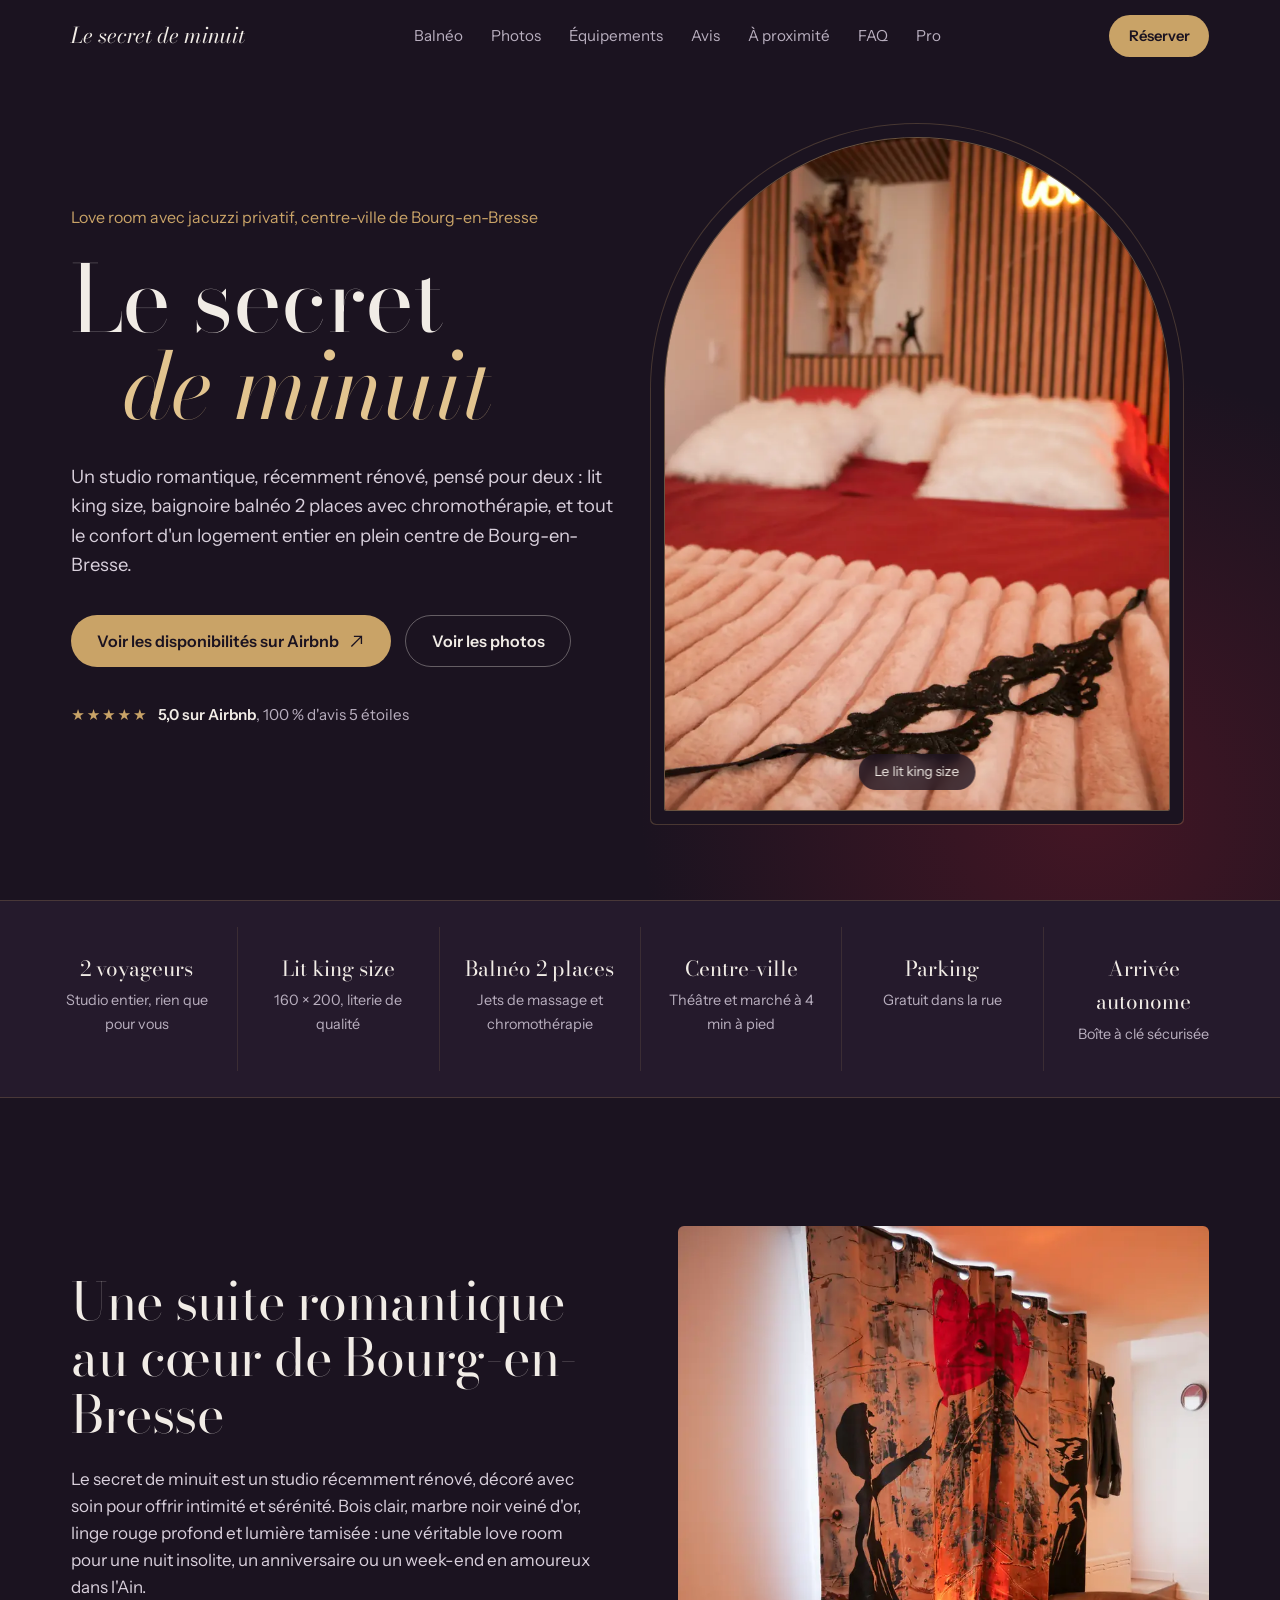
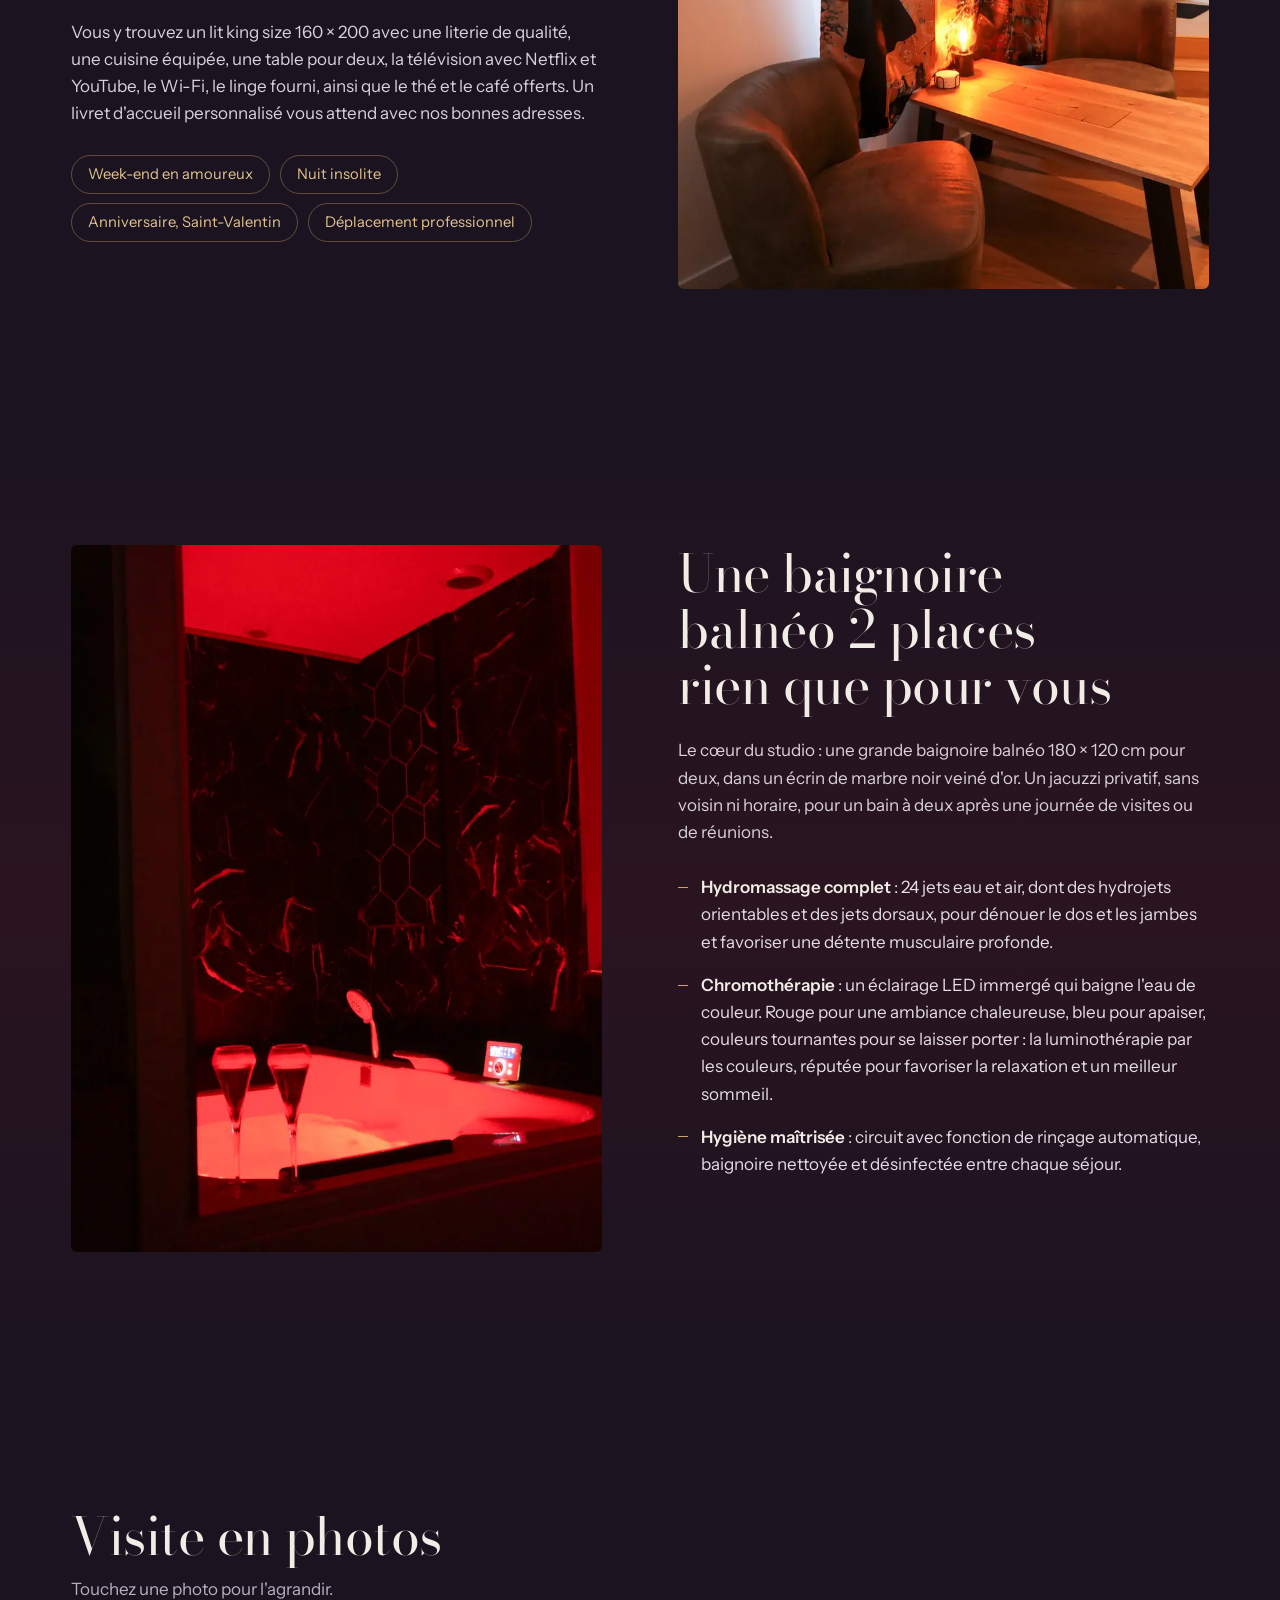
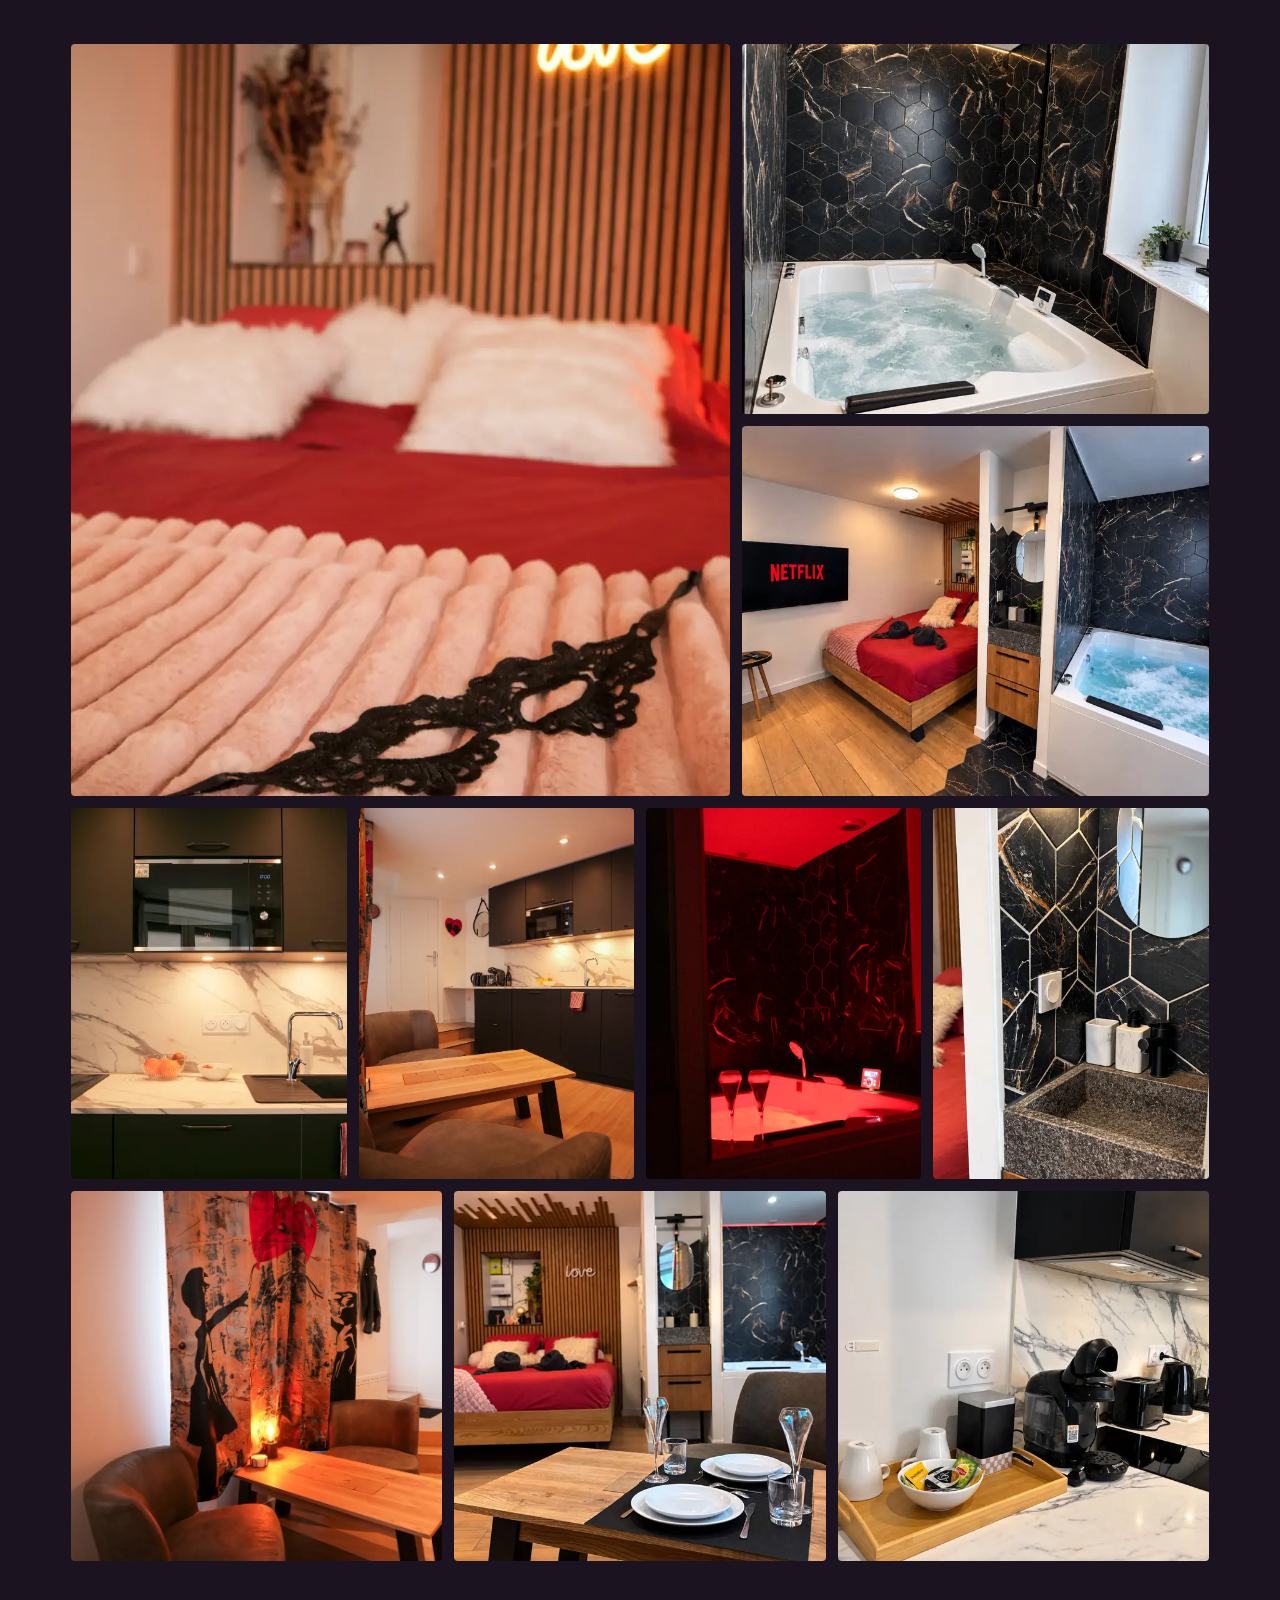
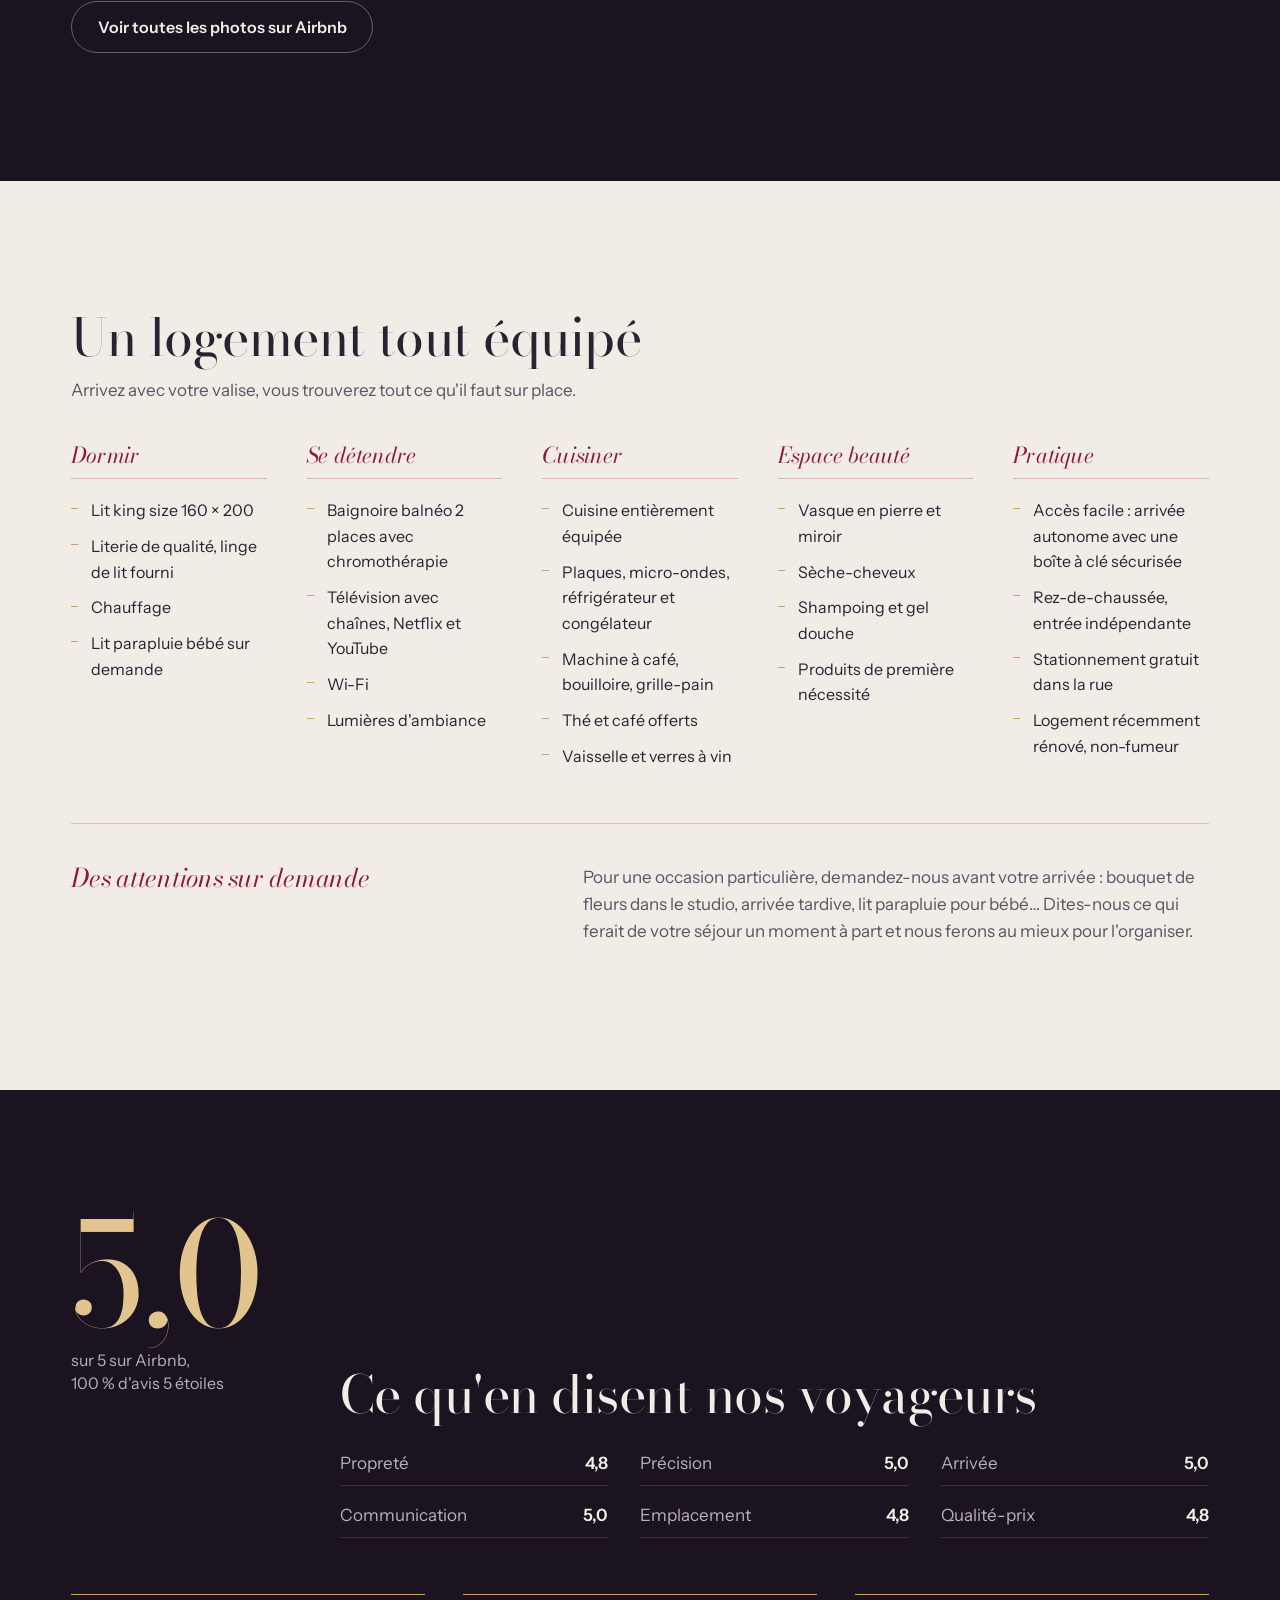
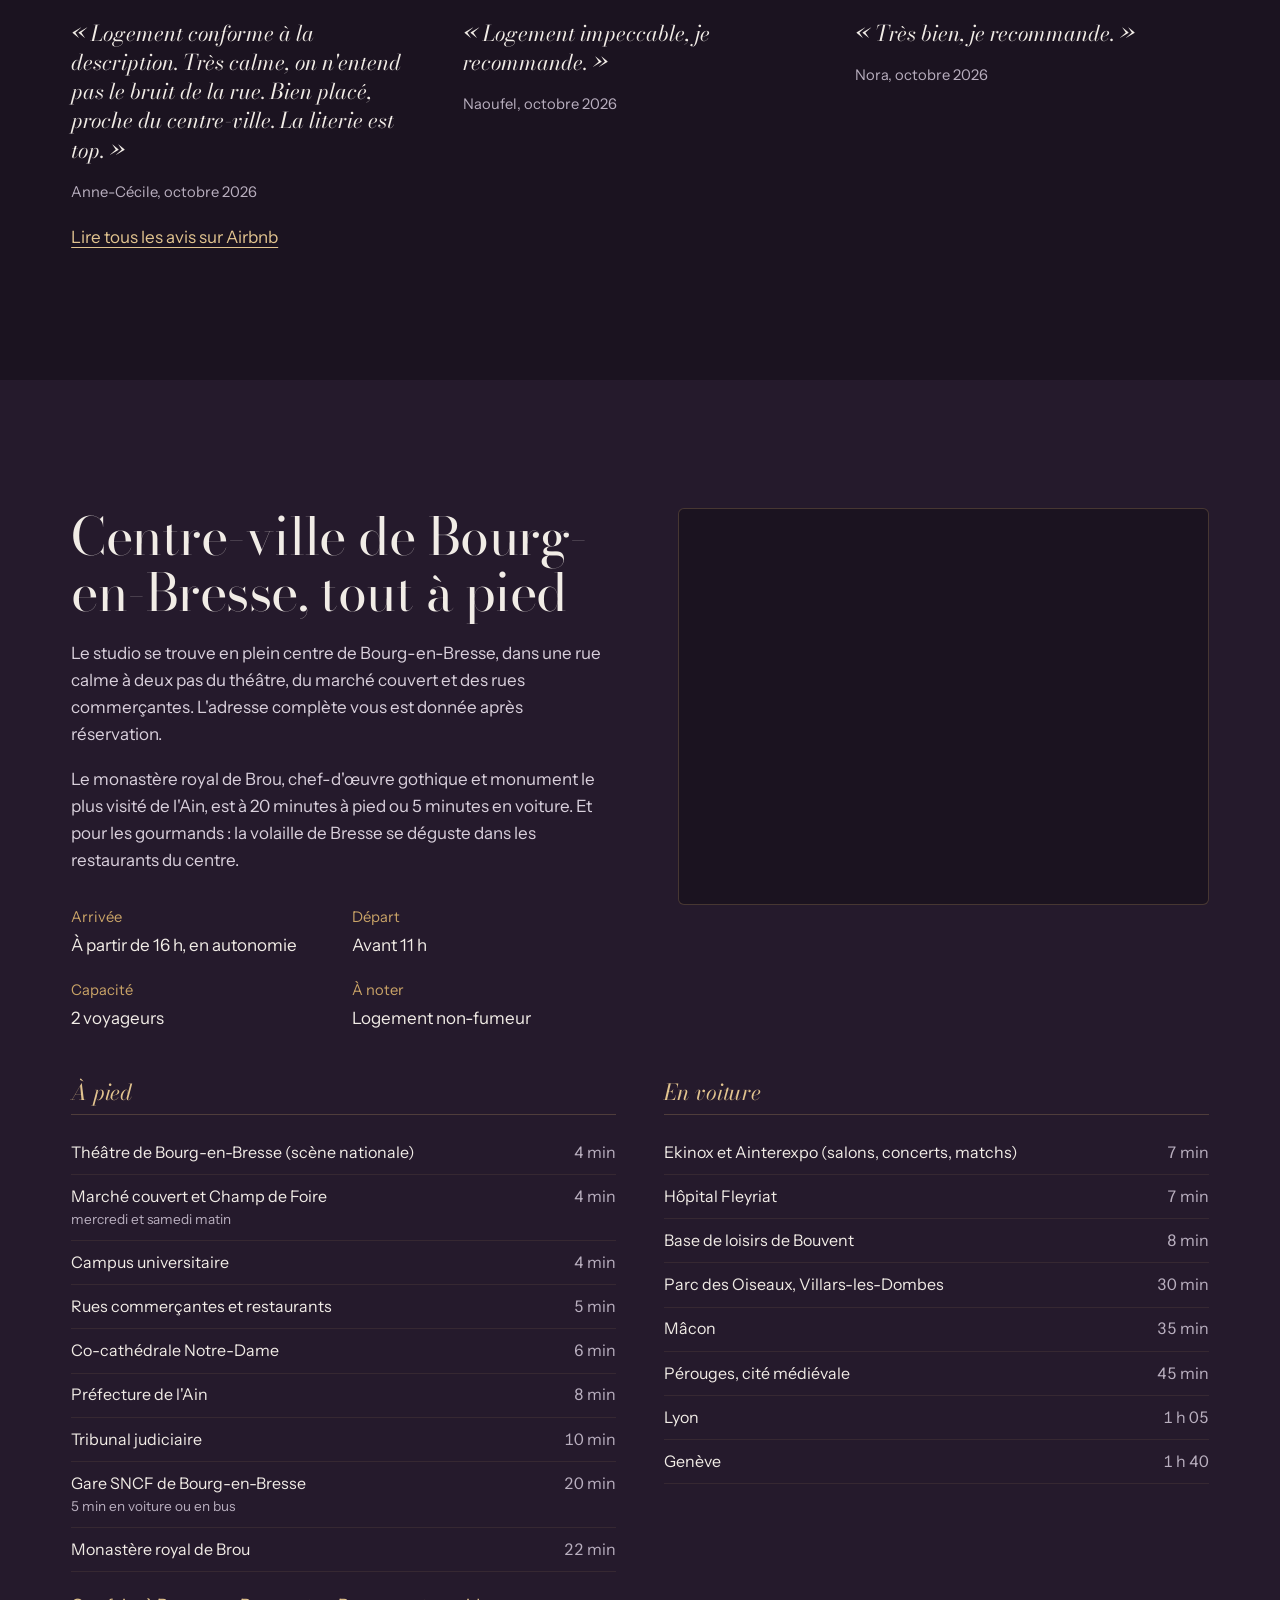
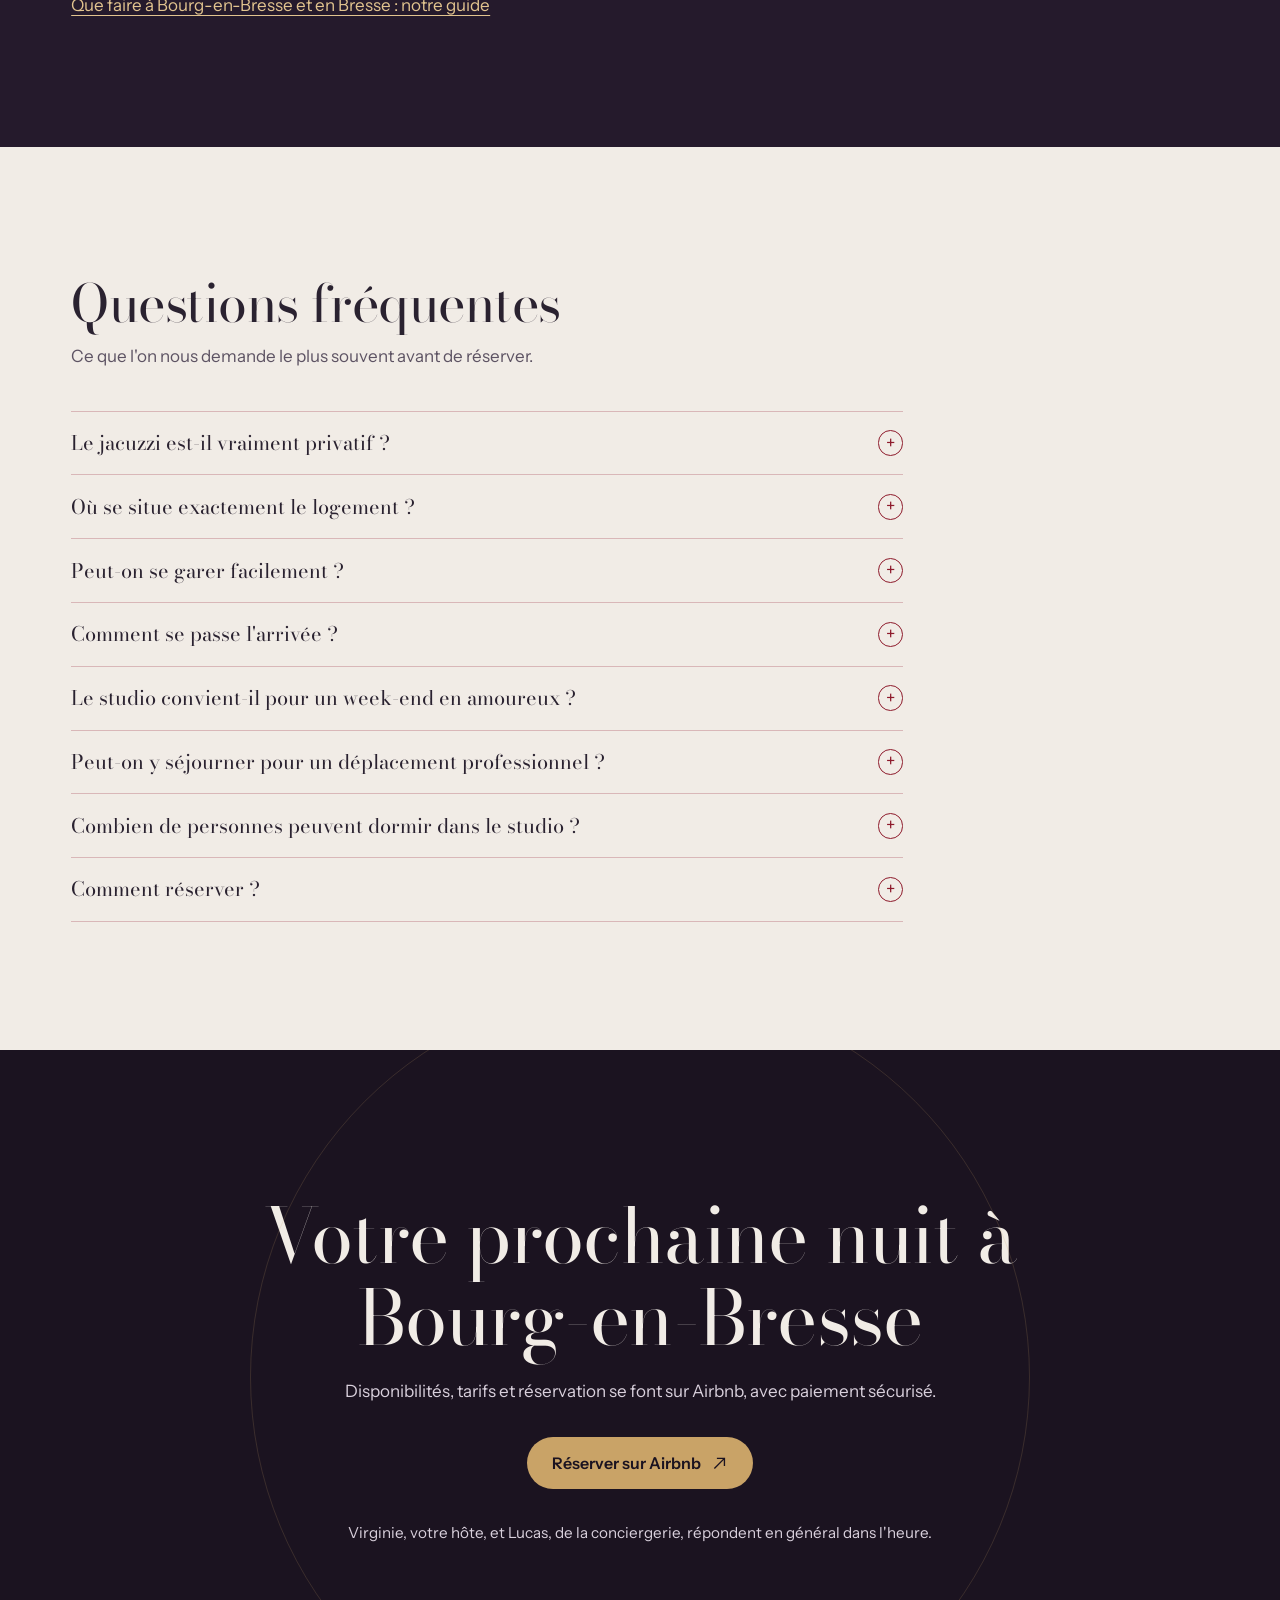
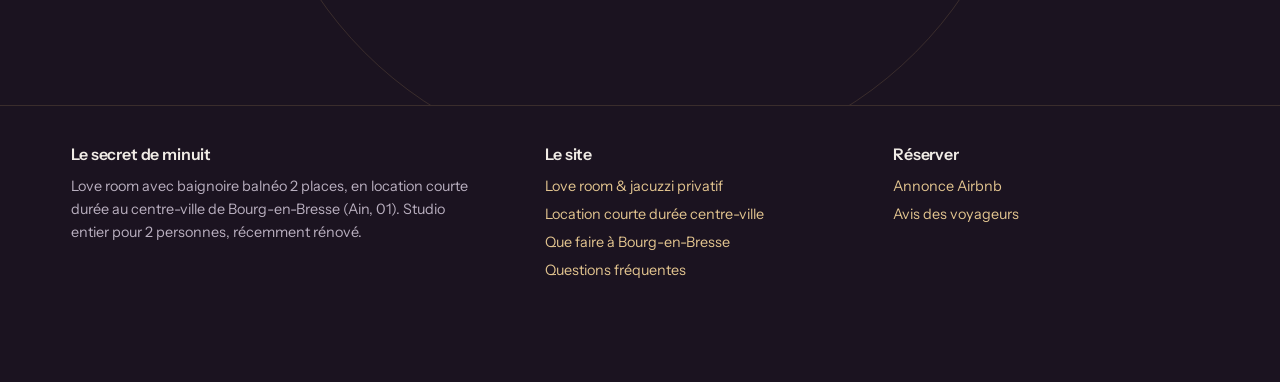
==== commit 38bfed75: "Add files via upload" ====
--- a/index.html
+++ b/index.html
@@ -326,7 +326,6 @@
             <li><span>Co-cathédrale Notre-Dame</span><span>6 min</span></li>
             <li><span>Préfecture de l'Ain</span><span>8 min</span></li>
             <li><span>Tribunal judiciaire</span><span>10 min</span></li>
-            <li><span>Apothicairerie de l'Hôtel-Dieu</span><span>16 min</span></li>
             <li><span>Gare SNCF de Bourg-en-Bresse<small>5 min en voiture ou en bus</small></span><span>20 min</span></li>
             <li><span>Monastère royal de Brou</span><span>22 min</span></li>
           </ul>
--- a/css/site.css
+++ b/css/site.css
@@ -0,0 +1,284 @@
+:root{
+  --nuit:#1B1320;
+  --nuit-2:#251A2C;
+  --velours:#8E1B2C;
+  --veine:#C9A367;
+  --veine-clair:#E2C48F;
+  --marbre:#F1ECE6;
+  --encre:#2A2230;
+  --gris:#B9AFBF;
+  --display:"Bodoni Moda","Didot",Georgia,serif;
+  --texte:"Instrument Sans",system-ui,-apple-system,"Segoe UI",sans-serif;
+  --mesure:62ch;
+  --pad:clamp(1.25rem,4vw,3.5rem);
+}
+*,*::before,*::after{box-sizing:border-box}
+html{scroll-behavior:smooth;-webkit-text-size-adjust:100%}
+body{margin:0;background:var(--nuit);color:var(--marbre);font-family:var(--texte);font-size:1.0625rem;line-height:1.6;-webkit-font-smoothing:antialiased}
+img{display:block;max-width:100%;height:auto}
+a{color:inherit}
+:focus-visible{outline:2px solid var(--veine-clair);outline-offset:3px;border-radius:2px}
+.wrap{width:min(1240px,100%);margin-inline:auto;padding-inline:var(--pad)}
+h1,h2,h3{font-family:var(--display);font-weight:400;line-height:1.08;margin:0;letter-spacing:-.01em}
+h2{font-size:clamp(2rem,4.2vw,3.25rem)}
+h3{font-size:1.375rem;font-style:italic}
+p{margin:0 0 1em;max-width:var(--mesure)}
+.nw{white-space:nowrap}
+.skip{position:absolute;left:-999px}
+.skip:focus{left:1rem;top:1rem;background:var(--veine);color:var(--nuit);padding:.5rem 1rem;z-index:99}
+
+/* Boutons */
+.btn{display:inline-flex;align-items:center;justify-content:center;gap:.6em;min-height:3.25rem;padding:.9rem 1.6rem;border-radius:999px;font:600 1rem/1 var(--texte);text-decoration:none;transition:background-color .2s,color .2s,border-color .2s}
+.btn-or{background:var(--veine);color:var(--nuit)}
+.btn-or:hover{background:var(--veine-clair)}
+.btn-ligne{border:1px solid rgba(241,236,230,.35);color:var(--marbre)}
+.btn-ligne:hover{border-color:var(--veine);color:var(--veine-clair)}
+.btn svg{width:1.05em;height:1.05em;flex:none}
+.actions{display:flex;flex-wrap:wrap;gap:.9rem;align-items:center}
+
+/* Navigation */
+.nav{position:fixed;inset:0 0 auto;z-index:20;transition:background-color .3s,box-shadow .3s}
+.nav.solide,.nav.toujours{background:rgba(27,19,32,.92);backdrop-filter:blur(10px);-webkit-backdrop-filter:blur(10px);box-shadow:0 1px 0 rgba(201,163,103,.18)}
+.nav .wrap{display:flex;align-items:center;justify-content:space-between;height:4.5rem;gap:1.5rem}
+.marque{font-family:var(--display);font-style:italic;font-size:1.35rem;text-decoration:none;white-space:nowrap}
+.nav ul{display:flex;gap:1.75rem;list-style:none;margin:0 0 0 auto;padding:0}
+.nav ul a{text-decoration:none;font-size:.95rem;color:var(--gris)}
+.nav ul a:hover,.nav ul a[aria-current]{color:var(--marbre)}
+.nav .btn{min-height:2.6rem;padding:.6rem 1.2rem;font-size:.92rem}
+
+/* Hero accueil */
+.hero{min-height:100svh;display:grid;align-items:center;padding:7rem 0 4rem;position:relative;overflow:hidden}
+.hero::before{content:"";position:absolute;inset:auto -20% -40% auto;width:70vw;height:70vw;background:radial-gradient(closest-side,rgba(142,27,44,.35),transparent);pointer-events:none}
+.hero .wrap{display:grid;grid-template-columns:1.05fr .95fr;gap:clamp(2rem,6vw,6rem);align-items:center;position:relative}
+.lieu{color:var(--veine);font-size:1rem;margin-bottom:1.5rem}
+.hero h1{font-size:clamp(3rem,7.2vw,6.6rem);line-height:.95;margin-bottom:2rem}
+.hero h1 span{display:block;white-space:nowrap}
+.hero h1 span:last-child{font-style:italic;padding-left:.55em;color:var(--veine-clair)}
+.hero p.intro{font-size:1.15rem;color:#D9D0DC;max-width:34rem;margin-bottom:2.25rem}
+.note{display:flex;align-items:center;gap:.6rem;margin-top:2.25rem;color:var(--gris);font-size:.95rem}
+.note strong{color:var(--marbre);font-weight:600}
+.etoiles{color:var(--veine);letter-spacing:.12em}
+.arche{position:relative;aspect-ratio:3/4;border-radius:999px 999px 6px 6px;overflow:hidden;box-shadow:0 0 0 1px rgba(201,163,103,.45),0 0 0 14px var(--nuit),0 0 0 15px rgba(201,163,103,.25);max-height:78svh;justify-self:end;width:100%;max-width:520px}
+.arche img{width:100%;height:100%;object-fit:cover;object-position:50% 40%}
+.arche figcaption{position:absolute;left:50%;bottom:1.25rem;transform:translateX(-50%);background:rgba(27,19,32,.78);backdrop-filter:blur(6px);-webkit-backdrop-filter:blur(6px);padding:.45rem 1rem;border-radius:999px;font-size:.85rem;white-space:nowrap}
+@media (prefers-reduced-motion:no-preference){
+  .arche img{animation:devoile 1.6s cubic-bezier(.7,0,.2,1) .15s both}
+  .hero-texte>*{animation:monte .9s ease-out both}
+  .hero-texte>*:nth-child(2){animation-delay:.25s}
+  .hero-texte>*:nth-child(3){animation-delay:.45s}
+  .hero-texte>*:nth-child(4){animation-delay:.6s}
+  .hero-texte>*:nth-child(5){animation-delay:.75s}
+}
+@keyframes devoile{from{clip-path:inset(100% 0 0 0);transform:scale(1.12)}to{clip-path:inset(0 0 0 0);transform:scale(1)}}
+@keyframes monte{from{opacity:0;transform:translateY(14px)}to{opacity:1;transform:none}}
+
+/* En-tête des pages intérieures */
+.tete-page{padding:8.5rem 0 3.5rem;position:relative;overflow:hidden}
+.tete-page::before{content:"";position:absolute;inset:auto -20% -60% auto;width:60vw;height:60vw;background:radial-gradient(closest-side,rgba(142,27,44,.28),transparent);pointer-events:none}
+.tete-page .wrap{position:relative}
+.tete-page h1{font-size:clamp(2.6rem,6vw,4.75rem);max-width:16ch;margin-bottom:1.25rem}
+.tete-page h1 em{font-style:italic;color:var(--veine-clair)}
+.tete-page p.intro{font-size:1.15rem;color:#D9D0DC;max-width:38rem}
+.fil{list-style:none;margin:0 0 1.5rem;padding:0;display:flex;flex-wrap:wrap;gap:.5rem;font-size:.9rem;color:var(--gris)}
+.fil li+li::before{content:"/";margin-right:.5rem;color:rgba(201,163,103,.6)}
+.fil a{color:var(--veine-clair);text-decoration:none}
+.fil a:hover{text-decoration:underline}
+
+/* Points clés */
+.cles{border-block:1px solid rgba(201,163,103,.22);background:var(--nuit-2)}
+.cles dl{display:grid;grid-template-columns:repeat(6,1fr);margin:0;padding:0}
+.cles div{padding:1.6rem 1rem;text-align:center;border-left:1px solid rgba(201,163,103,.14)}
+.cles div:first-child{border-left:0}
+.cles dt{font-family:var(--display);font-size:1.3rem;color:var(--marbre)}
+.cles dd{margin:.25rem 0 0;color:var(--gris);font-size:.9rem}
+
+/* Sections */
+section{scroll-margin-top:4.5rem}
+.bloc{padding:clamp(4.5rem,10vw,8rem) 0}
+.bloc-serre{padding:clamp(3rem,7vw,5.5rem) 0}
+.deux{display:grid;grid-template-columns:1fr 1fr;gap:clamp(2rem,6vw,6rem);align-items:center}
+.deux h2{margin-bottom:1.5rem}
+.deux p{color:#D9D0DC}
+.deux figure{margin:0;border-radius:6px;overflow:hidden}
+.deux figure img{aspect-ratio:4/5;object-fit:cover;width:100%}
+.deux figure.paysage img{aspect-ratio:4/3}
+.ideal{display:flex;flex-wrap:wrap;gap:.6rem;list-style:none;padding:0;margin:1.75rem 0 0}
+.ideal li{border:1px solid rgba(201,163,103,.4);color:var(--veine-clair);border-radius:999px;padding:.4rem 1rem;font-size:.92rem}
+.lien{display:inline-block;margin-top:1.25rem;color:var(--veine-clair);text-underline-offset:4px}
+.chapo{color:var(--gris);margin-bottom:2.5rem}
+
+/* Galerie */
+.galerie h2{margin-bottom:.75rem}
+.mosaique{display:grid;grid-template-columns:repeat(12,1fr);grid-auto-rows:clamp(110px,14vw,190px);gap:.75rem}
+.mosaique button{all:unset;display:block;cursor:zoom-in;position:relative;overflow:hidden;border-radius:4px;background:var(--nuit-2)}
+.mosaique button:focus-visible{outline:2px solid var(--veine-clair);outline-offset:3px}
+.mosaique img{width:100%;height:100%;object-fit:cover;transition:transform .6s ease}
+.mosaique button:hover img{transform:scale(1.035)}
+.mosaique .m1{grid-column:1/8;grid-row:1/span 4}
+.mosaique .m2{grid-column:8/13;grid-row:1/span 2}
+.mosaique .m3{grid-column:8/13;grid-row:3/span 2}
+.mosaique .m4{grid-column:1/4;grid-row:5/span 2}
+.mosaique .m5{grid-column:4/7;grid-row:5/span 2}
+.mosaique .m6{grid-column:7/10;grid-row:5/span 2}
+.mosaique .m7{grid-column:10/13;grid-row:5/span 2}
+.mosaique .m8{grid-column:1/5;grid-row:7/span 2}
+.mosaique .m9{grid-column:5/9;grid-row:7/span 2}
+.mosaique .m10{grid-column:9/13;grid-row:7/span 2}
+.galerie .actions{margin-top:2.5rem}
+
+/* Balnéo */
+.balneo{background:linear-gradient(180deg,var(--nuit) 0%,#2A1420 50%,var(--nuit) 100%)}
+.balneo .deux{align-items:stretch}
+.balneo figure img{aspect-ratio:3/4;height:100%}
+.balneo h2{max-width:14ch}
+.atouts{list-style:none;margin:1.75rem 0 0;padding:0;display:grid;gap:1rem}
+.atouts li{padding-left:1.4rem;position:relative;color:#E4DCE6}
+.atouts li::before{content:"";position:absolute;left:0;top:.75em;width:.6rem;height:1px;background:var(--veine)}
+.atouts strong{color:var(--marbre);font-weight:600}
+
+/* Équipements, section claire */
+.equip{background:var(--marbre);color:var(--encre)}
+.equip h2{margin-bottom:.75rem}
+.equip .chapo{color:#5D5363}
+.equip .grille{display:grid;grid-template-columns:repeat(auto-fit,minmax(180px,1fr));gap:2.5rem}
+.equip h3{color:var(--velours);margin-bottom:.9rem;padding-bottom:.6rem;border-bottom:1px solid rgba(142,27,44,.25)}
+.equip ul{list-style:none;margin:0;padding:0}
+.equip li{padding:.32rem 0 .32rem 1.25rem;position:relative;font-size:1rem}
+.equip li::before{content:"";position:absolute;left:0;top:.95em;width:.45rem;height:1px;background:var(--veine)}
+.equip p{color:#5D5363}
+.equip .services{margin-top:3rem;padding-top:2.5rem;border-top:1px solid rgba(142,27,44,.2);display:grid;grid-template-columns:1fr 1.4fr;gap:2rem 4rem;align-items:start}
+.equip .services h3{border:0;padding:0;margin:0;font-size:1.6rem}
+
+/* Avis */
+.avis .tete{display:grid;grid-template-columns:auto 1fr;gap:clamp(2rem,6vw,5rem);align-items:end;margin-bottom:3.5rem}
+.score{font-family:var(--display);font-size:clamp(5rem,12vw,9rem);line-height:.8;color:var(--veine-clair)}
+.score small{display:block;font-family:var(--texte);font-size:1rem;color:var(--gris);margin-top:1rem;line-height:1.4}
+.criteres{display:grid;grid-template-columns:repeat(3,1fr);gap:1rem 2rem;margin:0}
+.criteres div{display:flex;justify-content:space-between;border-bottom:1px solid rgba(201,163,103,.2);padding-bottom:.5rem}
+.criteres dt{color:var(--gris)}
+.criteres dd{margin:0;font-weight:600}
+.citations{display:grid;grid-template-columns:repeat(3,1fr);gap:clamp(1.5rem,3vw,3rem)}
+blockquote{margin:0;padding-top:1.5rem;border-top:1px solid var(--veine)}
+blockquote p{font-family:var(--display);font-style:italic;font-size:1.35rem;line-height:1.35;margin-bottom:1rem}
+blockquote footer{color:var(--gris);font-size:.92rem}
+
+/* À proximité */
+.proximite{background:var(--nuit-2)}
+.proximite .intro-prox{display:grid;grid-template-columns:1fr 1fr;gap:clamp(2rem,6vw,5rem);align-items:start;margin-bottom:3rem}
+.proximite h2{margin-bottom:1.25rem}
+.proximite p{color:#D9D0DC}
+.pratique{display:grid;grid-template-columns:1fr 1fr;gap:1.25rem 2rem;margin:2rem 0 0}
+.pratique dt{color:var(--veine);font-size:.92rem}
+.pratique dd{margin:.15rem 0 0}
+.carte{border-radius:6px;overflow:hidden;aspect-ratio:4/3;border:1px solid rgba(201,163,103,.25);background:var(--nuit)}
+.carte iframe{width:100%;height:100%;border:0;filter:grayscale(.35) contrast(1.05)}
+.temps{display:grid;grid-template-columns:repeat(auto-fit,minmax(280px,1fr));gap:2.5rem 3rem}
+.temps h3{color:var(--veine-clair);margin-bottom:1rem;padding-bottom:.6rem;border-bottom:1px solid rgba(201,163,103,.25)}
+.temps ul{list-style:none;margin:0;padding:0}
+.temps li{display:flex;justify-content:space-between;gap:1rem;padding:.55rem 0;border-bottom:1px solid rgba(201,163,103,.1);font-size:1rem}
+.temps li span:last-child{color:var(--gris);white-space:nowrap;font-variant-numeric:tabular-nums}
+.temps li small{display:block;color:var(--gris);font-size:.85rem}
+
+/* Guide (page à proximité) */
+.guide article{display:grid;grid-template-columns:1fr 1fr;gap:clamp(2rem,6vw,5rem);align-items:center;padding:clamp(2.5rem,6vw,4.5rem) 0;border-top:1px solid rgba(201,163,103,.18)}
+.guide article:first-of-type{border-top:0;padding-top:0}
+.guide article:nth-of-type(even) .texte{order:2}
+.guide h2{font-size:clamp(1.8rem,3.4vw,2.6rem);margin-bottom:1rem}
+.guide p{color:#D9D0DC}
+.guide .temps-ligne{color:var(--veine);font-size:.95rem;margin-bottom:.75rem}
+.guide .cadre{border:1px solid rgba(201,163,103,.3);border-radius:6px;aspect-ratio:4/3;display:grid;place-items:center;text-align:center;padding:2rem;color:var(--gris);background:linear-gradient(135deg,rgba(142,27,44,.18),transparent)}
+.guide .cadre strong{font-family:var(--display);font-style:italic;font-weight:400;font-size:1.6rem;color:var(--veine-clair);display:block;margin-bottom:.5rem}
+.guide .cadre img{width:100%;height:100%;object-fit:cover;border-radius:6px}
+
+/* FAQ */
+.faq{background:var(--marbre);color:var(--encre)}
+.faq h2{margin-bottom:.75rem}
+.faq .chapo{color:#5D5363}
+.faq .liste{max-width:52rem}
+.faq details{border-top:1px solid rgba(142,27,44,.25)}
+.faq details:last-child{border-bottom:1px solid rgba(142,27,44,.25)}
+.faq summary{cursor:pointer;list-style:none;display:flex;justify-content:space-between;gap:1.5rem;align-items:center;padding:1.15rem 0;font-family:var(--display);font-size:1.25rem;line-height:1.3}
+.faq summary::-webkit-details-marker{display:none}
+.faq summary::after{content:"+";flex:none;width:1.6rem;height:1.6rem;border:1px solid var(--velours);border-radius:50%;display:grid;place-items:center;color:var(--velours);font-family:var(--texte);font-size:1.1rem;transition:transform .25s}
+.faq details[open] summary::after{transform:rotate(45deg)}
+.faq details p{color:#3E3444;padding-bottom:1.25rem;max-width:60ch}
+.faq details a{color:var(--velours)}
+
+/* Appel final */
+.final{text-align:center;padding:clamp(5rem,12vw,9rem) 0;position:relative;overflow:hidden}
+.final::before{content:"";position:absolute;left:50%;top:50%;width:min(780px,120vw);aspect-ratio:1;transform:translate(-50%,-50%);border:1px solid rgba(201,163,103,.18);border-radius:50%;pointer-events:none}
+.final h2{font-size:clamp(2.6rem,6vw,4.75rem);margin-bottom:1.25rem}
+.final p{margin-inline:auto;color:#D9D0DC}
+.final .actions{justify-content:center;margin-top:2rem}
+.hotes{margin-top:2rem;color:var(--gris);font-size:.95rem}
+
+footer.pied{border-top:1px solid rgba(201,163,103,.18);padding:2.5rem 0 6rem;color:var(--gris);font-size:.9rem}
+footer.pied .wrap{display:grid;grid-template-columns:1.4fr 1fr 1fr;gap:2rem}
+footer.pied h3{font-size:1rem;font-style:normal;color:var(--marbre);margin-bottom:.75rem;font-family:var(--texte);font-weight:600}
+footer.pied ul{list-style:none;margin:0;padding:0}
+footer.pied li{margin:.3rem 0}
+footer.pied a{color:var(--veine-clair);text-decoration:none}
+footer.pied a:hover{text-decoration:underline}
+footer.pied p{max-width:40ch}
+
+/* Barre mobile */
+.barre{display:none}
+
+/* Visionneuse */
+dialog.vue{border:0;padding:0;background:transparent;max-width:100vw;max-height:100vh;width:100vw;height:100vh;color:var(--marbre)}
+dialog.vue::backdrop{background:rgba(15,10,18,.94)}
+.vue figure{margin:0;height:100%;display:grid;place-items:center;padding:4rem 4.5rem}
+.vue img{max-height:calc(100vh - 8rem);width:auto;max-width:100%;border-radius:4px}
+.vue figcaption{position:absolute;bottom:1.25rem;left:0;right:0;text-align:center;color:var(--gris);font-size:.95rem}
+.vue button{position:absolute;background:rgba(241,236,230,.08);border:1px solid rgba(241,236,230,.2);color:var(--marbre);width:3rem;height:3rem;border-radius:50%;cursor:pointer;display:grid;place-items:center}
+.vue button:hover{border-color:var(--veine)}
+.vue .fermer{top:1rem;right:1rem}
+.vue .prec{left:1rem;top:50%;transform:translateY(-50%)}
+.vue .suiv{right:1rem;top:50%;transform:translateY(-50%)}
+.vue svg{width:1.2rem;height:1.2rem}
+
+/* Responsive */
+@media (max-width:1024px){
+  .cles dl{grid-template-columns:repeat(3,1fr)}
+  .cles div:nth-child(4){border-left:0}
+  .cles div:nth-child(n+4){border-top:1px solid rgba(201,163,103,.14)}
+  .criteres{grid-template-columns:repeat(2,1fr)}
+  .nav ul{gap:1.2rem}
+}
+@media (max-width:900px){
+  .nav ul{display:none}
+  .hero{padding-top:6rem}
+  .hero .wrap,.deux,.proximite .intro-prox,.equip .services,.guide article{grid-template-columns:1fr}
+  .guide article:nth-of-type(even) .texte{order:0}
+  .arche{justify-self:center;max-width:420px;max-height:none;order:-1;aspect-ratio:4/5}
+  .hero h1 span:last-child{padding-left:0}
+  .deux figure img{aspect-ratio:4/3}
+  .balneo figure img{aspect-ratio:4/5;height:auto}
+  .mosaique{grid-template-columns:repeat(2,1fr);grid-auto-rows:42vw}
+  .mosaique button{grid-column:auto !important;grid-row:auto !important}
+  .mosaique .m1{grid-column:1/-1 !important}
+  .avis .tete{grid-template-columns:1fr}
+  .citations{grid-template-columns:1fr}
+  footer.pied .wrap{grid-template-columns:1fr}
+  .barre{display:flex;position:fixed;left:0;right:0;bottom:0;z-index:30;padding:.75rem var(--pad) calc(.75rem + env(safe-area-inset-bottom));background:rgba(27,19,32,.95);backdrop-filter:blur(10px);-webkit-backdrop-filter:blur(10px);border-top:1px solid rgba(201,163,103,.25);align-items:center;justify-content:space-between;gap:1rem;transform:translateY(110%);transition:transform .35s ease}
+  .barre.visible{transform:none}
+  .barre span{font-size:.9rem;color:var(--gris);line-height:1.3}
+  .barre span strong{display:block;color:var(--marbre);font-family:var(--display);font-style:italic;font-weight:400;font-size:1.05rem}
+  .barre .btn{min-height:2.8rem;padding:.7rem 1.2rem;font-size:.95rem}
+  .vue figure{padding:4rem .5rem}
+  .vue .prec,.vue .suiv{top:auto;bottom:1rem;transform:none}
+  .vue figcaption{bottom:1.9rem}
+}
+@media (max-width:560px){
+  .cles dl{grid-template-columns:repeat(2,1fr)}
+  .cles div{border-left:0 !important;border-top:1px solid rgba(201,163,103,.14)}
+  .cles div:nth-child(-n+2){border-top:0}
+  .cles div:nth-child(even){border-left:1px solid rgba(201,163,103,.14) !important}
+  .criteres,.pratique{grid-template-columns:1fr}
+  .marque{font-size:1.15rem}
+  .faq summary{font-size:1.1rem}
+}
+@media (prefers-reduced-motion:reduce){
+  html{scroll-behavior:auto}
+  *{transition:none !important}
+}
